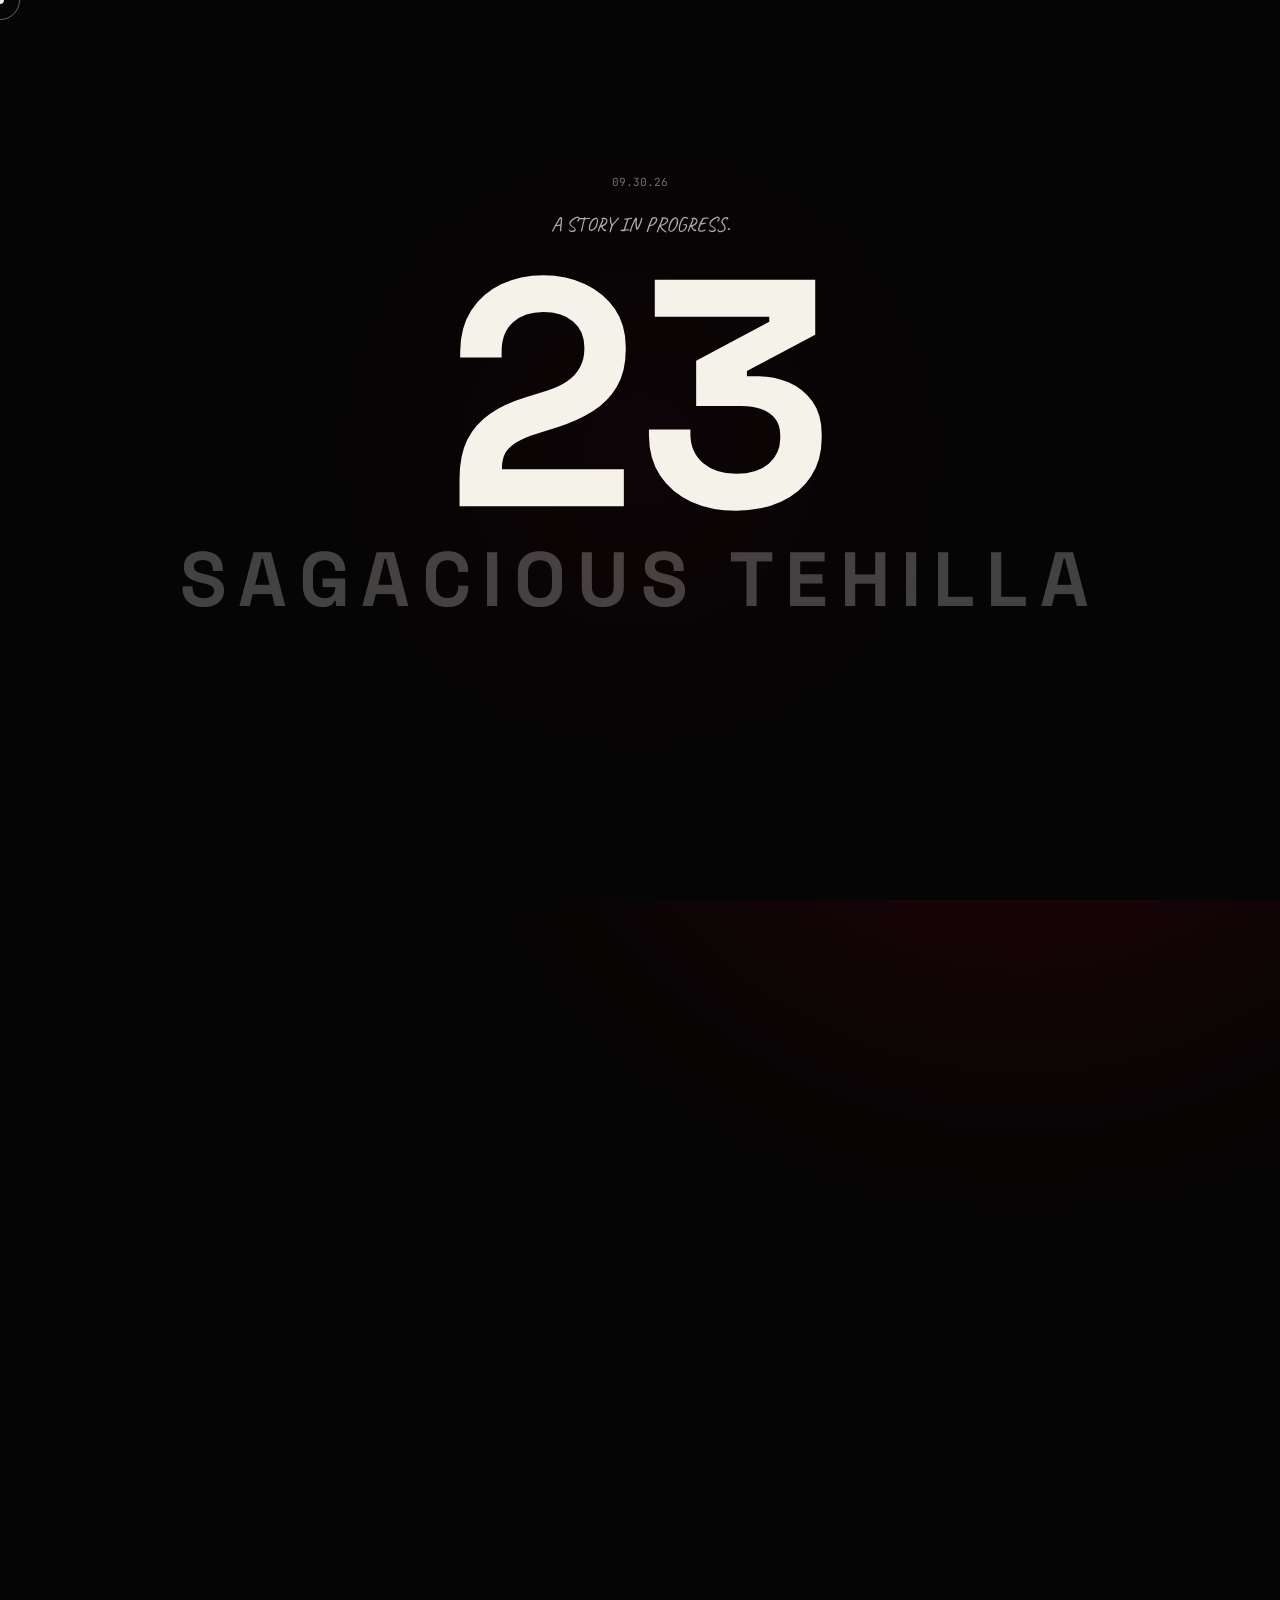
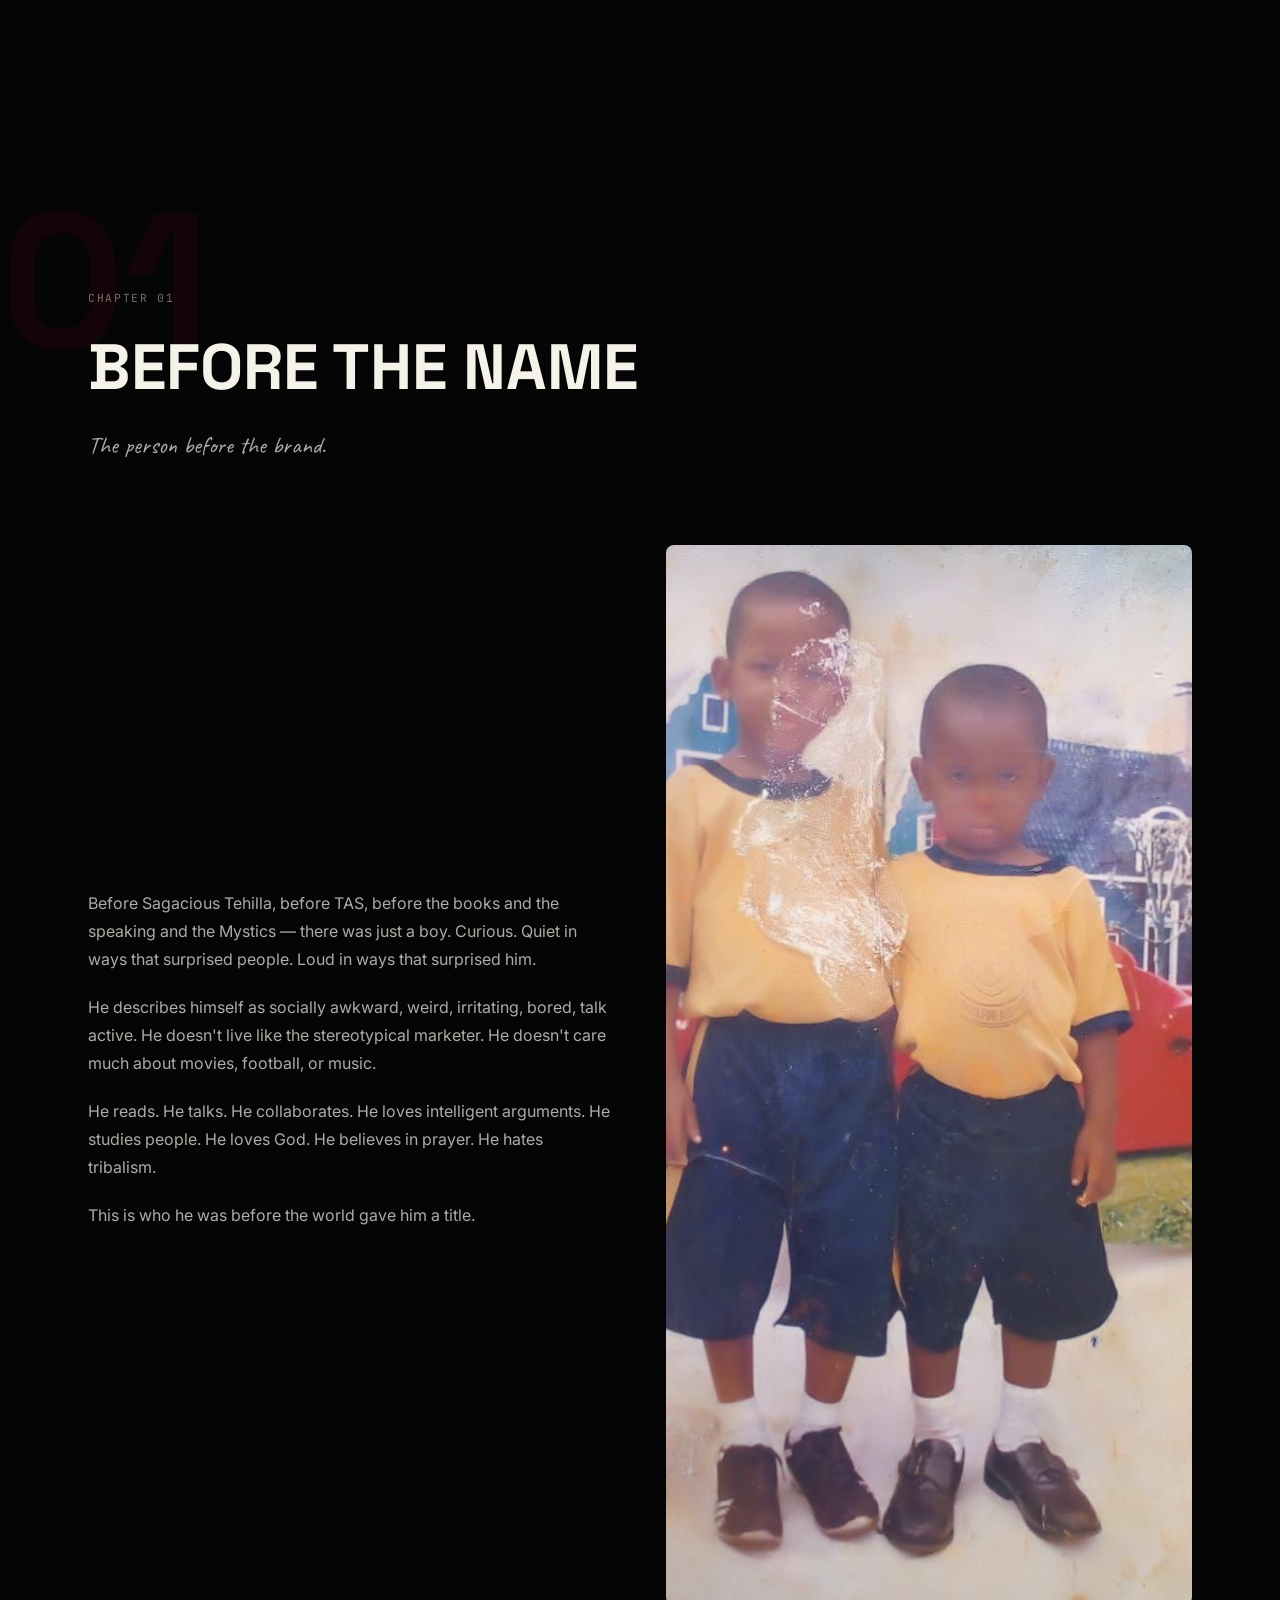
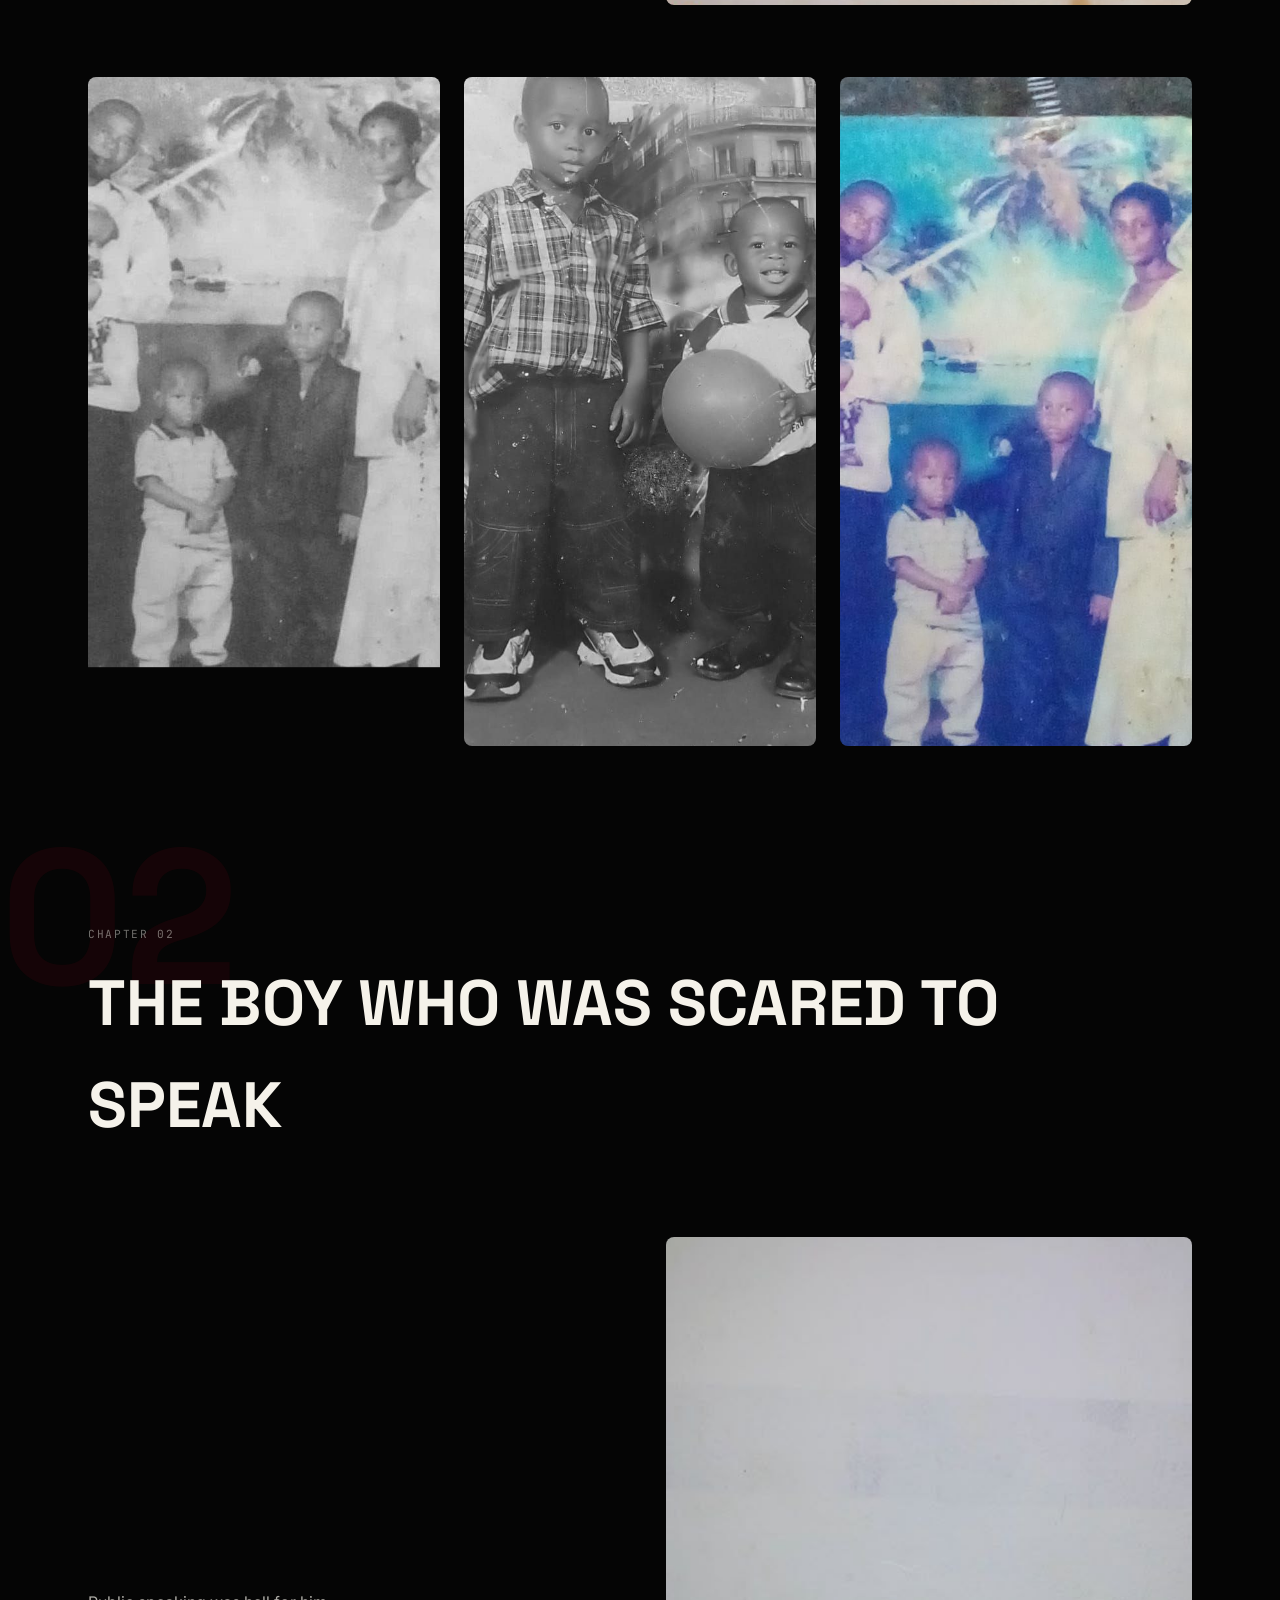
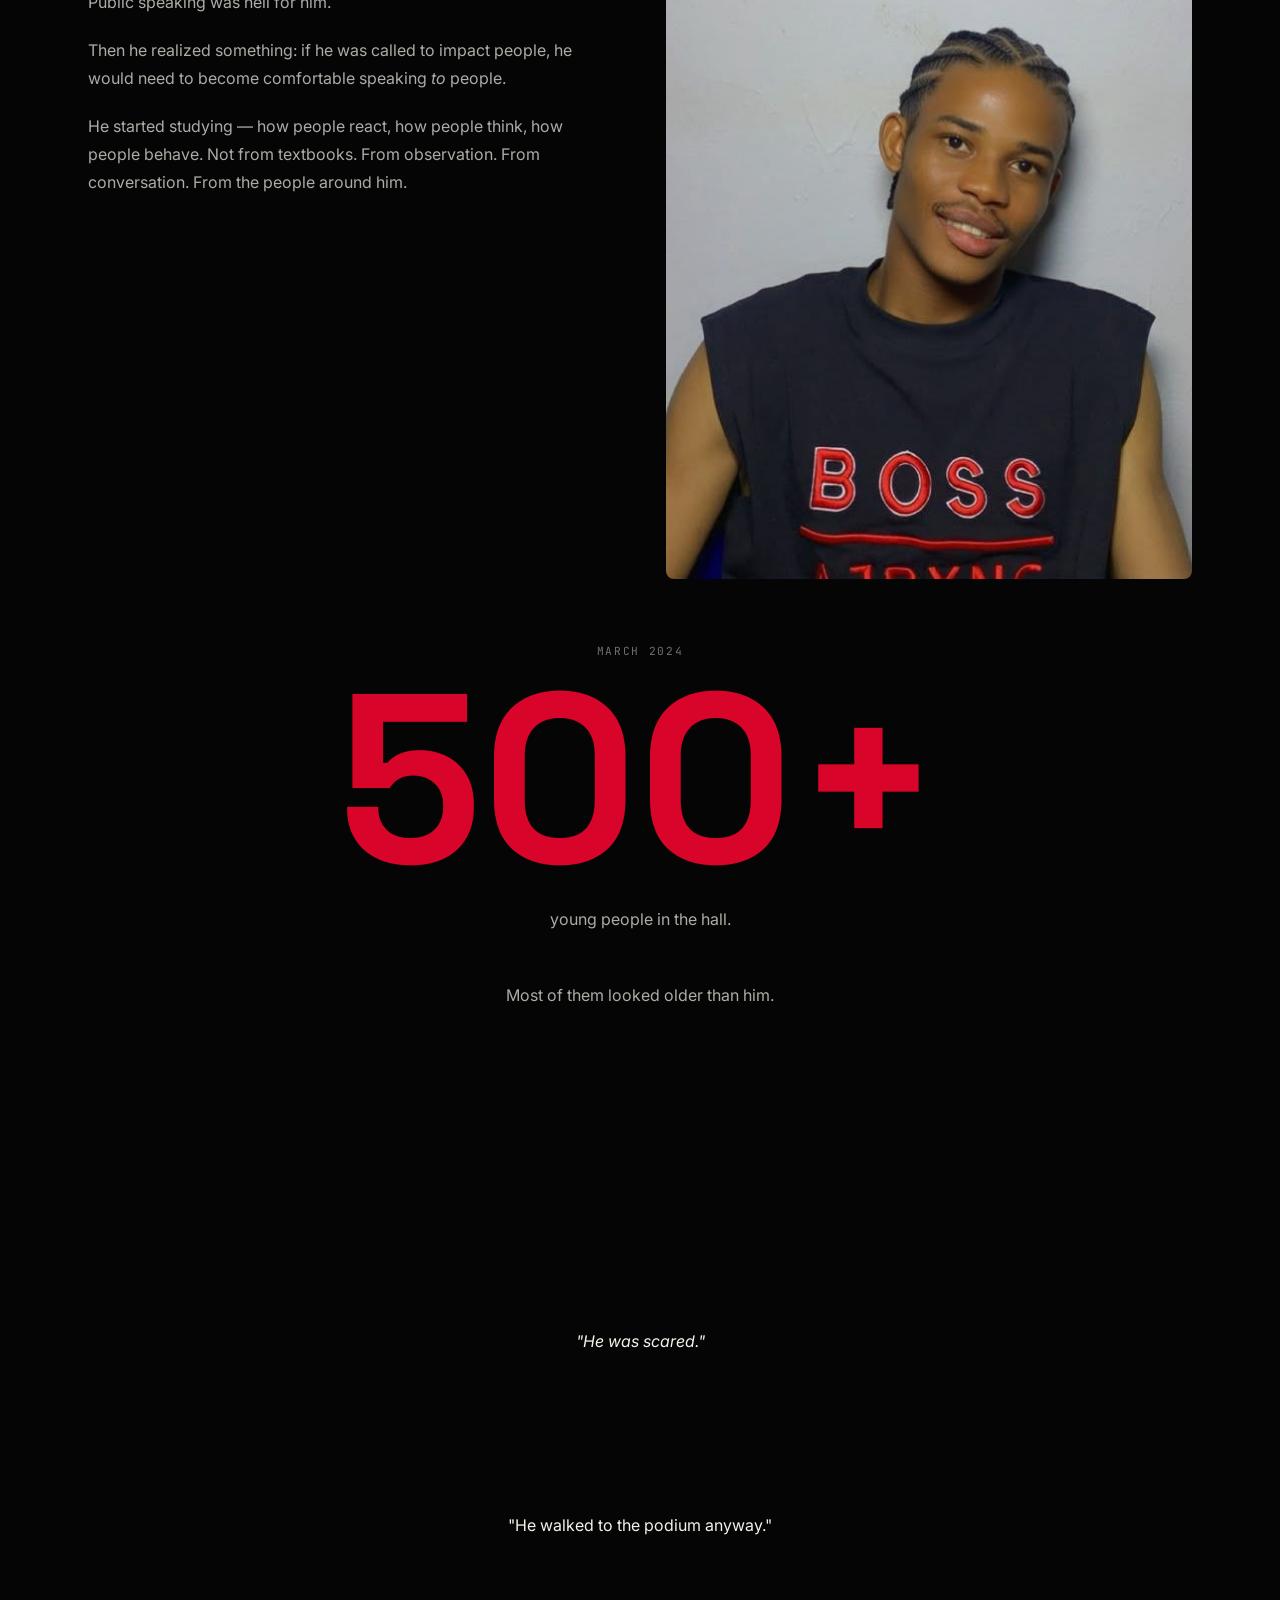
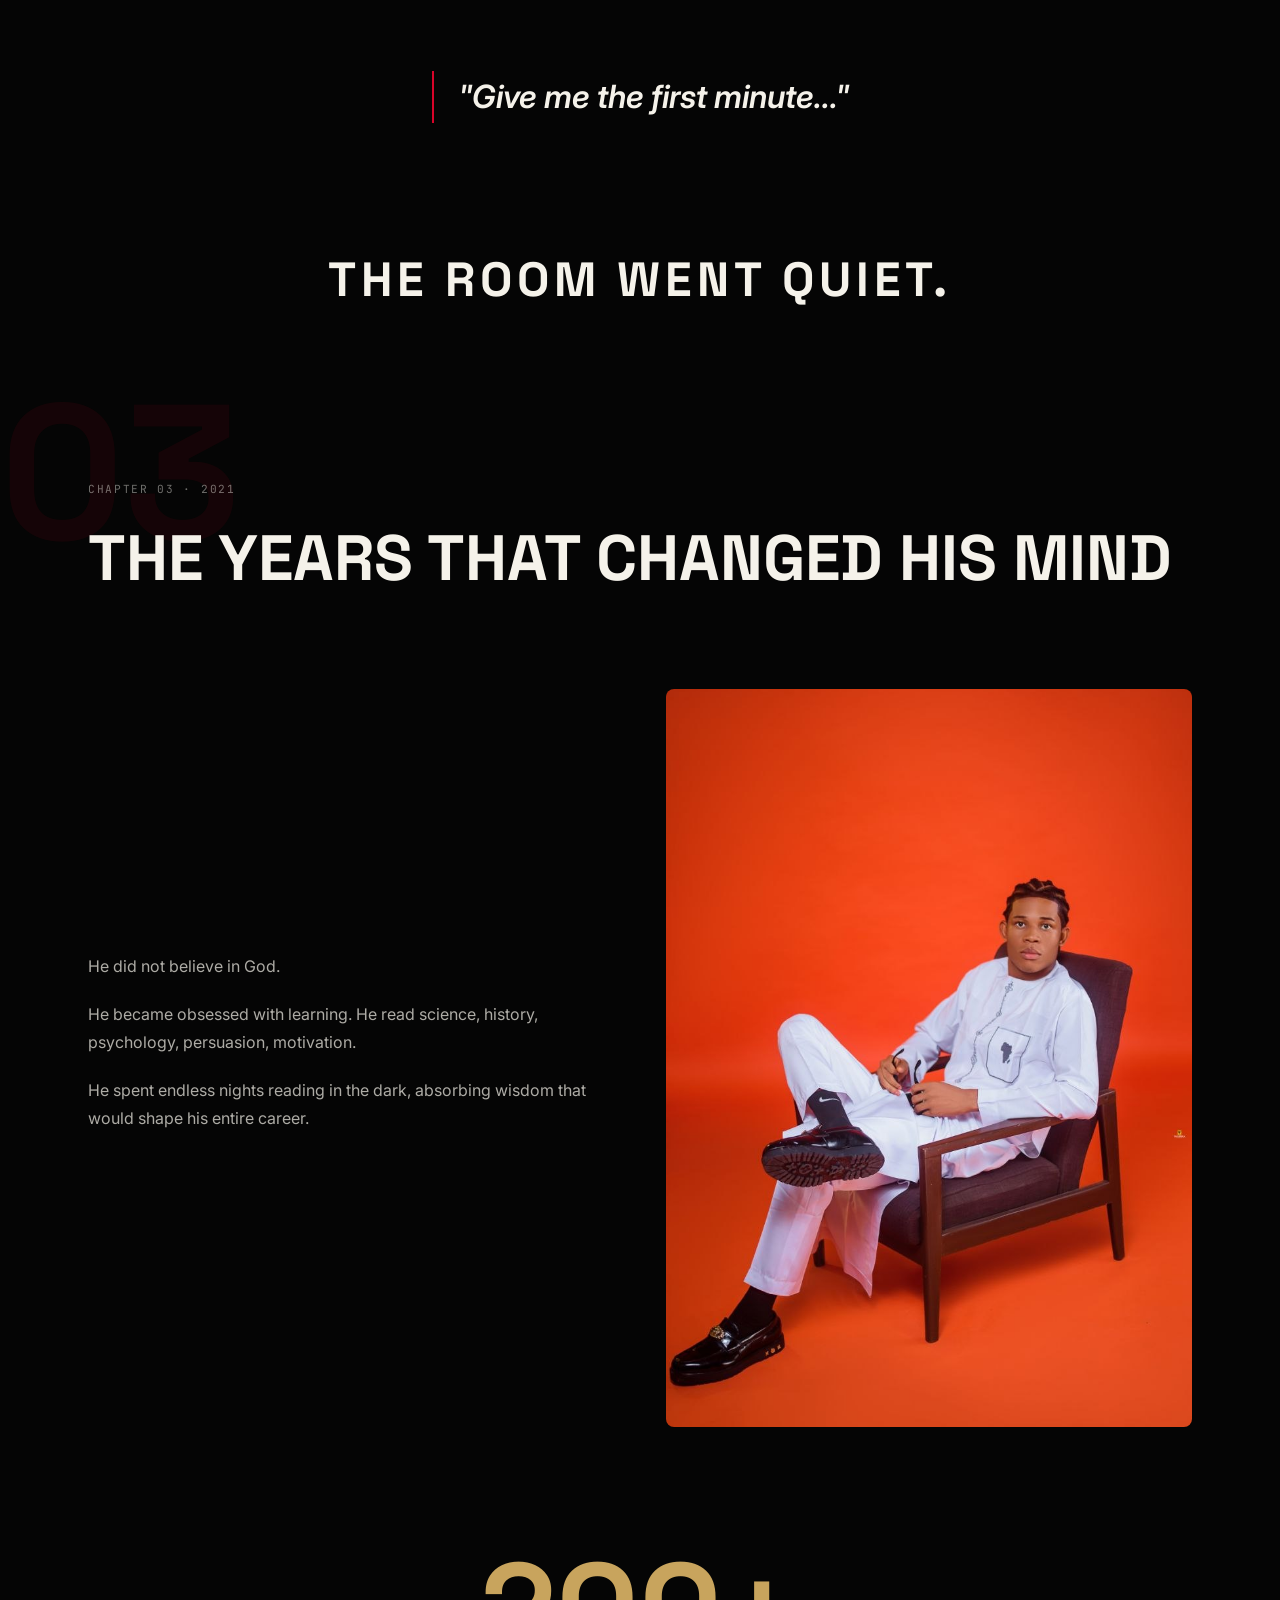
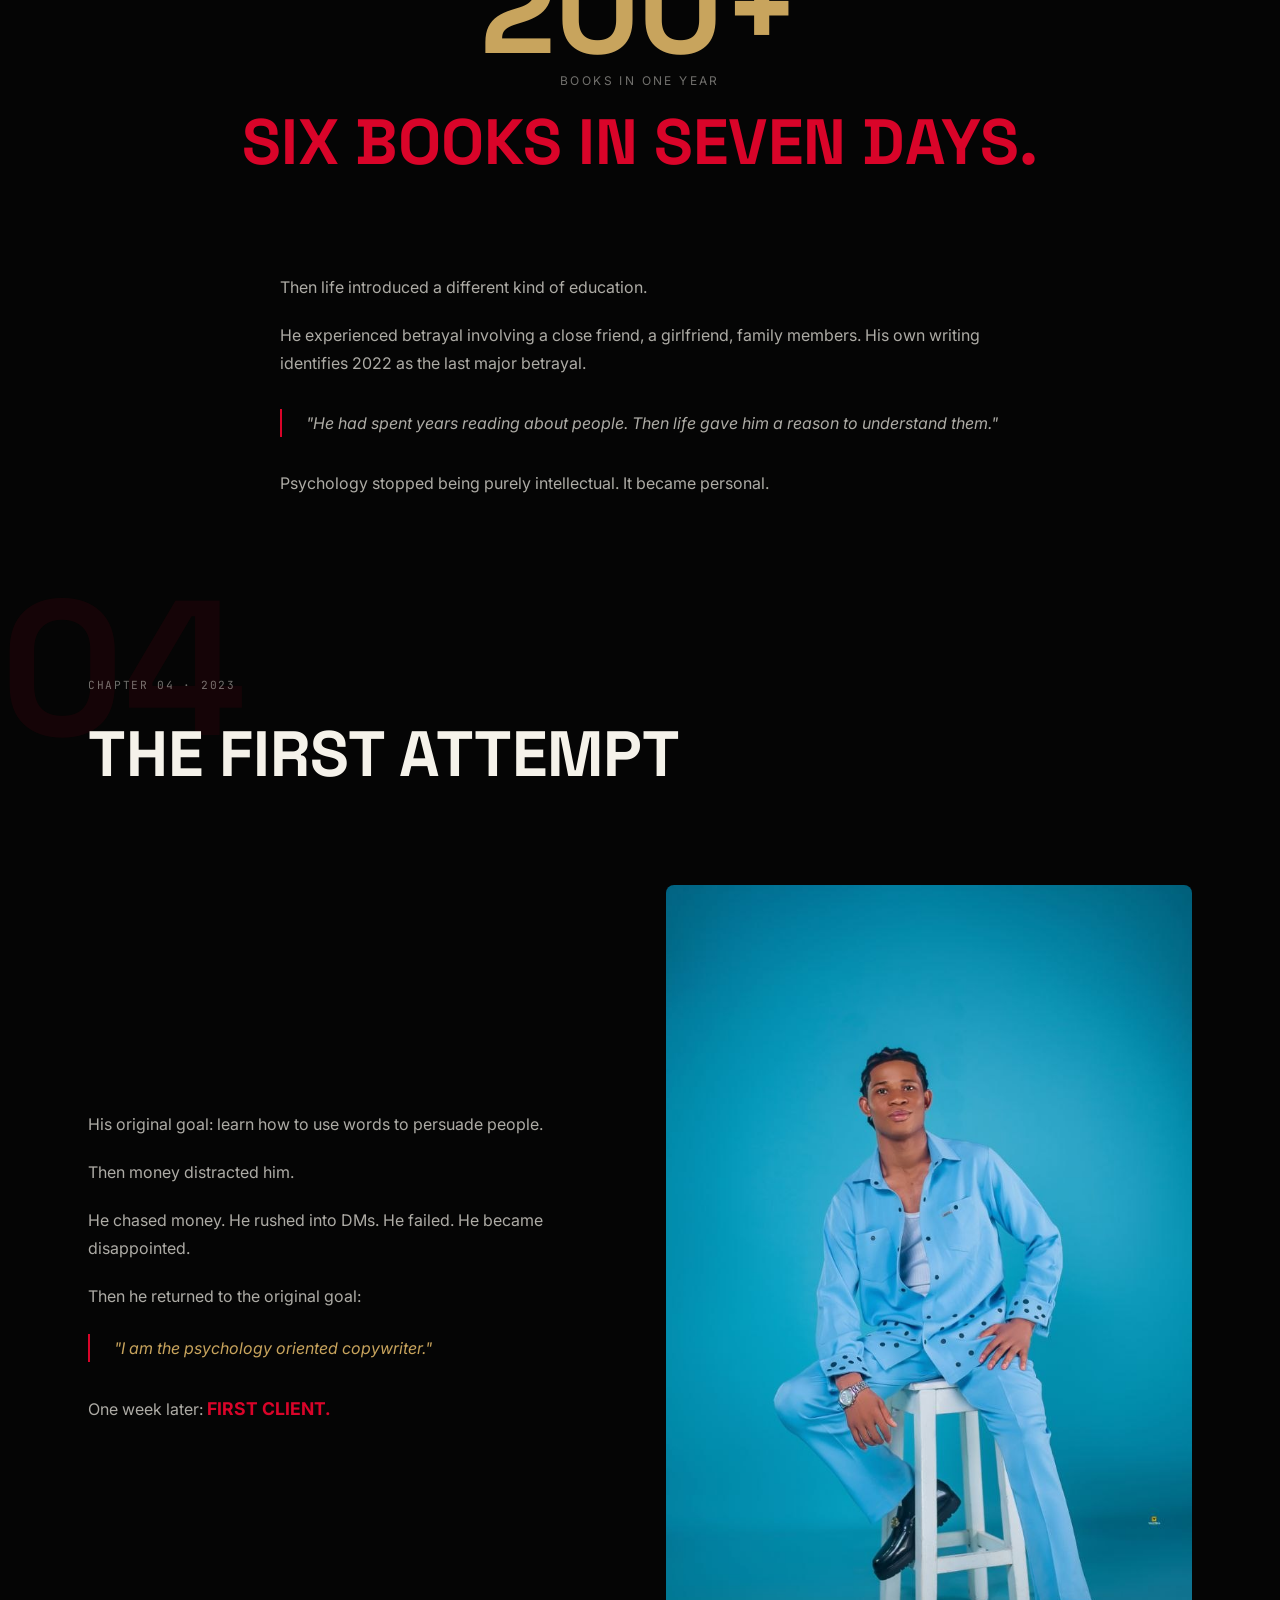
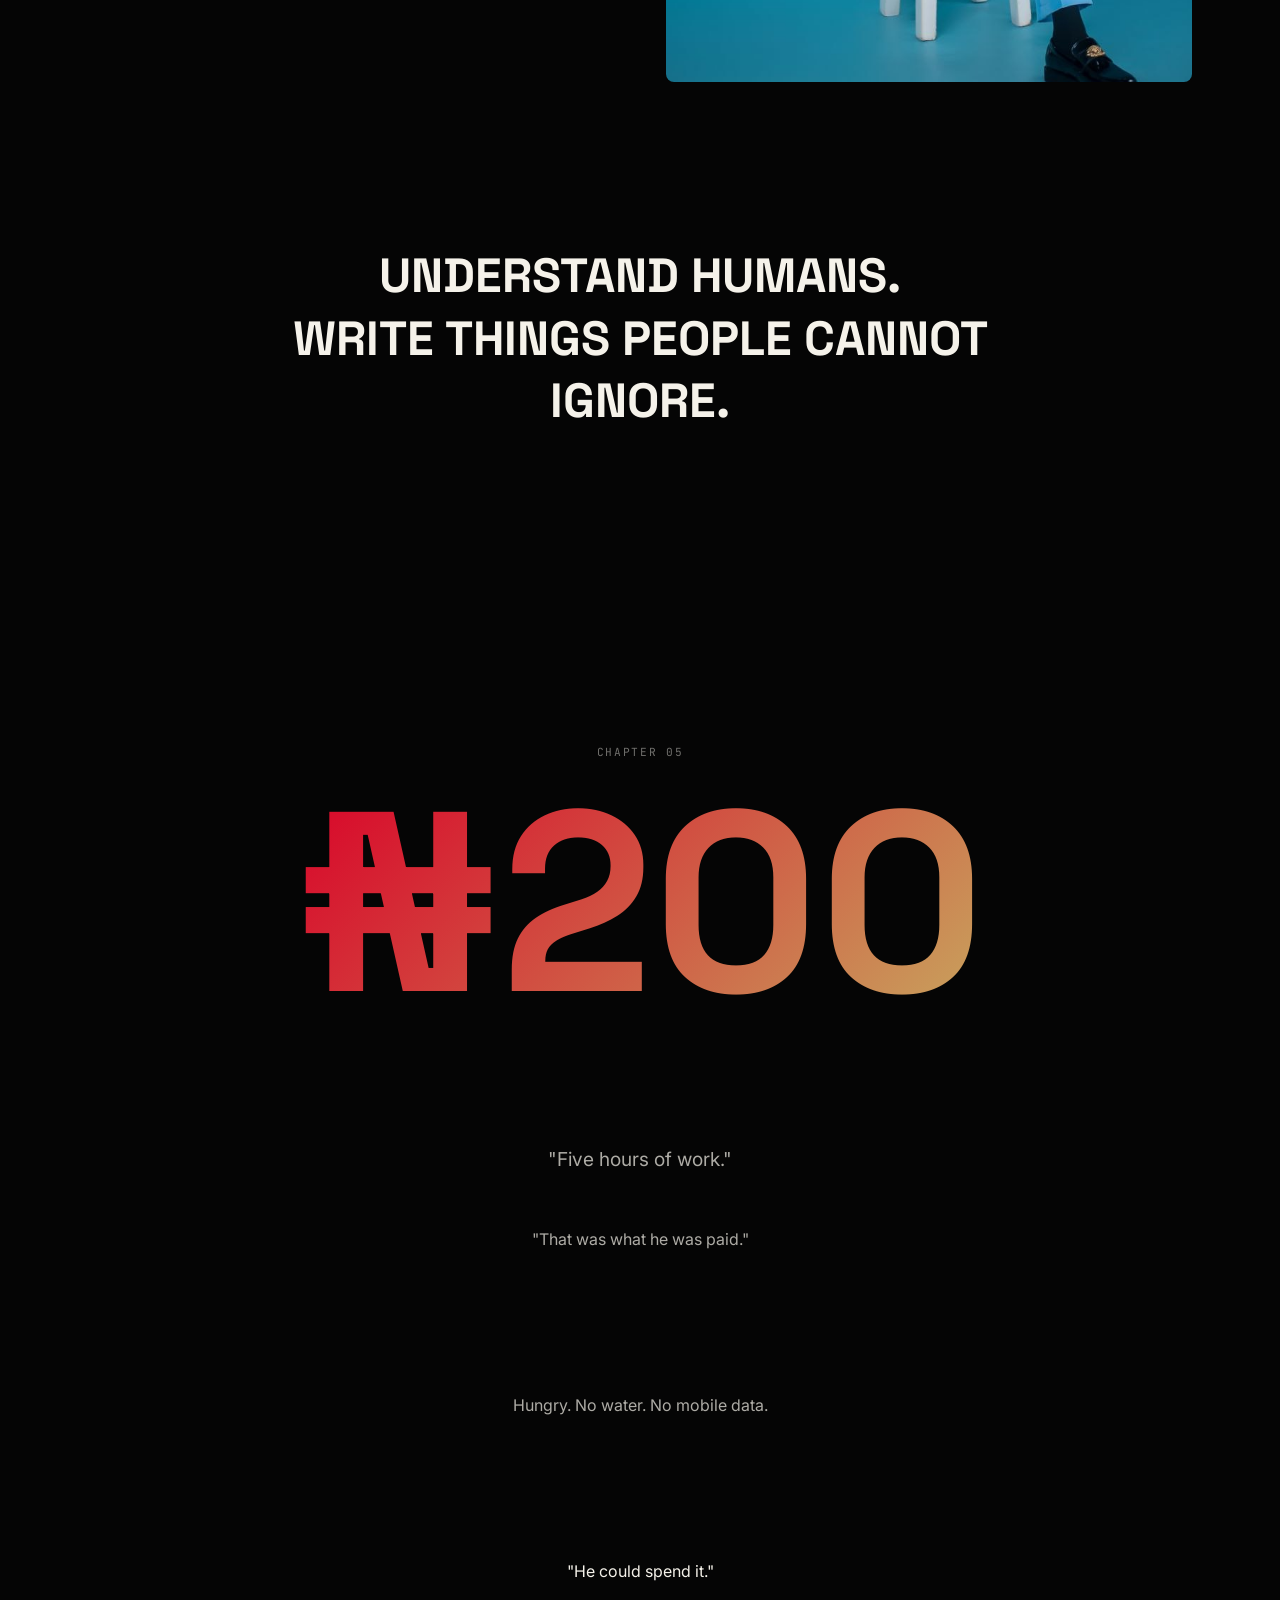
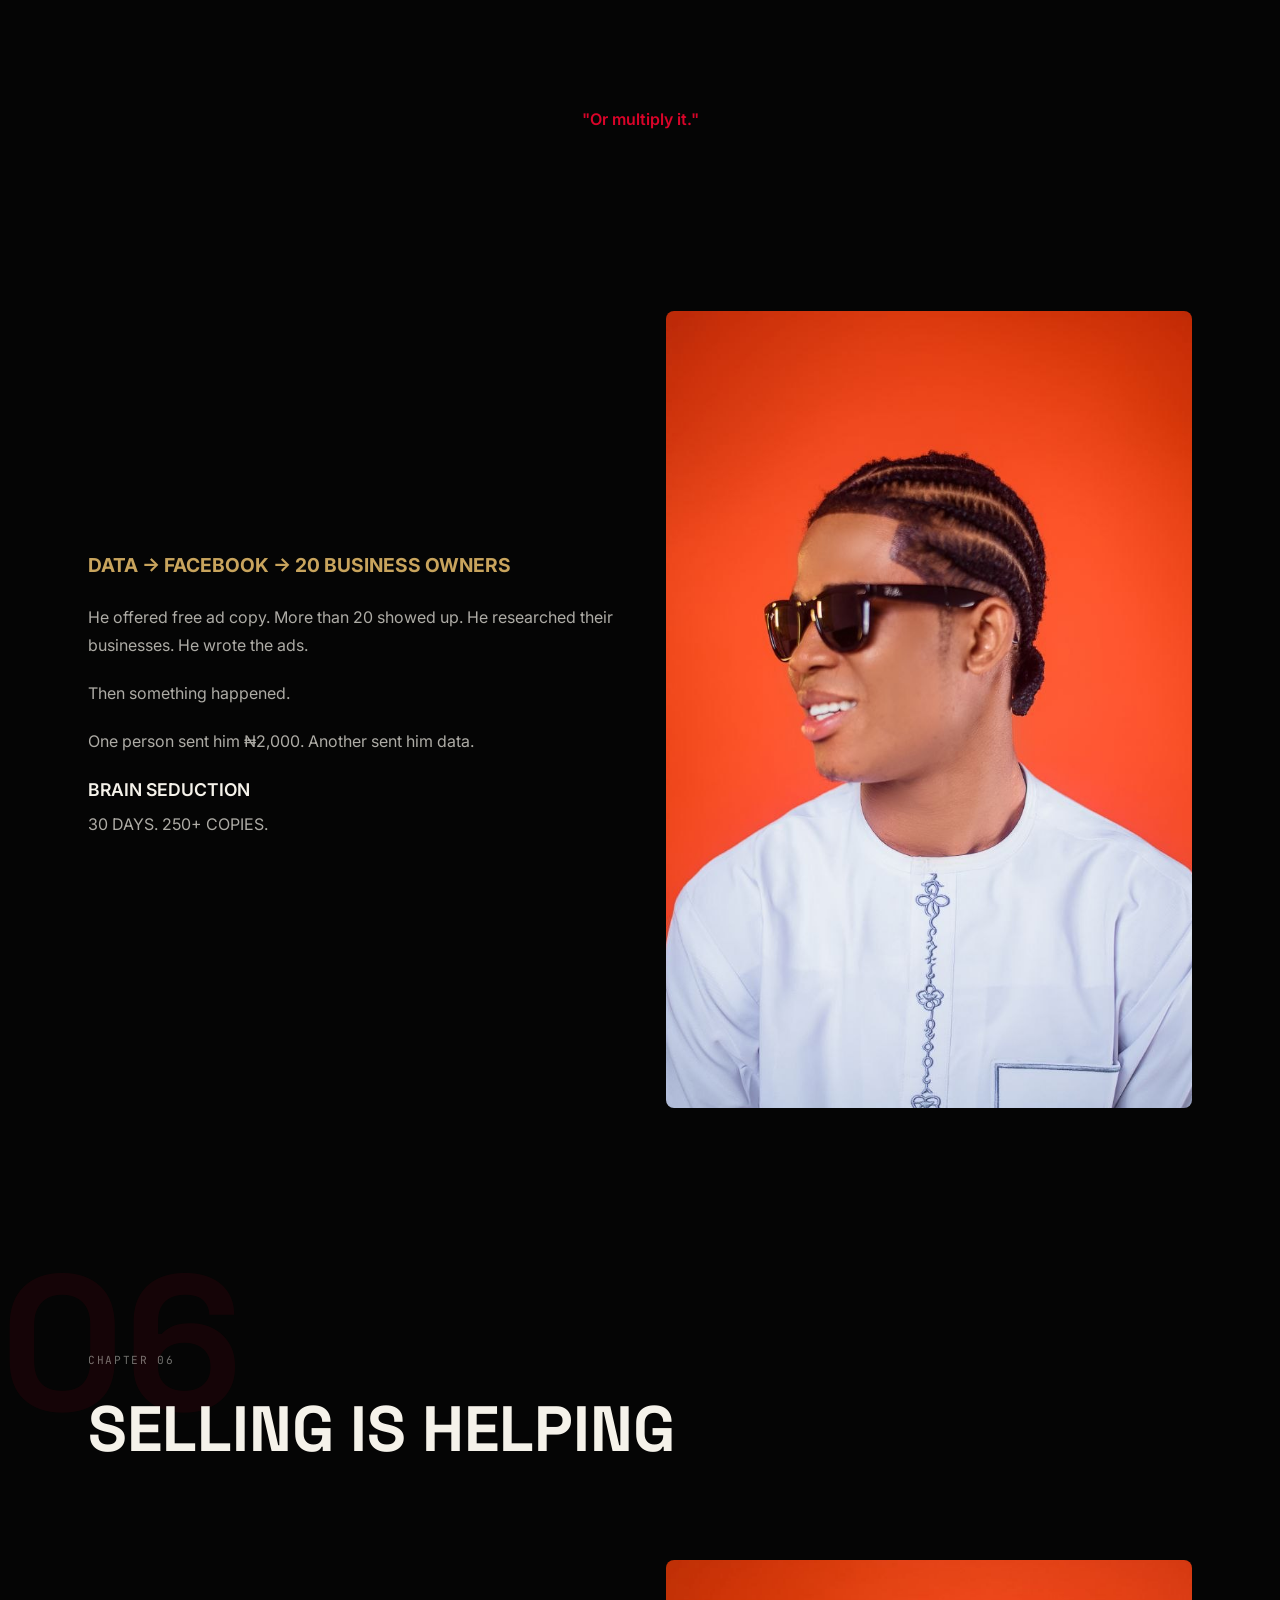
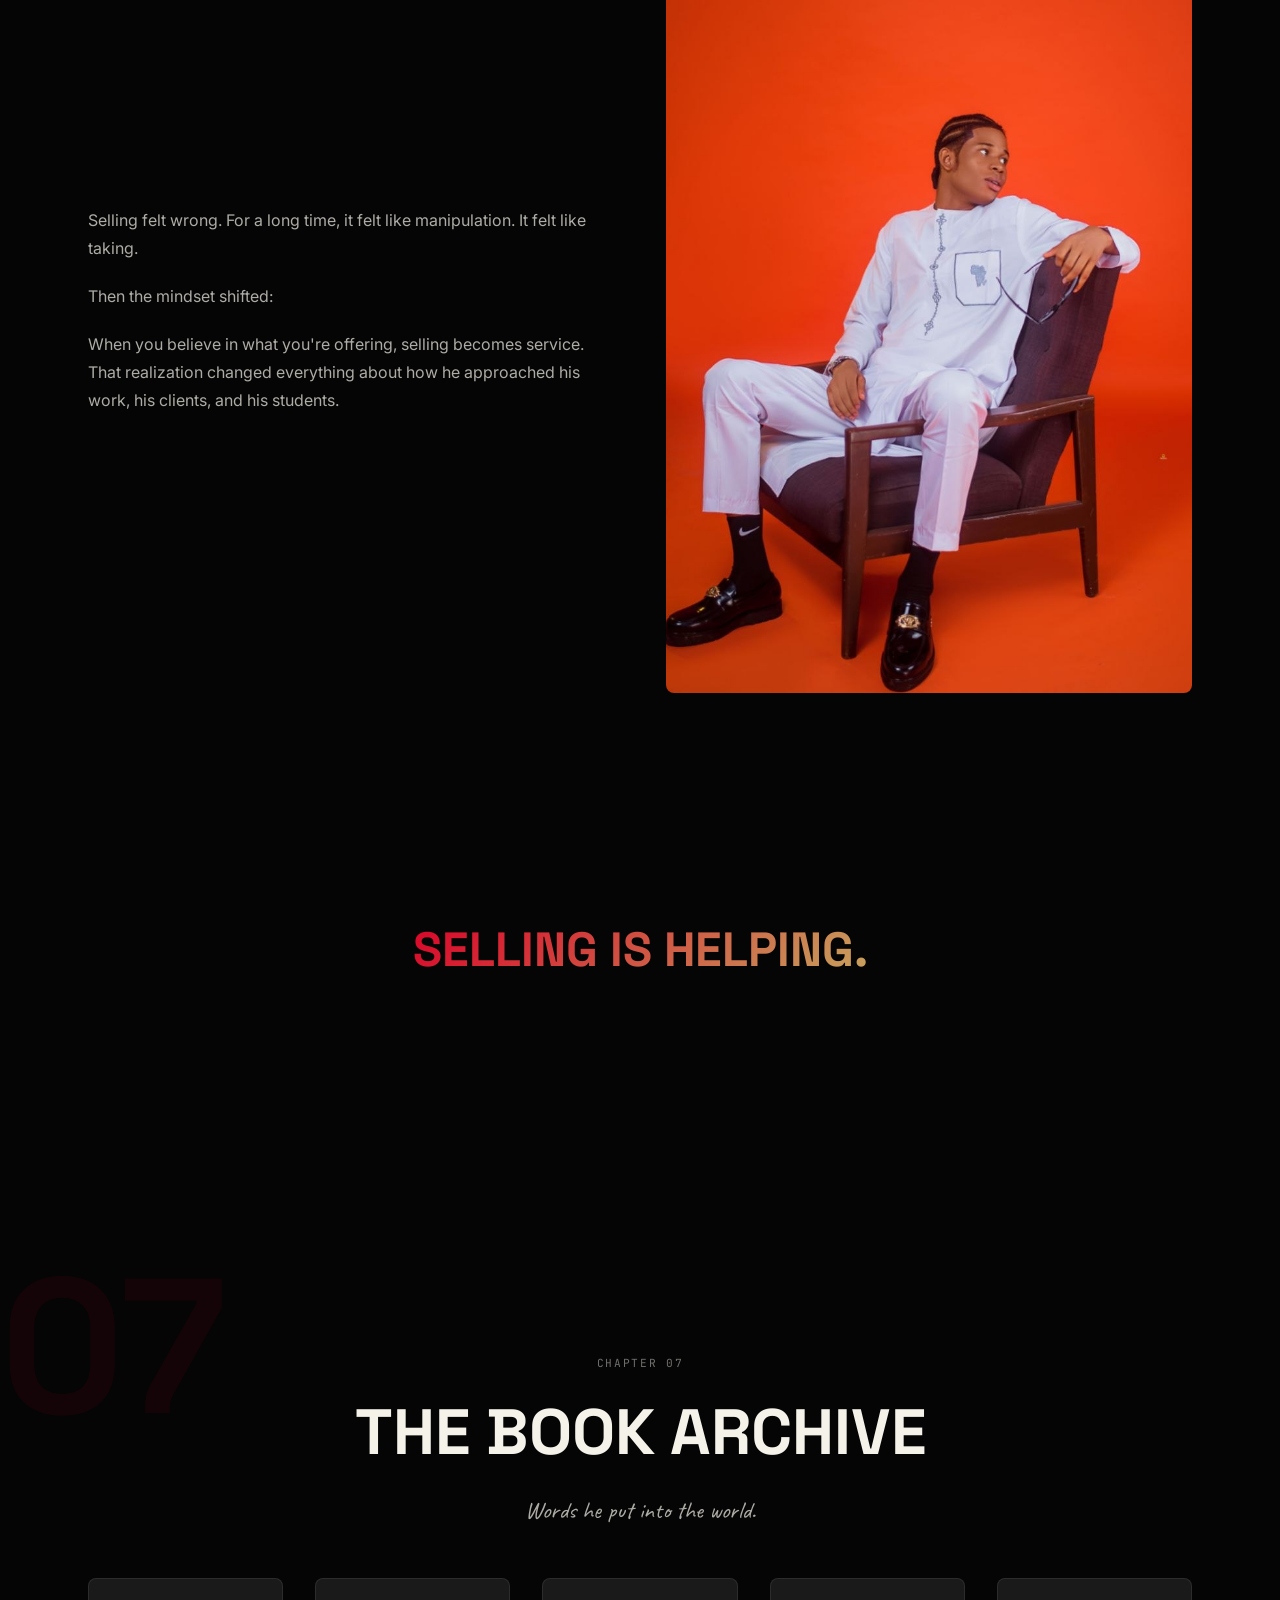
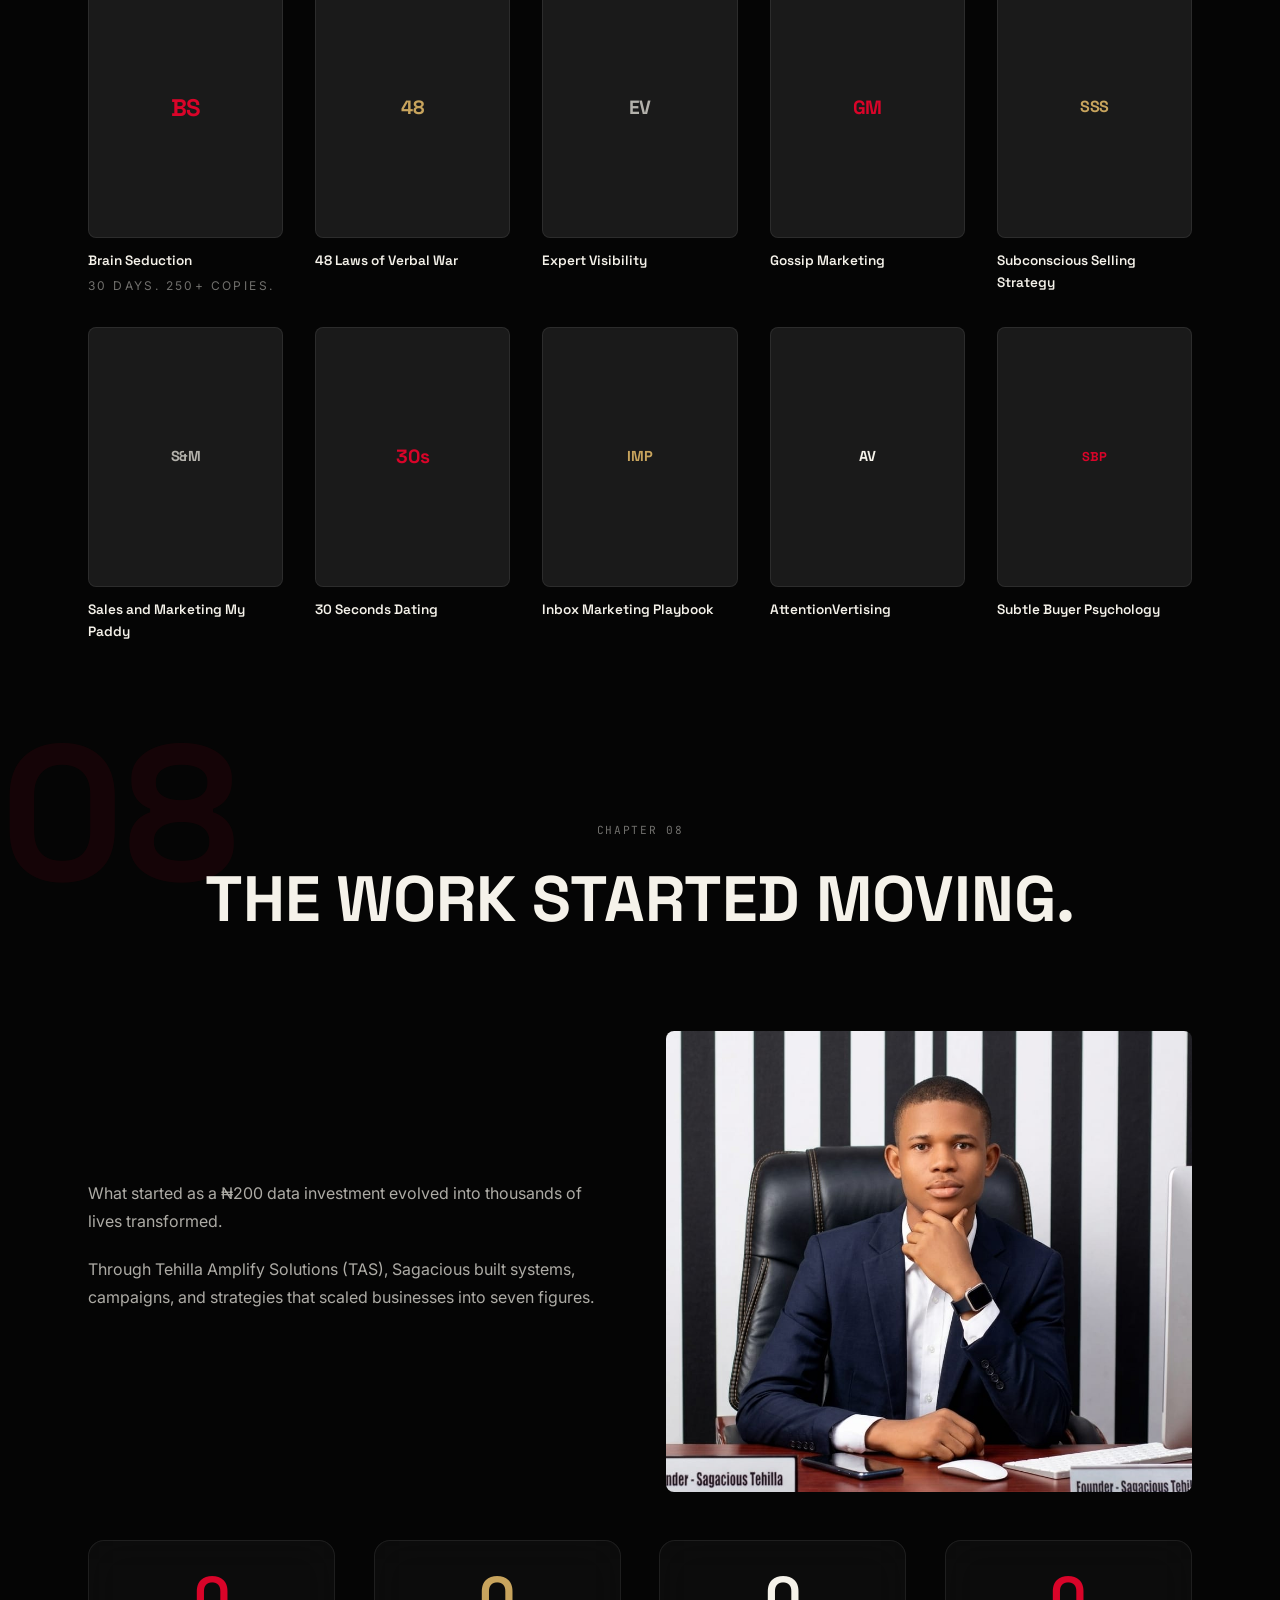
==== index.html @ a92f052e "Add files via upload" ====
<!DOCTYPE html>
<html lang="en">
<head>
  <meta charset="UTF-8">
  <meta name="viewport" content="width=device-width, initial-scale=1.0">
  <meta name="theme-color" content="#050505">
  <meta name="color-scheme" content="dark">

  <!-- SEO -->
  <title>Level 23 — Sagacious Tehilla</title>
  <meta name="description" content="A digital birthday experience celebrating Sagacious Tehilla. The story, the work, the people, the journey — Level 23.">
  <link rel="canonical" href="https://birthday.sagacioustehilla.com">

  <!-- Open Graph -->
  <meta property="og:type" content="website">
  <meta property="og:title" content="Level 23 — Sagacious Tehilla">
  <meta property="og:description" content="The story, the work, the people, the journey. Level 23 is live.">
  <meta property="og:url" content="https://birthday.sagacioustehilla.com">
  <meta property="og:image" content="assets/images/og-card.png">
  <meta property="og:site_name" content="SAGACIOUS / 23">

  <!-- Twitter -->
  <meta name="twitter:card" content="summary_large_image">
  <meta name="twitter:title" content="Level 23 — Sagacious Tehilla">
  <meta name="twitter:description" content="The story, the work, the people, the journey. Level 23 is live.">
  <meta name="twitter:image" content="assets/images/og-card.png">

  <!-- Fonts -->
  <link rel="preconnect" href="https://fonts.googleapis.com">
  <link rel="preconnect" href="https://fonts.gstatic.com" crossorigin>
  <link href="https://fonts.googleapis.com/css2?family=Caveat:wght@400;600&family=Inter:wght@300;400;500;600;700&family=Space+Grotesk:wght@400;500;600;700;800&family=JetBrains+Mono:wght@400;500&display=swap" rel="stylesheet">

  <!-- Styles -->
  <link rel="stylesheet" href="css/style.css">
  <link rel="stylesheet" href="css/responsive.css">
</head>
<body>

  <!-- ========== BACKGROUND AUDIO (BD23 SAGA) ========== -->
  <audio id="bd23-audio" src="BD23SAGA.mp3" loop preload="auto"></audio>

  <!-- ========== LOADER ========== -->
  <div id="loader" class="loader" aria-hidden="true">
    <span class="loader__text">S T · 23</span>
    <div class="loader__bar"><div id="loader-fill" class="loader__fill"></div></div>
  </div>

  <!-- ========== CINEMATIC OPENING ========== -->
  <div id="opening" class="opening" role="dialog" aria-label="Welcome screen">
    <div class="opening__glow" id="opening-glow"></div>
    <p class="opening__date" id="op-date">09.30.26</p>
    <p class="opening__subtitle" id="op-subtitle">A STORY IN PROGRESS.</p>
    <div class="opening__number" id="op-number">23</div>
    <h1 class="opening__name" id="op-name">SAGACIOUS TEHILLA</h1>
    <p class="opening__level" id="op-level">LEVEL 23 UNLOCKED</p>
    <button class="opening__cta" id="enter-btn" aria-label="Enter the experience">ENTER EXPERIENCE →</button>
    <p class="opening__hint text-mono" id="op-hint" style="margin-top:1.5rem;opacity:0;">🔊 BD23 Saga Playing · Sound On</p>
  </div>

  <!-- ========== AMBIENT BACKGROUND ========== -->
  <div class="ambient-bg" aria-hidden="true">
    <div class="ambient-bg__orb ambient-bg__orb--crimson"></div>
    <div class="ambient-bg__orb ambient-bg__orb--red"></div>
    <div class="ambient-bg__orb ambient-bg__orb--gold"></div>
  </div>

  <!-- ========== CUSTOM CURSOR (desktop) ========== -->
  <div class="cursor" id="custom-cursor" aria-hidden="true">
    <div class="cursor__dot"></div>
    <div class="cursor__ring"></div>
    <span class="cursor__label" id="cursor-label"></span>
  </div>

  <!-- ========== SCROLL PROGRESS ========== -->
  <div class="scroll-progress" aria-hidden="true">
    <div class="scroll-progress__fill" id="scroll-progress-fill"></div>
  </div>

  <!-- ========== NAVIGATION ========== -->
  <nav class="nav nav--hidden" id="main-nav" aria-label="Main navigation">
    <a href="#hero" class="nav__logo">SAGE<span> / </span>23</a>
    <ul class="nav__links">
      <li><a href="#story-intro" class="nav__link nav-link" data-section="story">STORY</a></li>
      <li><a href="#books" class="nav__link nav-link" data-section="books">BOOKS</a></li>
      <li><a href="#people" class="nav__link nav-link" data-section="people">PEOPLE</a></li>
      <li><a href="#gallery" class="nav__link nav-link" data-section="gallery">GALLERY</a></li>
      <li><a href="#quiz" class="nav__link nav-link" data-section="quiz">QUIZ</a></li>
      <li><a href="#wishes" class="nav__link nav-link" data-section="wishes">WISHES</a></li>
      <li><a href="#gifts" class="nav__link nav-link" data-section="gifts">GIFT</a></li>
    </ul>
    <button class="nav__toggle" id="nav-toggle" aria-label="Open menu" aria-expanded="false">
      <svg width="20" height="20" viewBox="0 0 24 24" fill="none" stroke="currentColor" stroke-width="2"><line x1="3" y1="6" x2="21" y2="6"/><line x1="3" y1="12" x2="21" y2="12"/><line x1="3" y1="18" x2="21" y2="18"/></svg>
    </button>
  </nav>

  <!-- ========== MOBILE MENU ========== -->
  <div class="mobile-menu" id="mobile-menu" aria-hidden="true">
    <button class="mobile-menu__close" id="mobile-menu-close" aria-label="Close menu">✕</button>
    <a href="#hero" class="mobile-menu__link nav-link">HOME</a>
    <a href="#story-intro" class="mobile-menu__link nav-link">STORY</a>
    <a href="#books" class="mobile-menu__link nav-link">BOOKS</a>
    <a href="#people" class="mobile-menu__link nav-link">PEOPLE</a>
    <a href="#gallery" class="mobile-menu__link nav-link">GALLERY</a>
    <a href="#quiz" class="mobile-menu__link nav-link">QUIZ</a>
    <a href="#wishes" class="mobile-menu__link nav-link">WISHES</a>
    <a href="#gifts" class="mobile-menu__link nav-link">GIFT</a>
  </div>

  <!-- ========== CHAPTER PROGRESS (desktop) ========== -->
  <div class="chapter-progress" id="chapter-progress" aria-label="Story progress">
    <div class="chapter-progress__dot active" data-chapter="1" data-label="Before the Name"></div>
    <div class="chapter-progress__line"></div>
    <div class="chapter-progress__dot" data-chapter="2" data-label="Scared to Speak"></div>
    <div class="chapter-progress__line"></div>
    <div class="chapter-progress__dot" data-chapter="3" data-label="200 Books"></div>
    <div class="chapter-progress__line"></div>
    <div class="chapter-progress__dot" data-chapter="4" data-label="First Client"></div>
    <div class="chapter-progress__line"></div>
    <div class="chapter-progress__dot" data-chapter="5" data-label="₦200"></div>
    <div class="chapter-progress__line"></div>
    <div class="chapter-progress__dot" data-chapter="6" data-label="Selling is Helping"></div>
    <div class="chapter-progress__line"></div>
    <div class="chapter-progress__dot" data-chapter="7" data-label="The Books"></div>
    <div class="chapter-progress__line"></div>
    <div class="chapter-progress__dot" data-chapter="8" data-label="The Movement"></div>
    <div class="chapter-progress__line"></div>
    <div class="chapter-progress__dot" data-chapter="9" data-label="The Mystics"></div>
    <div class="chapter-progress__line"></div>
    <div class="chapter-progress__dot" data-chapter="10" data-label="The People"></div>
    <div class="chapter-progress__line"></div>
    <div class="chapter-progress__dot" data-chapter="11" data-label="The Man"></div>
    <div class="chapter-progress__line"></div>
    <div class="chapter-progress__dot" data-chapter="12" data-label="The Builder"></div>
  </div>

  <main>
    <!-- ========== HERO ========== -->
    <section id="hero" class="hero section--full">
      <div class="hero__content container">
        <div class="hero__text">
          <p class="hero__label text-mono">SEPTEMBER 30, 2026 · LEVEL 23</p>
          <h2 class="hero__title text-display">A STORY ABOUT<br><span class="hero__name">BECOMING.</span></h2>
          <p class="hero__tagline text-hand">"The boy who studied people eventually became someone people studied."</p>
          <p class="hero__meta text-caption">Marketing Strategist · Businessman · Mentor · Builder</p>
          <a href="#story-intro" class="hero__cta btn btn--secondary" data-cursor="EXPLORE">BEGIN THE JOURNEY</a>
        </div>
        <div class="hero__portrait" data-cursor="VIEW">
          <img src="assets/images/gallery/sage-blue-portrait.jpg" alt="Sagacious Tehilla" loading="eager">
          <div class="hero__age">23</div>
        </div>
      </div>
    </section>

    <!-- ========== STORY INTRO ========== -->
    <section id="story-intro" class="story-intro section--full">
      <div class="story-intro__line">EVERYONE KNOWS</div>
      <div class="story-intro__line">A VERSION OF SAGACIOUS.</div>
      <p class="story-intro__sub">But nobody sees the entire story the same way.</p>
      <p class="story-intro__sub" style="margin-top:0.5rem;">Let's go back.</p>
      <button class="story-intro__cta btn btn--primary" id="start-story-btn" style="margin-top:2rem;">START THE STORY</button>
    </section>

    <!-- ========== CHAPTER 01: BEFORE THE NAME ========== -->
    <section id="ch-1" class="chapter" data-chapter="1">
      <div class="container">
        <span class="chapter__number" aria-hidden="true">01</span>
        <div class="chapter__header">
          <p class="chapter__year text-mono">CHAPTER 01</p>
          <h2 class="chapter__title text-section-title">BEFORE THE NAME</h2>
          <p class="chapter__subtitle text-hand">The person before the brand.</p>
        </div>
        <div style="display:grid;grid-template-columns:1fr 1fr;gap:clamp(2rem,4vw,4rem);align-items:center;" class="chapter-grid">
          <div class="chapter__content text-body">
            <p>Before Sagacious Tehilla, before TAS, before the books and the speaking and the Mystics — there was just a boy. Curious. Quiet in ways that surprised people. Loud in ways that surprised him.</p>
            <p style="margin-top:1.25rem;">He describes himself as socially awkward, weird, irritating, bored, talk active. He doesn't live like the stereotypical marketer. He doesn't care much about movies, football, or music.</p>
            <p style="margin-top:1.25rem;">He reads. He talks. He collaborates. He loves intelligent arguments. He studies people. He loves God. He believes in prayer. He hates tribalism.</p>
            <p style="margin-top:1.25rem;">This is who he was before the world gave him a title.</p>
          </div>
          <div class="chapter__images">
            <div class="chapter__image" data-cursor="VIEW">
              <img src="assets/images/childhood/school-uniform.jpg" alt="Young Sagacious — School days" loading="lazy">
            </div>
          </div>
        </div>
        <div style="display:flex;gap:1.5rem;margin-top:2.5rem;flex-wrap:wrap;">
          <div class="chapter__image" style="flex:1;min-width:200px;" data-cursor="VIEW">
            <img src="assets/images/childhood/family-bw.jpg" alt="Early days" loading="lazy">
          </div>
          <div class="chapter__image" style="flex:1;min-width:200px;" data-cursor="VIEW">
            <img src="assets/images/childhood/young-with-ball.jpg" alt="Childhood memories" loading="lazy">
          </div>
          <div class="chapter__image" style="flex:1;min-width:200px;" data-cursor="VIEW">
            <img src="assets/images/childhood/family-color.jpg" alt="Family" loading="lazy">
          </div>
        </div>
      </div>
    </section>

    <!-- ========== CHAPTER 02: THE BOY WHO WAS SCARED TO SPEAK ========== -->
    <section id="ch-2" class="chapter" data-chapter="2">
      <div class="container">
        <span class="chapter__number" aria-hidden="true">02</span>
        <div class="chapter__header">
          <p class="chapter__year text-mono">CHAPTER 02</p>
          <h2 class="chapter__title text-section-title">THE BOY WHO WAS SCARED TO SPEAK</h2>
        </div>
        <div style="display:grid;grid-template-columns:1fr 1fr;gap:clamp(2rem,4vw,4rem);align-items:center;" class="chapter-grid">
          <div class="chapter__content text-body">
            <p>Public speaking was hell for him.</p>
            <p style="margin-top:1.25rem;">Then he realized something: if he was called to impact people, he would need to become comfortable speaking <em>to</em> people.</p>
            <p style="margin-top:1.25rem;">He started studying — how people react, how people think, how people behave. Not from textbooks. From observation. From conversation. From the people around him.</p>
          </div>
          <div class="chapter__images">
            <div class="chapter__image" data-cursor="VIEW">
              <img src="assets/images/sagacious-casual.jpg" alt="Sagacious speaking & observing" loading="lazy">
            </div>
          </div>
        </div>
      </div>

      <!-- Cinematic: Hall of 500 -->
      <div class="cinematic" style="margin-top:4rem;">
        <p class="text-mono text-muted" style="margin-bottom:1rem;">MARCH 2024</p>
        <div class="cinematic__big text-red">500+</div>
        <p class="cinematic__text">young people in the hall.</p>
        <p class="cinematic__text">Most of them looked older than him.</p>
        <div class="cinematic__pause"></div>
        <p class="cinematic__text" style="font-style:italic;color:var(--cream);">"He was scared."</p>
        <div class="cinematic__pause" style="height:12vh;"></div>
        <p class="cinematic__text" style="color:var(--cream);">"He walked to the podium anyway."</p>
        <div class="cinematic__pause" style="height:12vh;"></div>
        <blockquote class="chapter__quote" style="max-width:550px;margin:0 auto;border-left-color:var(--red);">
          <p style="font-size:clamp(1.3rem,3vw,2rem);color:var(--cream);font-weight:600;">"Give me the first minute..."</p>
        </blockquote>
        <div class="cinematic__pause" style="height:15vh;"></div>
        <p class="text-display" style="font-size:clamp(1.5rem,4vw,3rem);color:var(--cream);letter-spacing:0.1em;">THE ROOM WENT QUIET.</p>
      </div>
    </section>

    <!-- ========== CHAPTER 03: THE YEARS THAT CHANGED HIS MIND ========== -->
    <section id="ch-3" class="chapter" data-chapter="3">
      <div class="container">
        <span class="chapter__number" aria-hidden="true">03</span>
        <div class="chapter__header">
          <p class="chapter__year text-mono">CHAPTER 03 · 2021</p>
          <h2 class="chapter__title text-section-title">THE YEARS THAT CHANGED HIS MIND</h2>
        </div>
        <div style="display:grid;grid-template-columns:1fr 1fr;gap:clamp(2rem,4vw,4rem);align-items:center;" class="chapter-grid">
          <div class="chapter__content text-body">
            <p>He did not believe in God.</p>
            <p style="margin-top:1.25rem;">He became obsessed with learning. He read science, history, psychology, persuasion, motivation.</p>
            <p style="margin-top:1.25rem;">He spent endless nights reading in the dark, absorbing wisdom that would shape his entire career.</p>
          </div>
          <div class="chapter__images">
            <div class="chapter__image" data-cursor="VIEW">
              <img src="assets/images/gallery/sage-portrait-4.jpg" alt="Sagacious Tehilla — Deep study" loading="lazy">
            </div>
          </div>
        </div>

        <div class="cinematic" style="margin-top:4rem;min-height:auto;padding:4rem 0;">
          <div class="cinematic__big text-gold" style="font-size:clamp(4rem,10vw,8rem);">200+</div>
          <p class="text-caption" style="margin-top:0.5rem;">BOOKS IN ONE YEAR</p>
          <div class="cinematic__big text-red" style="font-size:clamp(2rem,6vw,4rem);margin-top:1.5rem;">SIX BOOKS IN SEVEN DAYS.</div>
        </div>

        <div class="chapter__content text-body" style="margin-top:2.5rem;max-width:720px;margin-left:auto;margin-right:auto;">
          <p>Then life introduced a different kind of education.</p>
          <p style="margin-top:1.25rem;">He experienced betrayal involving a close friend, a girlfriend, family members. His own writing identifies 2022 as the last major betrayal.</p>
          <blockquote class="chapter__quote" style="margin:2rem 0;">
            <p>"He had spent years reading about people. Then life gave him a reason to understand them."</p>
          </blockquote>
          <p>Psychology stopped being purely intellectual. It became personal.</p>
        </div>
      </div>
    </section>

    <!-- ========== CHAPTER 04: THE FIRST ATTEMPT ========== -->
    <section id="ch-4" class="chapter" data-chapter="4">
      <div class="container">
        <span class="chapter__number" aria-hidden="true">04</span>
        <div class="chapter__header">
          <p class="chapter__year text-mono">CHAPTER 04 · 2023</p>
          <h2 class="chapter__title text-section-title">THE FIRST ATTEMPT</h2>
        </div>
        <div style="display:grid;grid-template-columns:1fr 1fr;gap:clamp(2rem,4vw,4rem);align-items:center;" class="chapter-grid">
          <div class="chapter__content text-body">
            <p>His original goal: learn how to use words to persuade people.</p>
            <p style="margin-top:1.25rem;">Then money distracted him.</p>
            <p style="margin-top:1.25rem;">He chased money. He rushed into DMs. He failed. He became disappointed.</p>
            <p style="margin-top:1.25rem;">Then he returned to the original goal:</p>
            <blockquote class="chapter__quote" style="margin-top:1.5rem;">
              <p style="color:var(--gold);">"I am the psychology oriented copywriter."</p>
            </blockquote>
            <p style="margin-top:1.25rem;">One week later: <strong style="color:var(--red);font-size:1.1rem;">FIRST CLIENT.</strong></p>
          </div>
          <div class="chapter__images">
            <div class="chapter__image" data-cursor="VIEW">
              <img src="assets/images/gallery/sage-portrait-5.jpg" alt="Sagacious Tehilla — The Copywriter" loading="lazy">
            </div>
          </div>
        </div>
        <div class="quote-moment" style="padding:3rem 0;margin-top:2rem;">
          <p class="quote-moment__text" style="color:var(--cream);">UNDERSTAND HUMANS.<br>WRITE THINGS PEOPLE CANNOT IGNORE.</p>
        </div>
      </div>
    </section>

    <!-- ========== CHAPTER 05: ₦200 ========== -->
    <section id="ch-5" class="chapter" data-chapter="5">
      <div class="cinematic section--full">
        <p class="text-mono text-muted" style="margin-bottom:2rem;">CHAPTER 05</p>
        <div class="cinematic__big" style="font-size:clamp(6rem,22vw,16rem);background:linear-gradient(135deg,var(--red),var(--gold));-webkit-background-clip:text;-webkit-text-fill-color:transparent;">₦200</div>
        <div class="cinematic__pause" style="height:12vh;"></div>
        <p class="cinematic__text" style="font-size:1.2rem;">"Five hours of work."</p>
        <p class="cinematic__text">"That was what he was paid."</p>
        <div class="cinematic__pause" style="height:10vh;"></div>
        <p class="cinematic__text">Hungry. No water. No mobile data.</p>
        <div class="cinematic__pause" style="height:10vh;"></div>
        <p class="cinematic__text" style="color:var(--cream);">"He could spend it."</p>
        <div class="cinematic__pause" style="height:8vh;"></div>
        <p class="cinematic__text" style="color:var(--red);font-weight:600;">"Or multiply it."</p>
        <div class="cinematic__pause" style="height:10vh;"></div>
      </div>
      <div class="container" style="padding-top:2rem;padding-bottom:4rem;">
        <div style="display:grid;grid-template-columns:1fr 1fr;gap:clamp(2rem,4vw,4rem);align-items:center;" class="chapter-grid">
          <div class="chapter__content text-body">
            <p><span class="text-gold" style="font-weight:700;font-size:1.2rem;">DATA → FACEBOOK → 20 BUSINESS OWNERS</span></p>
            <p style="margin-top:1.25rem;">He offered free ad copy. More than 20 showed up. He researched their businesses. He wrote the ads.</p>
            <p style="margin-top:1.25rem;">Then something happened.</p>
            <p style="margin-top:1.25rem;">One person sent him ₦2,000. Another sent him data.</p>
            <p style="margin-top:1.25rem;font-weight:600;color:var(--cream);font-size:1.1rem;">BRAIN SEDUCTION</p>
            <p style="margin-top:0.25rem;">30 DAYS. 250+ COPIES.</p>
          </div>
          <div class="chapter__images">
            <div class="chapter__image" data-cursor="VIEW">
              <img src="assets/images/gallery/sage-portrait-6.jpg" alt="Sagacious Tehilla — Breakthrough" loading="lazy">
            </div>
          </div>
        </div>
      </div>
    </section>

    <!-- ========== CHAPTER 06: SELLING IS HELPING ========== -->
    <section id="ch-6" class="chapter" data-chapter="6">
      <div class="container">
        <span class="chapter__number" aria-hidden="true">06</span>
        <div class="chapter__header">
          <p class="chapter__year text-mono">CHAPTER 06</p>
          <h2 class="chapter__title text-section-title">SELLING IS HELPING</h2>
        </div>
        <div style="display:grid;grid-template-columns:1fr 1fr;gap:clamp(2rem,4vw,4rem);align-items:center;" class="chapter-grid">
          <div class="chapter__content text-body">
            <p>Selling felt wrong. For a long time, it felt like manipulation. It felt like taking.</p>
            <p style="margin-top:1.25rem;">Then the mindset shifted:</p>
            <p style="margin-top:1.25rem;">When you believe in what you're offering, selling becomes service. That realization changed everything about how he approached his work, his clients, and his students.</p>
          </div>
          <div class="chapter__images">
            <div class="chapter__image" data-cursor="VIEW">
              <img src="assets/images/gallery/sage-portrait-7.jpg" alt="Sagacious Tehilla — Selling is Helping" loading="lazy">
            </div>
          </div>
        </div>
        <div class="quote-moment" style="padding:4rem 0;margin-top:2rem;">
          <p class="quote-moment__text" style="background:linear-gradient(135deg,var(--red),var(--gold));-webkit-background-clip:text;-webkit-text-fill-color:transparent;">SELLING IS HELPING.</p>
        </div>
      </div>
    </section>

    <!-- ========== CHAPTER 07: THE BOOK ARCHIVE ========== -->
    <section id="books" class="chapter section" data-chapter="7">
      <div class="container">
        <span class="chapter__number" aria-hidden="true">07</span>
        <div class="chapter__header" style="text-align:center;">
          <p class="chapter__year text-mono">CHAPTER 07</p>
          <h2 class="chapter__title text-section-title">THE BOOK ARCHIVE</h2>
          <p class="chapter__subtitle text-hand">Words he put into the world.</p>
        </div>
        <div class="books__grid" id="books-grid">
          <div class="book-card" data-cursor="VIEW">
            <div class="book-card__cover"><span class="text-display" style="font-size:1.5rem;color:var(--red);">BS</span></div>
            <p class="book-card__title">Brain Seduction</p>
            <p class="text-caption" style="margin-top:0.25rem;">30 days. 250+ copies.</p>
          </div>
          <div class="book-card" data-cursor="VIEW">
            <div class="book-card__cover"><span class="text-display" style="font-size:1.2rem;color:var(--gold);">48</span></div>
            <p class="book-card__title">48 Laws of Verbal War</p>
          </div>
          <div class="book-card" data-cursor="VIEW">
            <div class="book-card__cover"><span class="text-display" style="font-size:1.2rem;color:var(--cream-dim);">EV</span></div>
            <p class="book-card__title">Expert Visibility</p>
          </div>
          <div class="book-card" data-cursor="VIEW">
            <div class="book-card__cover"><span class="text-display" style="font-size:1.2rem;color:var(--red);">GM</span></div>
            <p class="book-card__title">Gossip Marketing</p>
          </div>
          <div class="book-card" data-cursor="VIEW">
            <div class="book-card__cover"><span class="text-display" style="font-size:1rem;color:var(--gold);">SSS</span></div>
            <p class="book-card__title">Subconscious Selling Strategy</p>
          </div>
          <div class="book-card" data-cursor="VIEW">
            <div class="book-card__cover"><span class="text-display" style="font-size:0.9rem;color:var(--cream-dim);">S&amp;M</span></div>
            <p class="book-card__title">Sales and Marketing My Paddy</p>
          </div>
          <div class="book-card" data-cursor="VIEW">
            <div class="book-card__cover"><span class="text-display" style="font-size:1.2rem;color:var(--red);">30s</span></div>
            <p class="book-card__title">30 Seconds Dating</p>
          </div>
          <div class="book-card" data-cursor="VIEW">
            <div class="book-card__cover"><span class="text-display" style="font-size:0.9rem;color:var(--gold);">IMP</span></div>
            <p class="book-card__title">Inbox Marketing Playbook</p>
          </div>
          <div class="book-card" data-cursor="VIEW">
            <div class="book-card__cover"><span class="text-display" style="font-size:0.9rem;color:var(--cream);">AV</span></div>
            <p class="book-card__title">AttentionVertising</p>
          </div>
          <div class="book-card" data-cursor="VIEW">
            <div class="book-card__cover"><span class="text-display" style="font-size:0.8rem;color:var(--red);">SBP</span></div>
            <p class="book-card__title">Subtle Buyer Psychology</p>
          </div>
        </div>
      </div>
    </section>

    <!-- ========== CHAPTER 08: FROM ONE PERSON TO A MOVEMENT ========== -->
    <section id="ch-8" class="chapter" data-chapter="8">
      <div class="container" style="text-align:center;">
        <span class="chapter__number" aria-hidden="true">08</span>
        <div class="chapter__header" style="text-align:center;">
          <p class="chapter__year text-mono">CHAPTER 08</p>
          <h2 class="chapter__title text-section-title">THE WORK STARTED MOVING.</h2>
        </div>
        <div style="display:grid;grid-template-columns:1fr 1fr;gap:clamp(2rem,4vw,4rem);align-items:center;margin-bottom:3rem;" class="chapter-grid">
          <div class="chapter__content text-body" style="text-align:left;">
            <p>What started as a ₦200 data investment evolved into thousands of lives transformed.</p>
            <p style="margin-top:1.25rem;">Through Tehilla Amplify Solutions (TAS), Sagacious built systems, campaigns, and strategies that scaled businesses into seven figures.</p>
          </div>
          <div class="chapter__images">
            <div class="chapter__image" data-cursor="VIEW">
              <img src="assets/images/sagacious-office.jpeg" alt="Sagacious Tehilla — Office" loading="lazy">
            </div>
          </div>
        </div>
        <div style="display:flex;flex-wrap:wrap;justify-content:center;gap:clamp(1.5rem,3vw,3rem);margin:2.5rem 0;">
          <div class="glass" style="padding:2rem;min-width:180px;flex:1;max-width:250px;">
            <div class="cinematic__big text-red" style="font-size:clamp(2rem,5vw,3.5rem);" data-count="500">0</div>
            <p class="text-caption" style="margin-top:0.5rem;">COPIES SOLD (FIRST BOOK)</p>
          </div>
          <div class="glass" style="padding:2rem;min-width:180px;flex:1;max-width:250px;">
            <div class="cinematic__big text-gold" style="font-size:clamp(2rem,5vw,3.5rem);" data-count="6000">0</div>
            <p class="text-caption" style="margin-top:0.5rem;">DIGITAL PRODUCTS SOLD IN 12 MONTHS</p>
          </div>
          <div class="glass" style="padding:2rem;min-width:180px;flex:1;max-width:250px;">
            <div class="cinematic__big" style="font-size:clamp(2rem,5vw,3.5rem);color:var(--cream);" data-count="1000">0</div>
            <p class="text-caption" style="margin-top:0.5rem;">PEOPLE INFLUENCED</p>
          </div>
          <div class="glass" style="padding:2rem;min-width:180px;flex:1;max-width:250px;">
            <div class="cinematic__big text-red" style="font-size:clamp(2rem,5vw,3.5rem);" data-count="1000">0</div>
            <p class="text-caption" style="margin-top:0.5rem;">TESTIMONIES</p>
          </div>
        </div>
      </div>
    </section>

    <!-- ========== CHAPTER 09: THE MYSTICS ========== -->
    <section id="ch-9" class="chapter" data-chapter="9">
      <div class="container" style="text-align:center;">
        <span class="chapter__number" aria-hidden="true">09</span>
        <div class="chapter__header" style="text-align:center;">
          <p class="chapter__year text-mono">CHAPTER 09</p>
          <h2 class="chapter__title text-section-title">THE MYSTICS</h2>
          <p class="chapter__subtitle text-hand">Mystery Mastery Community</p>
        </div>
        <div style="display:grid;grid-template-columns:1fr 1fr;gap:clamp(2rem,4vw,4rem);align-items:center;" class="chapter-grid">
          <div class="chapter__content text-body" style="text-align:left;">
            <p>MMC — the Mystery Mastery Community. The members call themselves <strong class="text-red" data-easter="eriga" style="cursor:pointer;">Mystics</strong>. The community expression: <strong class="text-gold" data-easter="eriga">Eriga</strong>.</p>
            <p style="margin-top:1.25rem;">It started as a space for learning. It became a movement of young people committed to growth, business, and becoming better versions of themselves.</p>
          </div>
          <div class="chapter__images">
            <div class="chapter__image" data-cursor="VIEW">
              <img src="assets/images/gallery/sage-portrait-8.jpg" alt="Sagacious Tehilla — MMC Leader" loading="lazy">
            </div>
          </div>
        </div>
        <!-- Impact Network Canvas -->
        <div class="network" id="impact-network" style="min-height:350px;margin-top:3rem;">
          <canvas id="network-canvas" class="network__canvas"></canvas>
        </div>
      </div>
    </section>

    <!-- ========== CHAPTER 10: THE PEOPLE ========== -->
    <section id="people" class="chapter section" data-chapter="10">
      <div class="container">
        <span class="chapter__number" aria-hidden="true">10</span>
        <div class="chapter__header" style="text-align:center;">
          <p class="chapter__year text-mono">CHAPTER 10</p>
          <h2 class="chapter__title text-section-title">THE PEOPLE ARE PART OF THE STORY.</h2>
        </div>
        <div style="display:grid;grid-template-columns:1fr 1fr;gap:clamp(2rem,4vw,4rem);align-items:center;margin-bottom:3rem;" class="chapter-grid">
          <div class="chapter__content text-body">
            <p class="text-hand text-muted" style="font-size:1.4rem;">One person can build a business. But the people they impact are part of the real story.</p>
          </div>
          <div class="chapter__images">
            <div class="chapter__image" data-cursor="VIEW">
              <img src="assets/images/sagacious-agbada-1.jpg" alt="Sagacious — Leadership" loading="lazy">
            </div>
          </div>
        </div>

        <!-- Philosophy Quotes Grid -->
        <div style="display:flex;flex-direction:column;gap:2rem;margin:2rem 0;">
          <div class="quote-moment glass" style="padding:2rem;">
            <p class="quote-moment__text" style="font-size:clamp(1.1rem,2.2vw,1.6rem);">"If you do not have a hungry audience, I can make your current audience hungry."</p>
            <p class="quote-moment__attr">— Sagacious Tehilla</p>
          </div>
          <div class="quote-moment glass" style="padding:2rem;">
            <p class="quote-moment__text" style="font-size:clamp(1.1rem,2.2vw,1.6rem);">"You are not in the product business, you are in the perception business."</p>
            <p class="quote-moment__attr">— Sagacious Tehilla</p>
          </div>
          <div class="quote-moment glass" style="padding:2rem;">
            <p class="quote-moment__text" style="font-size:clamp(1.1rem,2.2vw,1.6rem);">"Everyone started with no testimony."</p>
            <p class="quote-moment__attr">— Sagacious Tehilla</p>
          </div>
          <div class="quote-moment glass" style="padding:2rem;">
            <p class="quote-moment__text" style="font-size:clamp(1.1rem,2.2vw,1.6rem);">"Show up before you are ready. Preparation is good, but action is better."</p>
            <p class="quote-moment__attr">— Sagacious Tehilla</p>
          </div>
        </div>
      </div>
    </section>

    <!-- ========== CHAPTER 11: THE MAN BEHIND THE MARKETING ========== -->
    <section id="ch-11" class="chapter" data-chapter="11">
      <div class="container">
        <span class="chapter__number" aria-hidden="true">11</span>
        <div class="chapter__header" style="text-align:center;">
          <p class="chapter__year text-mono">CHAPTER 11</p>
          <h2 class="chapter__title text-section-title">THE MAN BEHIND THE MARKETING</h2>
          <p class="chapter__subtitle text-hand">Because he's more than strategy.</p>
        </div>
        <div style="display:grid;grid-template-columns:1fr 1fr;gap:clamp(2rem,4vw,4rem);align-items:center;margin-bottom:3rem;" class="chapter-grid">
          <div class="chapter__content text-body">
            <p>Beyond the funnels, the copy, the clients, and the masterclasses is a guy who genuinely loves human quirks, good food, and honest conversations.</p>
          </div>
          <div class="chapter__images">
            <div class="chapter__image" data-cursor="VIEW">
              <img src="assets/images/gallery/sage-portrait-9.jpg" alt="Sagacious Tehilla — Personal side" loading="lazy">
            </div>
          </div>
        </div>

        <div class="personality-grid">
          <div class="personality-item glass">
            <div class="personality-item__icon">🗣️</div>
            <p class="personality-item__text"><strong>TALK ACTIVE.</strong><br>Not talkative. Talk <em>active</em>.</p>
          </div>
          <div class="personality-item glass">
            <div class="personality-item__icon">⚔️</div>
            <p class="personality-item__text"><strong>LOVES A GOOD ARGUMENT.</strong><br>Especially an intelligent one.</p>
          </div>
          <div class="personality-item glass">
            <div class="personality-item__icon">⚽</div>
            <p class="personality-item__text"><strong>DOESN'T CARE ABOUT FOOTBALL.</strong></p>
          </div>
          <div class="personality-item glass">
            <div class="personality-item__icon">🎬</div>
            <p class="personality-item__text"><strong>DOESN'T WATCH MOVIES.</strong></p>
          </div>
          <div class="personality-item glass">
            <div class="personality-item__icon">📚</div>
            <p class="personality-item__text"><strong>LOVES READING.</strong><br>200+ books in one year.</p>
          </div>
          <div class="personality-item glass">
            <div class="personality-item__icon">🙏</div>
            <p class="personality-item__text"><strong>LOVES GOD.</strong><br>Faith is part of his identity.</p>
          </div>
          <div class="personality-item glass">
            <div class="personality-item__icon">🌍</div>
            <p class="personality-item__text"><strong>HATES TRIBALISM.</strong></p>
          </div>
          <div class="personality-item glass">
            <div class="personality-item__icon">🍲</div>
            <p class="personality-item__text"><strong>LOVES AKPO AND OKORO SOUP.</strong></p>
          </div>
          <div class="personality-item glass">
            <div class="personality-item__icon">🥜</div>
            <p class="personality-item__text"><strong>LOVES GROUNDNUTS.</strong><br>Granuts are a non-negotiable staple. 🥜</p>
          </div>
          <div class="personality-item glass">
            <div class="personality-item__icon">✏️</div>
            <p class="personality-item__text"><strong>TYPO ADDICT.</strong><br>He will type fats instead of fast. Every. Time.</p>
          </div>
          <div class="personality-item glass">
            <div class="personality-item__icon">🚫</div>
            <p class="personality-item__text"><strong>WILL BLOCK YOU.</strong><br>Without hesitation. 😂</p>
          </div>
        </div>
      </div>
    </section>

    <!-- ========== CHAPTER 12: THE BUILDER (TAS) ========== -->
    <section id="ch-12" class="chapter section" data-chapter="12">
      <div class="container" style="text-align:center;">
        <span class="chapter__number" aria-hidden="true">12</span>
        <div class="chapter__header" style="text-align:center;">
          <p class="chapter__year text-mono">CHAPTER 12</p>
          <h2 class="chapter__title text-section-title">THE WORK CONTINUES.</h2>
        </div>
        <div class="tas" style="margin-top:2.5rem;">
          <div class="tas__logo">
            <img src="assets/images/tas-logo-square.jpeg" alt="Tehilla Amplify Solutions" loading="lazy">
          </div>
          <h3 class="tas__name text-display">TEHILLA AMPLIFY SOLUTIONS</h3>
          <p class="tas__tagline">Strategy. Marketing. Growth.</p>
          <div class="social-links" style="margin-top:2rem;">
            <a href="https://www.instagram.com/tehillaamplifysolutions" target="_blank" rel="noopener noreferrer" class="social-link" aria-label="Instagram" data-cursor="OPEN">📸</a>
            <a href="https://www.facebook.com/share/1HNxK9GtK4/" target="_blank" rel="noopener noreferrer" class="social-link" aria-label="Facebook" data-cursor="OPEN">📘</a>
            <a href="https://www.tiktok.com/@tehillaamplify" target="_blank" rel="noopener noreferrer" class="social-link" aria-label="TikTok" data-cursor="OPEN">🎵</a>
            <a href="https://www.linkedin.com/in/tasy-tehilla-amplify-solutions-724598404" target="_blank" rel="noopener noreferrer" class="social-link" aria-label="LinkedIn" data-cursor="OPEN">💼</a>
            <a href="https://x.com/TehillaAmplify" target="_blank" rel="noopener noreferrer" class="social-link" aria-label="X" data-cursor="OPEN">✖</a>
          </div>
        </div>
      </div>
    </section>

    <!-- ========== GALLERY ========== -->
    <section id="gallery" class="section">
      <div class="container">
        <div style="text-align:center;margin-bottom:3rem;">
          <p class="text-mono text-muted">CAPTURED MOMENTS</p>
          <h2 class="text-section-title">MEMORIES &amp; PORTRAITS</h2>
        </div>
      </div>
      <!-- Horizontal Film Strip -->
      <div class="gallery__strip" id="gallery-strip">
        <div class="gallery__item" data-cursor="VIEW"><img src="assets/images/gallery/sage-blue-portrait.jpg" alt="Sagacious Tehilla — Blue Suit Portrait" loading="lazy"></div>
        <div class="gallery__item" data-cursor="VIEW"><img src="assets/images/gallery/sage-portrait-4.jpg" alt="Sagacious Tehilla — Red Studio 1" loading="lazy"></div>
        <div class="gallery__item" data-cursor="VIEW"><img src="assets/images/gallery/sage-portrait-5.jpg" alt="Sagacious Tehilla — Red Studio 2" loading="lazy"></div>
        <div class="gallery__item" data-cursor="VIEW"><img src="assets/images/gallery/sage-portrait-6.jpg" alt="Sagacious Tehilla — Red Studio 3" loading="lazy"></div>
        <div class="gallery__item" data-cursor="VIEW"><img src="assets/images/gallery/sage-portrait-7.jpg" alt="Sagacious Tehilla — Red Studio 4" loading="lazy"></div>
        <div class="gallery__item" data-cursor="VIEW"><img src="assets/images/gallery/sage-portrait-8.jpg" alt="Sagacious Tehilla — Red Studio 5" loading="lazy"></div>
        <div class="gallery__item" data-cursor="VIEW"><img src="assets/images/gallery/sage-portrait-9.jpg" alt="Sagacious Tehilla — Red Studio 6" loading="lazy"></div>
        <div class="gallery__item" data-cursor="VIEW"><img src="assets/images/gallery/sage-portrait-10.jpg" alt="Sagacious Tehilla — Red Studio 7" loading="lazy"></div>
        <div class="gallery__item" data-cursor="VIEW"><img src="assets/images/gallery/sage-portrait-11.jpg" alt="Sagacious Tehilla — Red Studio 8" loading="lazy"></div>
        <div class="gallery__item" data-cursor="VIEW"><img src="assets/images/gallery/sage-studio-1.jpg" alt="Sagacious Studio" loading="lazy"></div>
        <div class="gallery__item" data-cursor="VIEW"><img src="assets/images/gallery/sage-studio-2.jpg" alt="Sagacious Studio" loading="lazy"></div>
        <div class="gallery__item" data-cursor="VIEW"><img src="assets/images/sagacious-hero.png" alt="Sagacious Tehilla Cutout" loading="lazy"></div>
        <div class="gallery__item" data-cursor="VIEW"><img src="assets/images/sagacious-agbada-1.jpg" alt="Sagacious — Traditional Agbada 1" loading="lazy"></div>
        <div class="gallery__item" data-cursor="VIEW"><img src="assets/images/sagacious-agbada-2.jpg" alt="Sagacious — Traditional Agbada 2" loading="lazy"></div>
        <div class="gallery__item" data-cursor="VIEW"><img src="assets/images/sagacious-casual.jpg" alt="Sagacious — Casual" loading="lazy"></div>
        <div class="gallery__item" data-cursor="VIEW"><img src="assets/images/sagacious-office.jpeg" alt="Sagacious — Office Portrait" loading="lazy"></div>
        <div class="gallery__item" data-cursor="VIEW"><img src="assets/images/sagacious-drawing-1.jpg" alt="Pen Portrait 1" loading="lazy"></div>
        <div class="gallery__item" data-cursor="VIEW"><img src="assets/images/sagacious-drawing-2.jpg" alt="Pen Portrait 2" loading="lazy"></div>
        <div class="gallery__item" data-cursor="VIEW"><img src="assets/images/childhood/school-uniform.jpg" alt="School Uniform" loading="lazy"></div>
        <div class="gallery__item" data-cursor="VIEW"><img src="assets/images/childhood/young-with-ball.jpg" alt="Childhood with ball" loading="lazy"></div>
        <div class="gallery__item" data-cursor="VIEW"><img src="assets/images/childhood/family-color.jpg" alt="Family photo" loading="lazy"></div>
      </div>

      <!-- Lightbox -->
      <div id="lightbox" class="lightbox" aria-hidden="true">
        <button id="lightbox-close" class="lightbox__close" aria-label="Close">✕</button>
        <button id="lightbox-prev" class="lightbox__nav lightbox__nav--prev" aria-label="Previous">‹</button>
        <img id="lightbox-img" src="" alt="Gallery image enlarged">
        <button id="lightbox-next" class="lightbox__nav lightbox__nav--next" aria-label="Next">›</button>
        <span id="lightbox-counter" class="lightbox__counter text-mono"></span>
      </div>
    </section>

    <!-- ========== QUIZ ========== -->
    <section id="quiz" class="section">
      <div class="container" style="text-align:center;">
        <p class="text-mono text-muted">GAME TIME</p>
        <h2 class="text-section-title" style="margin-bottom:3rem;">HOW WELL DO YOU KNOW SAGACIOUS?</h2>

        <div id="quiz-container" class="quiz glass">
          <!-- Start Screen -->
          <div id="quiz-start">
            <p class="text-body text-muted" style="margin-bottom:2rem;">Think you know Sagacious? Let's find out.</p>
            <button id="quiz-start-btn" class="btn btn--primary">START QUIZ</button>
          </div>

          <!-- Question Screen -->
          <div id="quiz-question-screen" class="hidden">
            <div class="quiz__progress">
              <span id="quiz-progress-text" class="quiz__progress-text">01 / 05</span>
              <div class="quiz__progress-bar">
                <div id="quiz-progress-fill" class="quiz__progress-fill"></div>
              </div>
            </div>
            <h3 id="quiz-question" class="quiz__question"></h3>
            <div id="quiz-options" class="quiz__options"></div>
          </div>

          <!-- Result Screen -->
          <div id="quiz-result" class="quiz__result hidden">
            <div id="quiz-score" class="quiz__score">0/5</div>
            <p id="quiz-message" class="quiz__message"></p>
            <button id="quiz-retry-btn" class="btn btn--secondary" style="margin-top:2rem;">TRY AGAIN</button>
          </div>
        </div>
      </div>
    </section>

    <!-- ========== WISHES ========== -->
    <section id="wishes" class="section">
      <div class="container">
        <div style="text-align:center;margin-bottom:3rem;">
          <p class="text-mono text-muted">BIRTHDAY WISHES</p>
          <h2 class="text-section-title">WORDS FROM THE PEOPLE</h2>
          <p class="text-body text-muted" style="max-width:500px;margin:1rem auto 0;">One person can build a business. But the people they impact are part of the real story.</p>
        </div>

        <!-- Featured Messages -->
        <div id="featured-messages"></div>

        <!-- Filter Bar -->
        <div id="message-filters" class="filter-bar" style="display:flex;flex-wrap:wrap;justify-content:center;gap:0.5rem;margin:2rem 0;">
          <button class="btn btn--small btn--secondary filter-btn filter-btn--active" data-filter="all">ALL</button>
          <button class="btn btn--small btn--ghost filter-btn" data-filter="Student">STUDENTS</button>
          <button class="btn btn--small btn--ghost filter-btn" data-filter="Mentee">MENTEES</button>
          <button class="btn btn--small btn--ghost filter-btn" data-filter="Friend">FRIENDS</button>
          <button class="btn btn--small btn--ghost filter-btn" data-filter="Team member">TEAM</button>
          <button class="btn btn--small btn--ghost filter-btn" data-filter="Client">CLIENTS</button>
          <button class="btn btn--small btn--ghost filter-btn" data-filter="Community member">COMMUNITY</button>
          <button class="btn btn--small btn--ghost filter-btn" data-filter="Family">FAMILY</button>
        </div>

        <!-- Message Wall -->
        <div id="message-wall" class="message-wall"></div>
        <div style="text-align:center;margin-top:2rem;">
          <button id="load-more-btn" class="btn btn--ghost hidden">LOAD MORE</button>
        </div>
      </div>
    </section>

    <!-- ========== ADD YOUR CHAPTER (Message Form) ========== -->
    <section id="message-form-section" class="section">
      <div class="container container--narrow" style="text-align:center;">
        <h2 class="text-section-title">YOUR WORDS BELONG HERE.</h2>
        <p class="text-body text-muted" style="max-width:500px;margin:1rem auto 2rem;">You know a different version of Sagacious. Tell him yours.</p>

        <form id="message-submit-form" class="glass" style="padding:clamp(1.5rem,4vw,2.5rem);text-align:left;">
          <div class="form-group">
            <label for="msg-name" class="form-label">Name *</label>
            <input type="text" id="msg-name" class="form-input" required placeholder="Your name" autocomplete="name">
          </div>
          <div class="form-group">
            <label for="msg-relationship" class="form-label">How do you know Sagacious? *</label>
            <select id="msg-relationship" class="form-select" required>
              <option value="" disabled selected>Select relationship</option>
              <option value="Student">Student</option>
              <option value="Mentee">Mentee</option>
              <option value="Friend">Friend</option>
              <option value="Team member">Team member</option>
              <option value="Client">Client</option>
              <option value="Community member">Community member</option>
              <option value="Business partner">Business partner</option>
              <option value="Family">Family</option>
              <option value="Colleague">Colleague</option>
              <option value="Other">Other</option>
            </select>
          </div>
          <div class="form-group">
            <label for="msg-title" class="form-label">Title (Optional)</label>
            <input type="text" id="msg-title" class="form-input" placeholder='e.g. "From one of your Mystics"'>
          </div>
          <div class="form-group">
            <label for="msg-message" class="form-label">Your Message *</label>
            <textarea id="msg-message" class="form-textarea" required placeholder="Your birthday message to Sagacious..."></textarea>
          </div>
          <div class="form-group">
            <label for="msg-photo" class="form-label">📷 Add a photo (optional)</label>
            <input type="file" id="msg-photo" class="form-input" accept="image/jpeg,image/png,image/webp">
            <span class="form-hint">JPG, PNG or WEBP. Max 5MB.</span>
          </div>
          <button type="submit" id="msg-submit-btn" class="btn btn--primary btn--large" style="width:100%;justify-content:center;">ADD YOUR CHAPTER</button>
        </form>

        <div id="msg-success" class="success-state hidden">
          <div class="success-state__icon">✨</div>
          <h3 class="success-state__heading">CHAPTER RECEIVED.</h3>
          <p class="success-state__text">Your words have been added to the story.</p>
          <p class="text-caption" style="margin-top:0.75rem;">It will appear after approval.</p>
          <button class="btn btn--secondary" style="margin-top:1.5rem;" onclick="document.getElementById('msg-success').classList.add('hidden');document.getElementById('message-submit-form').classList.remove('hidden');document.getElementById('message-submit-form').reset();">SEND ANOTHER</button>
        </div>

        <div id="msg-error" class="error-state hidden">
          <p>Something went wrong. Please try again.</p>
          <button class="btn btn--secondary" style="margin-top:1rem;" onclick="document.getElementById('msg-error').classList.add('hidden');document.getElementById('message-submit-form').classList.remove('hidden');">TRY AGAIN</button>
        </div>
      </div>
    </section>

    <!-- ========== GIFT ROOM ========== -->
    <section id="gifts" class="section">
      <div class="container" style="text-align:center;">
        <p class="text-mono text-muted">CELEBRATE</p>
        <h2 class="text-section-title">THE GIFT ROOM</h2>
        <p class="text-body text-muted" style="max-width:500px;margin:1rem auto 3rem;">Which gift would you like to present to Sagacious?</p>

        <div class="gifts__grid">
          <div class="gift-card gift-card--cash glass" id="gift-cash-card" data-cursor="OPEN">
            <div class="gift-card__icon">💰</div>
            <h3 class="gift-card__title">SEND A CASH GIFT</h3>
            <p class="gift-card__text">"He said he doesn't need a long wishlist. Just send cash." 😂</p>
            <button class="btn btn--primary btn--small" style="margin-top:1.5rem;" id="gift-cash-btn">SEND CASH GIFT →</button>
          </div>
          <div class="gift-card gift-card--physical glass" id="gift-physical-card" data-cursor="OPEN">
            <div class="gift-card__icon">🎁</div>
            <h3 class="gift-card__title">SEND PHYSICAL GIFT</h3>
            <p class="gift-card__text">Have something special or personal you'd like to deliver to him?</p>
            <button class="btn btn--secondary btn--small" style="margin-top:1.5rem;" id="gift-physical-btn">LOG PHYSICAL GIFT →</button>
          </div>
        </div>
      </div>

      <!-- Cash Gift Modal -->
      <div id="gift-cash-modal" class="modal" aria-hidden="true">
        <div class="modal__backdrop"></div>
        <div class="modal__content glass">
          <button class="modal__close" aria-label="Close">✕</button>
          <h3 class="modal__header">Send a Cash Gift</h3>
          <p class="modal__subheader">Every gift, no matter the size, is deeply appreciated. 🙏</p>
          <div style="background:rgba(255,255,255,0.03);border:1px solid var(--glass-border);border-radius:var(--radius-md);padding:1.5rem;margin-bottom:1.5rem;">
            <p class="text-caption" style="margin-bottom:1rem;">OPAY ACCOUNT DETAILS</p>
            <div style="display:flex;justify-content:space-between;margin-bottom:0.75rem;">
              <span class="text-muted" style="font-size:0.85rem;">Bank</span>
              <span style="color:var(--gold);font-weight:600;">Opay</span>
            </div>
            <div style="display:flex;justify-content:space-between;margin-bottom:0.75rem;">
              <span class="text-muted" style="font-size:0.85rem;">Account Number</span>
              <span id="account-number" style="color:var(--gold);font-weight:600;font-size:1.2rem;letter-spacing:0.05em;">9042447293</span>
            </div>
            <div style="display:flex;justify-content:space-between;">
              <span class="text-muted" style="font-size:0.85rem;">Account Name</span>
              <span style="color:var(--cream);font-weight:500;">Chidiebube Nicholas Divine</span>
            </div>
          </div>
          <button class="btn btn--secondary" style="width:100%;" id="copy-account-btn">COPY ACCOUNT NUMBER</button>
        </div>
      </div>

      <!-- Physical Gift Modal -->
      <div id="gift-physical-modal" class="modal" aria-hidden="true">
        <div class="modal__backdrop"></div>
        <div class="modal__content glass">
          <button class="modal__close" aria-label="Close">✕</button>
          <h3 class="modal__header">Send a Physical Gift</h3>
          <p class="modal__subheader">Let us know what you'd like to give.</p>
          <form id="gift-form">
            <div class="form-group">
              <label for="gift-name" class="form-label">Name *</label>
              <input type="text" id="gift-name" class="form-input" required placeholder="Your name">
            </div>
            <div class="form-group">
              <label for="gift-contact" class="form-label">Contact *</label>
              <input type="text" id="gift-contact" class="form-input" required placeholder="Phone or email">
            </div>
            <div class="form-group">
              <label for="gift-description" class="form-label">Description *</label>
              <textarea id="gift-description" class="form-textarea" required placeholder="What would you like to give?"></textarea>
            </div>
            <div class="form-group">
              <label for="gift-note" class="form-label">Optional Note</label>
              <textarea id="gift-note" class="form-textarea" placeholder="Anything else..."></textarea>
            </div>
            <button type="submit" id="gift-submit-btn" class="btn btn--primary" style="width:100%;justify-content:center;">SUBMIT GIFT</button>
          </form>
          <div id="gift-success" class="success-state hidden">
            <div class="success-state__icon">🎉</div>
            <h3 class="success-state__heading">RECEIVED.</h3>
            <p class="success-state__text">Sagacious will have one more reason to smile.</p>
          </div>
          <div id="gift-error" class="error-state hidden">
            <p>Something went wrong. Please try again.</p>
          </div>
        </div>
      </div>
    </section>

    <!-- ========== FINALE ========== -->
    <section id="finale" class="finale section--full">
      <p class="finale__line text-body">23 YEARS IN.</p>
      <p class="finale__line text-body">STILL BUILDING.</p>
      <p class="finale__line text-body">STILL LEARNING.</p>
      <p class="finale__line text-body">STILL BECOMING.</p>
      <div class="finale__number" id="final-23" aria-label="23 — click multiple times for a surprise">23</div>
      <h2 class="finale__greeting text-display">HAPPY BIRTHDAY,<br><span class="finale__name">SAGACIOUS.</span></h2>

      <!-- Personal Message -->
      <div class="finale__message" id="final-message">
        <p>Happy Birthday, Sagacious!</p>
        <p>Honestly, I'm grateful our paths crossed and that I've had the chance to know you, work with you, have conversations with you and just build around different ideas with you.</p>
        <p>We've talked about business, opportunities, money, ideas, the future and plenty other things 😂 and I genuinely believe there's still a lot ahead of us.</p>
        <p>For this new chapter, my prayer is that God gives you more wisdom, clarity, strength and favour. That the things you're working on start making more sense and producing the results you want.</p>
        <p>May you meet the right people, get the right opportunities and find yourself in rooms you never thought you'd be in.</p>
        <p>And I pray that everything you're building eventually becomes much bigger than what you can currently see.</p>
        <p>Keep growing. Keep building. Keep becoming.</p>
        <p>Happy Birthday once again, Boss Sage. More life, more wisdom, more opportunities and, of course, more wins.</p>
        <p>We've got a lot ahead.</p>
      </div>

      <p class="text-display" style="font-size:clamp(1.5rem,3vw,2.5rem);margin-top:3rem;opacity:0;" id="finale-closer">THE STORY ISN'T OVER.</p>

      <div class="finale__cta" style="margin-top:2rem;">
        <button id="replay-btn" class="btn btn--secondary">REPLAY THE EXPERIENCE</button>
        <a href="#message-form-section" class="btn btn--primary">LEAVE YOUR MESSAGE</a>
      </div>
    </section>
  </main>

  <!-- ========== AUDIO CONTROL ========== -->
  <div class="audio-control" id="audio-control" role="button" aria-label="Toggle music" tabindex="0">
    <div class="audio-control__icon" id="audio-icon">
      <span class="audio-control__bar" style="height:4px;"></span>
      <span class="audio-control__bar" style="height:8px;"></span>
      <span class="audio-control__bar" style="height:6px;"></span>
      <span class="audio-control__bar" style="height:10px;"></span>
      <span class="audio-control__bar" style="height:5px;"></span>
    </div>
    <span class="audio-control__label" id="audio-label">BD23 SAGA ♪</span>
  </div>

  <!-- ========== CONFETTI CANVAS ========== -->
  <canvas id="confetti-canvas" style="position:fixed;inset:0;z-index:9500;pointer-events:none;"></canvas>

  <!-- ========== FOOTER ========== -->
  <footer class="section" style="padding:3rem 0;border-top:1px solid var(--glass-border);">
    <div class="container" style="text-align:center;">
      <p class="text-caption">Built with ❤️ for Sagacious Tehilla</p>
      <p class="text-caption" style="margin-top:0.5rem;">© 2026</p>
    </div>
  </footer>

  <!-- ========== SCRIPTS ========== -->
  <!-- GSAP + ScrollTrigger -->
  <script src="https://cdn.jsdelivr.net/npm/gsap@3.12.5/dist/gsap.min.js"></script>
  <script src="https://cdn.jsdelivr.net/npm/gsap@3.12.5/dist/ScrollTrigger.min.js"></script>
  <!-- Lenis Smooth Scroll -->
  <script src="https://unpkg.com/lenis@1.1.13/dist/lenis.min.js"></script>
  <!-- Supabase -->
  <script src="https://cdn.jsdelivr.net/npm/@supabase/supabase-js@2"></script>
  <!-- App Modules -->
  <script src="js/supabase-config.js"></script>
  <script src="js/confetti.js"></script>
  <script src="js/animations.js"></script>
  <script src="js/gallery.js"></script>
  <script src="js/audio.js"></script>
  <script src="js/quiz.js"></script>
  <script src="js/messages.js"></script>
  <script src="js/gifts.js"></script>
  <script src="js/story.js"></script>
  <script src="js/app.js"></script>
</body>
</html>
---- css/style.css ----
:root {
  /* Colors */
  --ink: #050505;
  --ink-light: #0a0a0a;
  --ink-medium: #111111;
  --deep-crimson: #7A0015;
  --red: #D90429;
  --hot-red: #FF334F;
  --red-glow: rgba(217, 4, 41, 0.15);
  --gold: #C8A45D;
  --gold-light: #E8D5A3;
  --cream: #F5F2EA;
  --cream-dim: rgba(245, 242, 234, 0.7);
  --cream-muted: rgba(245, 242, 234, 0.45);
  --gray-dark: #1a1a1a;
  --gray-medium: #333333;
  --gray-light: #666666;
  --glass-bg: rgba(255, 255, 255, 0.03);
  --glass-border: rgba(255, 255, 255, 0.08);
  --glass-highlight: rgba(255, 255, 255, 0.05);

  /* Typography */
  --font-display: 'Space Grotesk', sans-serif;
  --font-body: 'Inter', sans-serif;
  --font-hand: 'Caveat', cursive;
  --font-mono: 'JetBrains Mono', monospace;

  /* Spacing */
  --space-xs: clamp(0.5rem, 1vw, 0.75rem);
  --space-sm: clamp(0.75rem, 1.5vw, 1rem);
  --space-md: clamp(1rem, 2vw, 1.5rem);
  --space-lg: clamp(1.5rem, 3vw, 2.25rem);
  --space-xl: clamp(2.25rem, 4vw, 3.5rem);
  --space-2xl: clamp(3.5rem, 6vw, 5rem);
  --space-3xl: clamp(5rem, 8vw, 7.5rem);
  --space-4xl: clamp(7.5rem, 12vw, 10rem);

  /* Radius */
  --radius-sm: 4px;
  --radius-md: 8px;
  --radius-lg: 16px;
  --radius-xl: 24px;
  --radius-full: 9999px;

  /* Transitions */
  --ease-out-expo: cubic-bezier(0.16, 1, 0.3, 1);
  --ease-out-quint: cubic-bezier(0.22, 1, 0.36, 1);
  --ease-in-out: cubic-bezier(0.65, 0, 0.35, 1);
  --duration-fast: 200ms;
  --duration-normal: 400ms;
  --duration-slow: 800ms;
  --duration-slower: 1200ms;
}

/* Global Styles */
*, *::before, *::after {
  box-sizing: border-box;
  margin: 0;
  padding: 0;
}

html {
  scroll-behavior: auto;
  font-size: 16px;
}

body {
  background: var(--ink);
  color: var(--cream);
  font-family: var(--font-body);
  line-height: 1.6;
  overflow-x: hidden;
  -webkit-font-smoothing: antialiased;
}

body.no-scroll {
  overflow: hidden;
}

::selection {
  background: var(--red);
  color: var(--cream);
}

::-webkit-scrollbar {
  width: 6px;
}

::-webkit-scrollbar-track {
  background: var(--ink-light);
}

::-webkit-scrollbar-thumb {
  background: var(--red);
  border-radius: var(--radius-full);
}

/* Film Grain Overlay */
body::after {
  content: "";
  position: fixed;
  inset: 0;
  pointer-events: none;
  z-index: 9998;
  background-image: repeating-radial-gradient(circle at 50% 50%, rgba(255, 255, 255, 0.05), rgba(255, 255, 255, 0.05) 1px, transparent 1px, transparent 2px);
  background-size: 4px 4px;
  opacity: 0.03;
}

/* Ambient Background */
.ambient-bg {
  position: fixed;
  inset: 0;
  pointer-events: none;
  z-index: 0;
}

.ambient-bg::before,
.ambient-bg::after,
.ambient-bg .orb-gold {
  content: "";
  position: absolute;
  border-radius: 50%;
  filter: blur(140px);
}

.ambient-bg::before {
  top: -10%;
  left: -10%;
  width: 50vw;
  height: 50vw;
  background: var(--deep-crimson);
  opacity: 0.25;
}

.ambient-bg::after {
  bottom: -10%;
  right: -10%;
  width: 60vw;
  height: 60vw;
  background: var(--red);
  opacity: 0.15;
}

.ambient-bg .orb-gold {
  bottom: -20%;
  left: 30%;
  width: 50vw;
  height: 50vw;
  background: var(--gold);
  opacity: 0.15;
}

/* Typography Classes */
.text-display {
  font-family: var(--font-display);
  font-weight: 800;
  line-height: 0.9;
  letter-spacing: -0.02em;
}

.text-hero {
  font-size: clamp(3.5rem, 12vw, 10rem);
  font-family: var(--font-display);
  font-weight: 800;
  line-height: 0.9;
  letter-spacing: -0.02em;
}

.text-chapter-num {
  font-size: clamp(4rem, 15vw, 12rem);
  font-weight: 900;
  line-height: 0.85;
}

.text-section-title {
  font-size: clamp(2rem, 5vw, 4.5rem);
  font-weight: 700;
}

.text-body {
  font-size: clamp(1rem, 1.1vw, 1.15rem);
  line-height: 1.75;
  max-width: 680px;
}

.text-caption {
  font-size: 0.75rem;
  letter-spacing: 0.2em;
  text-transform: uppercase;
  color: var(--cream-muted);
}

.text-hand {
  font-family: var(--font-hand);
  font-size: 1.5rem;
}

.text-mono {
  font-family: var(--font-mono);
  font-size: 0.7rem;
  letter-spacing: 0.15em;
  text-transform: uppercase;
}

.text-gold {
  color: var(--gold);
}

.text-red {
  color: var(--red);
}

.text-muted {
  color: var(--cream-muted);
}

.text-center {
  text-align: center;
}

/* Layout */
.container {
  max-width: 1200px;
  margin: 0 auto;
  padding: 0 clamp(1.25rem, 4vw, 3rem);
}

.container--narrow {
  max-width: 720px;
}

.container--wide {
  max-width: 1400px;
}

.section {
  padding: clamp(5rem, 12vh, 10rem) 0;
  position: relative;
}

.section--full {
  min-height: 100vh;
  display: flex;
  align-items: center;
  justify-content: center;
}

.hidden {
  display: none !important;
}

.visually-hidden {
  position: absolute;
  width: 1px;
  height: 1px;
  padding: 0;
  margin: -1px;
  overflow: hidden;
  clip: rect(0, 0, 0, 0);
  white-space: nowrap;
  border: 0;
}

/* Loading Screen */
.loader {
  position: fixed;
  inset: 0;
  z-index: 10000;
  background: var(--ink);
  display: flex;
  flex-direction: column;
  align-items: center;
  justify-content: center;
  gap: 1rem;
}

.loader__text {
  font-family: var(--font-display);
  font-size: var(--space-sm);
  letter-spacing: 0.3em;
  color: var(--cream-muted);
}

.loader__bar {
  width: 200px;
  height: 2px;
  background: rgba(255, 255, 255, 0.1);
  border-radius: var(--radius-full);
  overflow: hidden;
}

.loader__fill {
  height: 100%;
  width: 0%;
  background: linear-gradient(90deg, var(--red), var(--gold));
  border-radius: var(--radius-full);
  transition: width 2s ease;
}

.loader--hidden {
  opacity: 0;
  pointer-events: none;
  transition: opacity 0.6s;
}

/* Cinematic Opening */
.opening {
  position: fixed;
  inset: 0;
  z-index: 9000;
  background: var(--ink);
  display: flex;
  flex-direction: column;
  align-items: center;
  justify-content: center;
  text-align: center;
}

.opening__date {
  font-family: var(--font-mono);
  font-size: 0.7rem;
  text-transform: uppercase;
  color: var(--cream-muted);
  opacity: 0;
  transform: translateY(20px);
}

.opening__subtitle {
  font-family: var(--font-hand);
  font-size: 1.3rem;
  color: var(--cream-dim);
  opacity: 0;
  margin: 1rem 0;
}

.opening__number {
  font-family: var(--font-display);
  font-size: clamp(8rem, 25vw, 20rem);
  font-weight: 900;
  line-height: 0.85;
  color: var(--cream);
  opacity: 0;
  transform: scale(0.9);
}

.opening__name {
  font-family: var(--font-display);
  font-size: clamp(2rem, 6vw, 5rem);
  letter-spacing: 0.15em;
  font-weight: 800;
  line-height: 0.9;
  opacity: 0;
}

.opening__level {
  font-family: var(--font-mono);
  font-size: 0.7rem;
  text-transform: uppercase;
  color: var(--red);
  letter-spacing: 0.3em;
  opacity: 0;
  margin-top: 1rem;
}

.opening__glow {
  position: absolute;
  width: 600px;
  height: 600px;
  border-radius: 50%;
  background: radial-gradient(circle, var(--red-glow) 0%, transparent 70%);
  filter: blur(80px);
  opacity: 0;
  transition: all 2s;
}

.opening__cta {
  border: 1px solid var(--cream-muted);
  padding: 1rem 3rem;
  font-family: var(--font-display);
  letter-spacing: 0.2em;
  background: transparent;
  color: var(--cream);
  cursor: pointer;
  transition: all 0.4s;
  opacity: 0;
  border-radius: var(--radius-full);
}

.opening__cta:hover {
  border-color: var(--red);
  color: var(--red);
  box-shadow: 0 0 40px var(--red-glow);
}

.opening--hidden {
  opacity: 0;
  pointer-events: none;
  transition: opacity 1s;
}

/* Navigation */
.nav {
  position: fixed;
  top: 1.5rem;
  left: 50%;
  transform: translateX(-50%);
  z-index: 800;
  background: var(--glass-bg);
  backdrop-filter: blur(20px);
  border: 1px solid var(--glass-border);
  border-radius: var(--radius-full);
  padding: 0.5rem 1.5rem;
  display: flex;
  align-items: center;
  gap: 1.5rem;
  transition: all 0.4s;
}

.nav--hidden {
  transform: translateX(-50%) translateY(-120%);
  opacity: 0;
}

.nav__logo {
  font-family: var(--font-display);
  font-size: 0.75rem;
  font-weight: 700;
  letter-spacing: 0.15em;
  color: var(--cream);
  text-decoration: none;
  white-space: nowrap;
}

.nav__logo span {
  color: var(--red);
}

.nav__links {
  display: flex;
  gap: 1rem;
  list-style: none;
}

.nav__link {
  font-size: 0.7rem;
  letter-spacing: 0.15em;
  text-transform: uppercase;
  color: var(--cream-muted);
  text-decoration: none;
  transition: color 0.3s;
  position: relative;
}

.nav__link::after {
  content: '';
  position: absolute;
  bottom: -4px;
  left: 0;
  width: 0;
  height: 2px;
  background: var(--red);
  transition: width 0.3s;
}

.nav__link.active,
.nav__link:hover {
  color: var(--cream);
}

.nav__link.active::after {
  width: 100%;
}

.nav__toggle {
  display: none;
  width: 40px;
  height: 40px;
  border-radius: 50%;
  border: 1px solid var(--glass-border);
  background: var(--glass-bg);
  color: var(--cream);
  align-items: center;
  justify-content: center;
  cursor: pointer;
}

/* Mobile Menu */
.mobile-menu {
  position: fixed;
  inset: 0;
  z-index: 790;
  background: rgba(5, 5, 5, 0.97);
  backdrop-filter: blur(30px);
  display: flex;
  flex-direction: column;
  justify-content: center;
  align-items: center;
  gap: 2rem;
  opacity: 0;
  pointer-events: none;
  transition: opacity 0.5s;
}

.mobile-menu--open {
  opacity: 1;
  pointer-events: auto;
}

.mobile-menu__link {
  font-family: var(--font-display);
  font-size: clamp(1.5rem, 5vw, 2.5rem);
  font-weight: 700;
  color: var(--cream-muted);
  text-decoration: none;
  letter-spacing: 0.1em;
  transition: all 0.3s;
  transform: translateY(20px);
  opacity: 0;
}

.mobile-menu--open .mobile-menu__link {
  transform: translateY(0);
  opacity: 1;
}

.mobile-menu__link:hover,
.mobile-menu__link.active {
  color: var(--cream);
}

.mobile-menu__close {
  position: absolute;
  top: 1.5rem;
  right: 1.5rem;
  width: 48px;
  height: 48px;
  border-radius: 50%;
  border: 1px solid var(--glass-border);
  background: var(--glass-bg);
  color: var(--cream);
  display: flex;
  align-items: center;
  justify-content: center;
  cursor: pointer;
}

/* Scroll Progress */
.scroll-progress {
  position: fixed;
  right: 0;
  top: 0;
  width: 3px;
  height: 100vh;
  z-index: 700;
  background: rgba(255, 255, 255, 0.05);
}

.scroll-progress__fill {
  width: 100%;
  height: 0%;
  background: linear-gradient(to bottom, var(--red), var(--gold));
  border-radius: var(--radius-full);
  transition: height 0.1s;
}

/* Custom Cursor */
@media (hover: hover) {
  .cursor {
    position: fixed;
    pointer-events: none;
    z-index: 9999;
    mix-blend-mode: difference;
    top: 0;
    left: 0;
  }
  
  .cursor__dot {
    width: 8px;
    height: 8px;
    background: var(--cream);
    border-radius: 50%;
    position: absolute;
    transform: translate(-50%, -50%);
    transition: transform 0.15s;
  }
  
  .cursor__ring {
    width: 40px;
    height: 40px;
    border: 1px solid var(--cream);
    border-radius: 50%;
    position: absolute;
    transform: translate(-50%, -50%);
    transition: all 0.2s ease-out;
    opacity: 0.4;
  }
  
  .cursor--hover .cursor__ring {
    width: 80px;
    height: 80px;
    border-color: var(--red);
    opacity: 0.6;
  }
  
  .cursor--hover .cursor__dot {
    transform: translate(-50%, -50%) scale(0.5);
  }
  
  .cursor__label {
    position: absolute;
    font-size: 0.6rem;
    letter-spacing: 0.15em;
    text-transform: uppercase;
    color: var(--cream);
    white-space: nowrap;
    opacity: 0;
    transition: opacity 0.2s;
    top: 15px;
    left: 15px;
  }
  
  .cursor--hover .cursor__label {
    opacity: 1;
  }
}

/* Hero Section */
.hero {
  min-height: 100vh;
  position: relative;
  display: flex;
  align-items: center;
  overflow: hidden;
}

.hero__content {
  display: grid;
  grid-template-columns: 1fr 1fr;
  gap: clamp(2rem, 4vw, 5rem);
  align-items: center;
  min-height: 80vh;
}

.hero__text {
  z-index: 2;
}

.hero__label {
  font-family: var(--font-mono);
  font-size: 0.7rem;
  letter-spacing: 0.15em;
  text-transform: uppercase;
  color: var(--cream-muted);
  margin-bottom: 1.5rem;
}

.hero__title {
  font-family: var(--font-display);
  font-size: clamp(3rem, 8vw, 7rem);
  font-weight: 800;
  line-height: 0.9;
  letter-spacing: -0.02em;
  color: var(--cream);
}

.hero__name {
  display: block;
  color: var(--red);
}

.hero__tagline {
  font-family: var(--font-hand);
  font-size: 1.3rem;
  color: var(--cream-dim);
  margin: 1.5rem 0;
}

.hero__meta {
  font-size: 0.75rem;
  letter-spacing: 0.2em;
  text-transform: uppercase;
  color: var(--cream-muted);
}

.hero__cta {
  display: inline-block;
  margin-top: 2rem;
  padding: 1rem 2.5rem;
  border: 1px solid var(--glass-border);
  font-family: var(--font-display);
  font-size: 0.75rem;
  letter-spacing: 0.2em;
  color: var(--cream);
  background: transparent;
  cursor: pointer;
  transition: all 0.4s;
  border-radius: var(--radius-full);
  text-transform: uppercase;
  text-decoration: none;
}

.hero__cta:hover {
  border-color: var(--red);
  box-shadow: 0 0 40px var(--red-glow);
}

.hero__portrait {
  position: relative;
  overflow: hidden;
  border-radius: var(--radius-lg);
}

.hero__portrait img {
  width: 100%;
  height: 100%;
  object-fit: cover;
  transform: scale(1.1);
  transition: transform 8s ease-out;
}

.hero__age {
  position: absolute;
  bottom: -1rem;
  right: -1rem;
  font-family: var(--font-display);
  font-size: clamp(5rem, 10vw, 8rem);
  font-weight: 900;
  color: transparent;
  -webkit-text-stroke: 2px var(--gold);
  opacity: 0.3;
}

/* Chapter System */
.chapter {
  position: relative;
  padding: clamp(4rem, 10vh, 8rem) 0;
}

.chapter__number {
  font-family: var(--font-display);
  font-size: clamp(4rem, 15vw, 12rem);
  font-weight: 900;
  line-height: 0.85;
  color: rgba(217, 4, 41, 0.08);
  position: absolute;
  top: 0;
  left: 0;
  pointer-events: none;
}

.chapter__header {
  margin-bottom: 3rem;
  position: relative;
  z-index: 1;
}

.chapter__year {
  font-family: var(--font-mono);
  font-size: 0.7rem;
  letter-spacing: 0.15em;
  text-transform: uppercase;
  color: var(--cream-muted);
  margin-bottom: 0.5rem;
}

.chapter__title {
  font-family: var(--font-display);
  font-size: clamp(2rem, 5vw, 4.5rem);
  font-weight: 700;
  color: var(--cream);
}

.chapter__subtitle {
  font-family: var(--font-hand);
  font-size: 1.5rem;
  color: var(--cream-dim);
  margin-top: 0.5rem;
}

.chapter__content {
  font-size: clamp(1rem, 1.1vw, 1.15rem);
  line-height: 1.75;
  max-width: 680px;
  color: var(--cream-dim);
}

.chapter__image {
  overflow: hidden;
  border-radius: var(--radius-md);
  margin-top: 2rem;
}

.chapter__image img {
  width: 100%;
  object-fit: cover;
  transform: scale(1.15);
  transition: transform 1.2s var(--ease-out-expo);
}

.chapter__image--revealed img {
  transform: scale(1);
}

.chapter__quote {
  border-left: 2px solid var(--red);
  padding-left: 1.5rem;
  font-style: italic;
  color: var(--cream-dim);
  margin: 2rem 0;
}

.chapter__read-more {
  font-family: var(--font-display);
  font-size: 0.8rem;
  letter-spacing: 0.15em;
  color: var(--red);
  cursor: pointer;
  border: none;
  background: none;
  padding: 0;
  transition: all 0.3s;
  text-transform: uppercase;
}

/* Story Intro */
.story-intro {
  min-height: 100vh;
  display: flex;
  flex-direction: column;
  align-items: center;
  justify-content: center;
  text-align: center;
  padding: 2rem;
}

.story-intro__line {
  font-family: var(--font-display);
  font-size: clamp(2rem, 5vw, 4rem);
  font-weight: 800;
  line-height: 0.9;
  letter-spacing: -0.02em;
  opacity: 0;
  transform: translateY(30px);
  margin: 0.25em 0;
}

.story-intro__sub {
  font-size: clamp(1rem, 1.1vw, 1.15rem);
  line-height: 1.75;
  max-width: 500px;
  color: var(--cream-muted);
  opacity: 0;
  margin-top: 1rem;
}

.story-intro__cta {
  border: 1px solid var(--cream-muted);
  padding: 1rem 3rem;
  font-family: var(--font-display);
  letter-spacing: 0.2em;
  background: transparent;
  color: var(--cream);
  cursor: pointer;
  transition: all 0.4s;
  opacity: 0;
  border-radius: var(--radius-full);
  margin-top: 2rem;
  text-transform: uppercase;
}

.story-intro__cta:hover {
  border-color: var(--red);
  color: var(--red);
  box-shadow: 0 0 40px var(--red-glow);
}

/* Cinematic Moment */
.cinematic {
  min-height: 100vh;
  display: flex;
  flex-direction: column;
  align-items: center;
  justify-content: center;
  text-align: center;
  background: var(--ink);
  position: relative;
}

.cinematic__big {
  font-family: var(--font-display);
  font-size: clamp(5rem, 20vw, 15rem);
  font-weight: 900;
  line-height: 0.85;
}

.cinematic__text {
  font-size: clamp(1rem, 1.1vw, 1.15rem);
  line-height: 1.75;
  max-width: 600px;
  color: var(--cream-dim);
  margin: 1.5rem 0;
}

.cinematic__red {
  color: var(--red);
}

.cinematic__gold {
  color: var(--gold);
}

.cinematic__pause {
  height: 30vh;
}

/* Chapter Progress */
.chapter-progress {
  position: fixed;
  right: 2rem;
  top: 50%;
  transform: translateY(-50%);
  z-index: 600;
  display: flex;
  flex-direction: column;
  align-items: center;
  gap: 0.75rem;
}

.chapter-progress__dot {
  width: 8px;
  height: 8px;
  border-radius: 50%;
  background: rgba(255, 255, 255, 0.15);
  cursor: pointer;
  transition: all 0.3s;
  position: relative;
}

.chapter-progress__dot.active {
  background: var(--red);
  box-shadow: 0 0 12px var(--red-glow);
}

.chapter-progress__dot:hover::after {
  content: attr(data-label);
  position: absolute;
  right: 1.5rem;
  top: 50%;
  transform: translateY(-50%);
  white-space: nowrap;
  font-size: 0.65rem;
  letter-spacing: 0.1em;
  color: var(--cream-muted);
  background: var(--ink-light);
  padding: 4px 10px;
  border-radius: var(--radius-sm);
}

.chapter-progress__line {
  width: 1px;
  height: 1.5rem;
  background: rgba(255, 255, 255, 0.08);
}

/* Book Archive */
.books {
  position: relative;
}

.books__grid {
  display: grid;
  grid-template-columns: repeat(auto-fill, minmax(180px, 1fr));
  gap: 2rem;
}

.book-card {
  position: relative;
  cursor: pointer;
  transition: all 0.4s;
}

.book-card__cover {
  aspect-ratio: 3 / 4;
  background: var(--gray-dark);
  border-radius: var(--radius-md);
  overflow: hidden;
  display: flex;
  align-items: center;
  justify-content: center;
  border: 1px solid var(--glass-border);
}

.book-card__cover img {
  width: 100%;
  height: 100%;
  object-fit: cover;
}

.book-card__title {
  font-family: var(--font-display);
  font-size: 0.85rem;
  font-weight: 600;
  margin-top: 0.75rem;
  color: var(--cream);
}

.book-card:hover {
  transform: translateY(-8px);
}

.book-card:hover .book-card__cover {
  box-shadow: 0 20px 60px rgba(217, 4, 41, 0.15);
}

/* Glass Panel */
.glass {
  background: var(--glass-bg);
  backdrop-filter: blur(20px) saturate(1.5);
  -webkit-backdrop-filter: blur(20px) saturate(1.5);
  border: 1px solid var(--glass-border);
  border-radius: var(--radius-lg);
}

.glass--red {
  background: rgba(217, 4, 41, 0.05);
  border-color: rgba(217, 4, 41, 0.15);
}

.glass--gold {
  background: rgba(200, 164, 93, 0.05);
  border-color: rgba(200, 164, 93, 0.15);
}

/* Message Wall */
.message-wall {
  columns: 3;
  column-gap: 1.5rem;
}

.message-card {
  break-inside: avoid;
  margin-bottom: 1.5rem;
  background: var(--glass-bg);
  backdrop-filter: blur(20px) saturate(1.5);
  -webkit-backdrop-filter: blur(20px) saturate(1.5);
  border: 1px solid var(--glass-border);
  border-radius: var(--radius-lg);
  padding: 1.5rem;
  cursor: pointer;
  transition: all 0.4s;
}

.message-card:hover {
  transform: translateY(-4px);
  border-color: rgba(217, 4, 41, 0.2);
}

.message-card__text {
  font-size: 1rem;
  color: var(--cream-dim);
  line-height: 1.7;
  font-style: italic;
}

.message-card__author {
  margin-top: 1rem;
  font-size: 0.8rem;
  color: var(--cream-muted);
}

.message-card__tag {
  display: inline-block;
  font-size: 0.65rem;
  letter-spacing: 0.1em;
  text-transform: uppercase;
  padding: 2px 8px;
  border-radius: var(--radius-full);
  border: 1px solid var(--glass-border);
  color: var(--cream-muted);
}

.message-card--featured {
  border-color: rgba(200, 164, 93, 0.3);
  background: rgba(200, 164, 93, 0.03);
}

/* Message Form */
.form-group {
  margin-bottom: 1.5rem;
}

.form-label {
  display: block;
  font-size: 0.75rem;
  letter-spacing: 0.15em;
  text-transform: uppercase;
  color: var(--cream-muted);
  margin-bottom: 0.5rem;
}

.form-input, .form-textarea, .form-select {
  width: 100%;
  background: var(--glass-bg);
  border: 1px solid var(--glass-border);
  border-radius: var(--radius-md);
  padding: 0.85rem 1rem;
  color: var(--cream);
  font-family: var(--font-body);
  font-size: 0.95rem;
  transition: border-color 0.3s;
  outline: none;
}

.form-input:focus, .form-textarea:focus, .form-select:focus {
  border-color: var(--red);
}

.form-textarea {
  min-height: 150px;
  resize: vertical;
}

.form-select option {
  background: var(--ink);
  color: var(--cream);
}

.form-hint {
  font-size: 0.75rem;
  color: var(--gray-light);
  margin-top: 0.25rem;
}

/* Quiz */
.quiz {
  background: var(--glass-bg);
  backdrop-filter: blur(20px) saturate(1.5);
  -webkit-backdrop-filter: blur(20px) saturate(1.5);
  border: 1px solid var(--glass-border);
  border-radius: var(--radius-lg);
  max-width: 700px;
  margin: 0 auto;
  padding: clamp(2rem, 4vw, 3rem);
  text-align: center;
}

.quiz__progress {
  margin-bottom: 2rem;
}

.quiz__progress-bar {
  height: 3px;
  background: rgba(255, 255, 255, 0.1);
  border-radius: var(--radius-full);
  overflow: hidden;
}

.quiz__progress-fill {
  height: 100%;
  background: linear-gradient(90deg, var(--red), var(--gold));
  border-radius: var(--radius-full);
  transition: width 0.5s var(--ease-out-expo);
}

.quiz__progress-text {
  font-family: var(--font-mono);
  font-size: 0.7rem;
  letter-spacing: 0.15em;
  text-transform: uppercase;
  color: var(--cream-muted);
  margin-bottom: 0.5rem;
}

.quiz__question {
  font-family: var(--font-display);
  font-size: clamp(1.2rem, 3vw, 1.8rem);
  font-weight: 700;
  margin-bottom: 2rem;
  color: var(--cream);
}

.quiz__options {
  display: flex;
  flex-direction: column;
  gap: 0.75rem;
  text-align: left;
}

.quiz__option {
  padding: 1rem 1.25rem;
  border: 1px solid var(--glass-border);
  border-radius: var(--radius-md);
  background: transparent;
  color: var(--cream-dim);
  cursor: pointer;
  font-size: 1rem;
  font-family: var(--font-body);
  transition: all 0.3s;
  text-align: left;
}

.quiz__option:hover {
  border-color: rgba(217, 4, 41, 0.4);
  background: rgba(217, 4, 41, 0.05);
  color: var(--cream);
  transform: translateX(4px);
}

.quiz__option--selected {
  border-color: var(--red);
  background: rgba(217, 4, 41, 0.1);
  color: var(--cream);
}

.quiz__option--correct {
  border-color: #22c55e;
  background: rgba(34, 197, 94, 0.1);
  color: #22c55e;
}

.quiz__option--wrong {
  border-color: #ef4444;
  background: rgba(239, 68, 68, 0.1);
  color: #ef4444;
}

.quiz__result {
  text-align: center;
}

.quiz__score {
  font-family: var(--font-display);
  font-size: clamp(3rem, 8vw, 5rem);
  font-weight: 800;
  line-height: 0.9;
  letter-spacing: -0.02em;
  color: var(--gold);
}

.quiz__message {
  font-family: var(--font-hand);
  font-size: 1.5rem;
  color: var(--cream-dim);
  margin: 1rem 0;
}

/* Gift Room */
.gifts__grid {
  display: grid;
  grid-template-columns: repeat(3, 1fr);
  gap: 1.5rem;
}

.gift-card {
  background: var(--glass-bg);
  backdrop-filter: blur(20px) saturate(1.5);
  -webkit-backdrop-filter: blur(20px) saturate(1.5);
  border: 1px solid var(--glass-border);
  border-radius: var(--radius-lg);
  padding: 2rem;
  text-align: center;
  cursor: pointer;
  transition: all 0.5s;
  position: relative;
  overflow: hidden;
}

.gift-card::before {
  content: '';
  position: absolute;
  inset: 0;
  opacity: 0;
  transition: opacity 0.4s;
}

.gift-card--cash::before {
  background: radial-gradient(circle at center, rgba(217, 4, 41, 0.1) 0%, transparent 70%);
}

.gift-card--physical::before {
  background: radial-gradient(circle at center, rgba(200, 164, 93, 0.1) 0%, transparent 70%);
}

.gift-card--wishlist::before {
  /* None, use glass */
}

.gift-card:hover::before {
  opacity: 1;
}

.gift-card:hover {
  transform: translateY(-6px);
}

.gift-card__icon {
  font-size: 2.5rem;
  margin-bottom: 1rem;
}

.gift-card__title {
  font-family: var(--font-display);
  font-weight: 700;
  letter-spacing: 0.1em;
  margin-bottom: 0.75rem;
}

.gift-card__text {
  font-size: 0.9rem;
  color: var(--cream-muted);
}

/* Modal */
.modal {
  position: fixed;
  inset: 0;
  z-index: 900;
  display: flex;
  align-items: center;
  justify-content: center;
  padding: 1rem;
  opacity: 0;
  pointer-events: none;
  transition: opacity 0.4s;
}

.modal--open {
  opacity: 1;
  pointer-events: auto;
}

.modal__backdrop {
  position: absolute;
  inset: 0;
  background: rgba(5, 5, 5, 0.85);
  backdrop-filter: blur(10px);
}

.modal__content {
  position: relative;
  z-index: 1;
  background: var(--glass-bg);
  backdrop-filter: blur(20px) saturate(1.5);
  -webkit-backdrop-filter: blur(20px) saturate(1.5);
  border: 1px solid var(--glass-border);
  border-radius: var(--radius-lg);
  max-width: 500px;
  width: 100%;
  padding: clamp(1.5rem, 4vw, 2.5rem);
  max-height: 90vh;
  overflow-y: auto;
  transform: scale(0.95);
  transition: transform 0.4s var(--ease-out-expo);
}

.modal--open .modal__content {
  transform: scale(1);
}

.modal__close {
  position: absolute;
  top: 1rem;
  right: 1rem;
  width: 36px;
  height: 36px;
  border-radius: 50%;
  border: 1px solid var(--glass-border);
  background: var(--glass-bg);
  display: flex;
  align-items: center;
  justify-content: center;
  cursor: pointer;
  font-size: 1.2rem;
  color: var(--cream-muted);
  transition: all 0.3s;
}

.modal__close:hover {
  color: var(--cream);
  border-color: var(--red);
}

.modal__header {
  font-family: var(--font-display);
  font-size: 1.3rem;
  font-weight: 700;
  letter-spacing: 0.05em;
  margin-bottom: 0.5rem;
}

.modal__subheader {
  font-size: 0.9rem;
  color: var(--cream-muted);
  margin-bottom: 1.5rem;
}

/* Gallery */
.gallery__strip {
  display: flex;
  gap: 1rem;
  overflow-x: auto;
  scroll-snap-type: x mandatory;
  -webkit-overflow-scrolling: touch;
  padding: 1rem 0;
}

.gallery__strip::-webkit-scrollbar {
  display: none;
}

.gallery__item {
  flex: 0 0 auto;
  width: clamp(250px, 30vw, 350px);
  aspect-ratio: 4 / 5;
  overflow: hidden;
  border-radius: var(--radius-md);
  cursor: pointer;
  scroll-snap-align: start;
  position: relative;
}

.gallery__item img {
  width: 100%;
  height: 100%;
  object-fit: cover;
  transition: transform 0.6s var(--ease-out-expo);
}

.gallery__item:hover img {
  transform: scale(1.08);
}

.gallery__masonry {
  columns: 3;
  column-gap: 1rem;
}

.gallery__masonry-item {
  break-inside: avoid;
  margin-bottom: 1rem;
  overflow: hidden;
  border-radius: var(--radius-md);
  cursor: pointer;
}

.gallery__masonry-item img {
  width: 100%;
  display: block;
}

/* Lightbox */
.lightbox {
  position: fixed;
  inset: 0;
  z-index: 950;
  background: rgba(5, 5, 5, 0.95);
  display: flex;
  align-items: center;
  justify-content: center;
  opacity: 0;
  pointer-events: none;
  transition: opacity 0.4s;
}

.lightbox--active {
  opacity: 1;
  pointer-events: auto;
}

.lightbox img {
  max-width: 90vw;
  max-height: 85vh;
  object-fit: contain;
  border-radius: var(--radius-md);
}

.lightbox__close {
  position: absolute;
  top: 1.5rem;
  right: 1.5rem;
  width: 48px;
  height: 48px;
  border-radius: 50%;
  border: 1px solid var(--glass-border);
  background: var(--glass-bg);
  display: flex;
  align-items: center;
  justify-content: center;
  cursor: pointer;
  font-size: 1.5rem;
  color: var(--cream-muted);
  transition: all 0.3s;
}

.lightbox__close:hover {
  color: var(--cream);
  border-color: var(--red);
}

.lightbox__nav {
  position: absolute;
  top: 50%;
  transform: translateY(-50%);
  background: transparent;
  border: none;
  color: var(--cream);
  font-size: 2rem;
  cursor: pointer;
  padding: 1rem;
  transition: opacity 0.3s;
}

.lightbox__nav--prev {
  left: 1rem;
}

.lightbox__nav--next {
  right: 1rem;
}

.lightbox__counter {
  position: absolute;
  bottom: 1.5rem;
  left: 50%;
  transform: translateX(-50%);
  font-family: var(--font-mono);
  font-size: 0.7rem;
  letter-spacing: 0.15em;
  text-transform: uppercase;
  color: var(--cream-muted);
}

/* Audio Control */
.audio-control {
  position: fixed;
  bottom: 1.5rem;
  right: 1.5rem;
  z-index: 700;
  display: flex;
  align-items: center;
  gap: 0.5rem;
  background: var(--glass-bg);
  backdrop-filter: blur(20px) saturate(1.5);
  -webkit-backdrop-filter: blur(20px) saturate(1.5);
  border: 1px solid var(--glass-border);
  padding: 0.5rem 1rem;
  border-radius: var(--radius-full);
  cursor: pointer;
  transition: all 0.3s;
}

.audio-control:hover {
  border-color: rgba(217, 4, 41, 0.3);
}

.audio-control__icon {
  width: 16px;
  height: 16px;
  display: flex;
  align-items: center;
  gap: 2px;
}

.audio-control__bar {
  width: 2px;
  background: var(--cream-muted);
  border-radius: 1px;
  transition: height 0.2s;
  height: 4px;
}

.audio-control--playing .audio-control__bar {
  background: var(--red);
  animation: waveform 0.8s ease-in-out infinite alternate;
}

.audio-control--playing .audio-control__bar:nth-child(1) {
  animation-name: waveform-1;
}

.audio-control--playing .audio-control__bar:nth-child(2) {
  animation-name: waveform-2;
  animation-delay: 0.2s;
}

.audio-control--playing .audio-control__bar:nth-child(3) {
  animation-name: waveform-3;
  animation-delay: 0.4s;
}

.audio-control__label {
  font-size: 0.65rem;
  letter-spacing: 0.15em;
  text-transform: uppercase;
  color: var(--cream-muted);
}

/* Finale */
.finale {
  min-height: 100vh;
  display: flex;
  flex-direction: column;
  align-items: center;
  justify-content: center;
  text-align: center;
  padding: 2rem;
  position: relative;
}

.finale__line {
  font-size: clamp(1rem, 1.1vw, 1.15rem);
  line-height: 1.75;
  color: var(--cream-muted);
  opacity: 0;
  margin: 0.5rem 0;
}

.finale__number {
  font-family: var(--font-display);
  font-size: clamp(8rem, 25vw, 18rem);
  font-weight: 900;
  line-height: 0.85;
  background: linear-gradient(135deg, var(--red), var(--gold));
  -webkit-background-clip: text;
  -webkit-text-fill-color: transparent;
  opacity: 0;
}

.finale__greeting {
  font-family: var(--font-display);
  font-size: clamp(2rem, 5vw, 4rem);
  font-weight: 800;
  line-height: 0.9;
  letter-spacing: -0.02em;
  color: var(--cream);
  opacity: 0;
  margin: 1rem 0;
}

.finale__name {
  color: var(--red);
}

.finale__message {
  font-size: clamp(1rem, 1.1vw, 1.15rem);
  line-height: 1.75;
  max-width: 680px;
  margin: 2rem auto;
  color: var(--cream-dim);
  opacity: 0;
}

.finale__message p {
  margin-bottom: 1.25rem;
}

.finale__cta {
  display: flex;
  gap: 1rem;
  justify-content: center;
  flex-wrap: wrap;
  margin-top: 2rem;
}

/* Buttons */
.btn {
  display: inline-flex;
  align-items: center;
  gap: 0.5rem;
  padding: 0.85rem 2rem;
  font-family: var(--font-display);
  font-size: 0.75rem;
  font-weight: 600;
  letter-spacing: 0.15em;
  text-transform: uppercase;
  text-decoration: none;
  border-radius: var(--radius-full);
  cursor: pointer;
  transition: all 0.4s var(--ease-out-expo);
  border: 1px solid transparent;
}

.btn--primary {
  background: var(--red);
  color: white;
  border-color: var(--red);
}

.btn--primary:hover {
  background: transparent;
  color: var(--red);
  box-shadow: 0 0 40px var(--red-glow);
}

.btn--secondary {
  background: transparent;
  color: var(--cream);
  border-color: var(--glass-border);
}

.btn--secondary:hover {
  border-color: var(--cream);
}

.btn--ghost {
  background: transparent;
  border-color: transparent;
  color: var(--cream-muted);
}

.btn--ghost:hover {
  color: var(--cream);
}

.btn--small {
  padding: 0.5rem 1.25rem;
  font-size: 0.7rem;
}

.btn--large {
  padding: 1.1rem 3rem;
  font-size: 0.8rem;
}

.btn:disabled {
  opacity: 0.4;
  cursor: not-allowed;
}

/* Success/Error States */
.success-state {
  text-align: center;
  padding: 2rem;
}

.success-state__icon {
  font-size: 3rem;
  margin-bottom: 1rem;
}

.success-state__heading {
  font-family: var(--font-display);
  font-size: 1.5rem;
  font-weight: 700;
  color: var(--gold);
  margin-bottom: 0.5rem;
}

.success-state__text {
  color: var(--cream-muted);
}

.error-state {
  text-align: center;
  padding: 1rem;
  color: #ef4444;
}

/* Toast */
.toast {
  position: fixed;
  bottom: 2rem;
  left: 50%;
  transform: translateX(-50%) translateY(20px);
  background: var(--glass-bg);
  backdrop-filter: blur(20px) saturate(1.5);
  -webkit-backdrop-filter: blur(20px) saturate(1.5);
  border: 1px solid var(--glass-border);
  border-radius: var(--radius-lg);
  padding: 0.75rem 1.5rem;
  font-size: 0.85rem;
  color: var(--cream);
  z-index: 9500;
  opacity: 0;
  transition: all 0.4s;
}

.toast--visible {
  opacity: 1;
  transform: translateX(-50%) translateY(0);
}

/* Testimonial */
.testimonial {
  background: var(--glass-bg);
  backdrop-filter: blur(20px) saturate(1.5);
  -webkit-backdrop-filter: blur(20px) saturate(1.5);
  border: 1px solid var(--glass-border);
  border-radius: var(--radius-lg);
  padding: 2rem;
  position: relative;
}

.testimonial__quote {
  font-size: 1.1rem;
  font-style: italic;
  color: var(--cream-dim);
  line-height: 1.8;
}

.testimonial__author {
  margin-top: 1.5rem;
  font-size: 0.85rem;
  color: var(--cream-muted);
}

.testimonial__role {
  font-size: 0.7rem;
  text-transform: uppercase;
  letter-spacing: 0.1em;
  color: var(--gray-light);
}

/* Impact Network */
.network {
  position: relative;
  min-height: 500px;
}

.network__canvas {
  width: 100%;
  height: 100%;
  position: absolute;
  inset: 0;
}

.network__label {
  position: absolute;
  background: var(--glass-bg);
  backdrop-filter: blur(20px) saturate(1.5);
  -webkit-backdrop-filter: blur(20px) saturate(1.5);
  border: 1px solid var(--glass-border);
  border-radius: var(--radius-lg);
  padding: 0.5rem 1rem;
  font-size: 0.75rem;
  pointer-events: auto;
  cursor: pointer;
  transition: all 0.3s;
}

/* Philosophy Quotes */
.quote-moment {
  min-height: 50vh;
  display: flex;
  flex-direction: column;
  align-items: center;
  justify-content: center;
  text-align: center;
  padding: 2rem;
}

.quote-moment__text {
  font-family: var(--font-display);
  font-size: clamp(1.5rem, 4vw, 3rem);
  font-weight: 700;
  max-width: 800px;
  color: var(--cream);
  line-height: 1.3;
}

.quote-moment__attr {
  font-size: 0.75rem;
  letter-spacing: 0.2em;
  text-transform: uppercase;
  color: var(--cream-muted);
  margin-top: 1rem;
}

/* TAS Section */
.tas {
  text-align: center;
}

.tas__logo {
  max-width: 140px;
  margin: 0 auto 1.5rem;
  border-radius: var(--radius-md);
  overflow: hidden;
}

.tas__logo img {
  width: 100%;
  height: auto;
}

.tas__name {
  font-family: var(--font-display);
  font-size: 1.3rem;
  font-weight: 700;
  letter-spacing: 0.15em;
}

.tas__tagline {
  font-size: 0.75rem;
  letter-spacing: 0.2em;
  text-transform: uppercase;
  color: var(--cream-muted);
  margin-top: 0.5rem;
}

.social-links {
  display: flex;
  justify-content: center;
  gap: 1rem;
  margin-top: 2rem;
}

.social-link {
  width: 44px;
  height: 44px;
  display: flex;
  align-items: center;
  justify-content: center;
  border-radius: 50%;
  border: 1px solid var(--glass-border);
  color: var(--cream-muted);
  text-decoration: none;
  transition: all 0.3s;
  font-size: 1.2rem;
}

.social-link:hover {
  border-color: var(--red);
  color: var(--cream);
  transform: translateY(-3px);
}

/* Personality/Man Section */
.personality-grid {
  display: grid;
  grid-template-columns: repeat(auto-fill, minmax(200px, 1fr));
  gap: 1rem;
}

.personality-item {
  background: var(--glass-bg);
  backdrop-filter: blur(20px) saturate(1.5);
  -webkit-backdrop-filter: blur(20px) saturate(1.5);
  border: 1px solid var(--glass-border);
  border-radius: var(--radius-lg);
  padding: 1.25rem;
  text-align: center;
}

.personality-item__icon {
  font-size: 1.5rem;
  margin-bottom: 0.5rem;
}

.personality-item__text {
  font-size: 0.9rem;
  color: var(--cream-dim);
}

/* Utility Animations */
@keyframes fadeInUp {
  from {
    opacity: 0;
    transform: translateY(30px);
  }
  to {
    opacity: 1;
    transform: translateY(0);
  }
}

@keyframes fadeIn {
  from { opacity: 0; }
  to { opacity: 1; }
}

@keyframes pulse {
  0%, 100% { opacity: 1; }
  50% { opacity: 0.5; }
}

@keyframes float {
  0%, 100% { transform: translateY(0); }
  50% { transform: translateY(-10px); }
}

@keyframes waveform-1 {
  0% { height: 4px; }
  100% { height: 16px; }
}

@keyframes waveform-2 {
  0% { height: 8px; }
  100% { height: 12px; }
}

@keyframes waveform-3 {
  0% { height: 6px; }
  100% { height: 20px; }
}

/* Reduced Motion */
@media (prefers-reduced-motion: reduce) {
  *, *::before, *::after {
    animation-duration: 0.01ms !important;
    animation-iteration-count: 1 !important;
    transition-duration: 0.01ms !important;
    scroll-behavior: auto !important;
  }
}

/* Print Styles */
@media print {
  .nav, .cursor, .scroll-progress, .audio-control, .confetti-canvas, .loader, .opening {
    display: none !important;
  }
  body {
    background: white;
    color: black;
  }
}
---- css/responsive.css ----
/* Mobile-first responsive overrides */

@media (max-width: 768px) {
  /* Navigation */
  .nav {
    width: 92%;
    padding: 0.6rem 1.25rem;
    top: 1rem;
  }
  
  .nav__links {
    display: none;
  }
  
  .nav__toggle {
    display: flex;
  }

  /* Hero */
  .hero__content {
    grid-template-columns: 1fr !important;
    text-align: center;
    gap: 2rem;
  }

  .hero__text {
    display: flex;
    flex-direction: column;
    align-items: center;
  }

  .hero__portrait {
    max-height: 45vh;
    margin-top: 1.5rem;
    width: 100%;
  }

  .hero__portrait img {
    max-height: 45vh;
    object-fit: cover;
    border-radius: var(--radius-lg);
  }

  .hero__age {
    font-size: 3.5rem;
    bottom: -1rem;
    right: 50%;
    transform: translateX(50%);
  }

  .chapter-progress {
    display: none;
  }

  /* Chapter Grids */
  .chapter-grid {
    grid-template-columns: 1fr !important;
    gap: 2rem !important;
  }

  .chapter__content {
    text-align: left;
  }

  .chapter__images {
    width: 100%;
  }

  .chapter__image img {
    width: 100%;
    max-height: 350px;
    object-fit: cover;
    border-radius: var(--radius-md);
  }

  /* Grids */
  .personality-grid {
    grid-template-columns: 1fr !important;
    gap: 1rem;
  }

  .books__grid {
    grid-template-columns: repeat(2, 1fr) !important;
    gap: 1rem;
  }

  .gifts__grid {
    grid-template-columns: 1fr !important;
    gap: 1.25rem;
  }

  .message-wall {
    columns: 1;
  }

  .gallery__strip {
    gap: 1rem;
    padding: 1rem 0;
  }

  .gallery__item {
    min-width: 220px;
    height: 300px;
  }

  /* Audio Control */
  .audio-control {
    bottom: 1rem;
    right: 1rem;
    padding: 0.5rem 1rem;
    font-size: 0.7rem;
  }

  /* Modals */
  .modal__content {
    width: 92%;
    max-height: 85vh;
    padding: 1.5rem;
    overflow-y: auto;
  }

  .scroll-progress {
    top: 0;
    left: 0;
    width: 100%;
    height: 3px;
    right: auto;
  }

  .scroll-progress__fill {
    transition: width 0.1s;
    height: 100%;
  }

  .finale__number {
    font-size: clamp(5rem, 22vw, 9rem);
  }

  .section {
    padding: clamp(3.5rem, 8vh, 5.5rem) 0;
  }
  
  .chapter {
    padding: clamp(3.5rem, 8vh, 5.5rem) 0;
  }

  .cursor {
    display: none;
  }
}

@media (min-width: 769px) and (max-width: 1024px) {
  .hero__content {
    grid-template-columns: 1fr 1fr;
    gap: 2rem;
  }

  .message-wall {
    columns: 2;
  }

  .books__grid {
    grid-template-columns: repeat(3, 1fr);
  }

  .personality-grid {
    grid-template-columns: repeat(2, 1fr);
  }
}

@media (min-width: 1440px) {
  :root {
    --space-xs: clamp(0.75rem, 1.2vw, 1rem);
    --space-sm: clamp(1rem, 1.8vw, 1.5rem);
    --space-md: clamp(1.5rem, 2.5vw, 2rem);
    --space-lg: clamp(2.25rem, 3.5vw, 3rem);
    --space-xl: clamp(3.5rem, 5vw, 4.5rem);
    --space-2xl: clamp(5rem, 7vw, 6.5rem);
    --space-3xl: clamp(7.5rem, 10vw, 9.5rem);
    --space-4xl: clamp(10rem, 14vw, 12rem);
  }
}
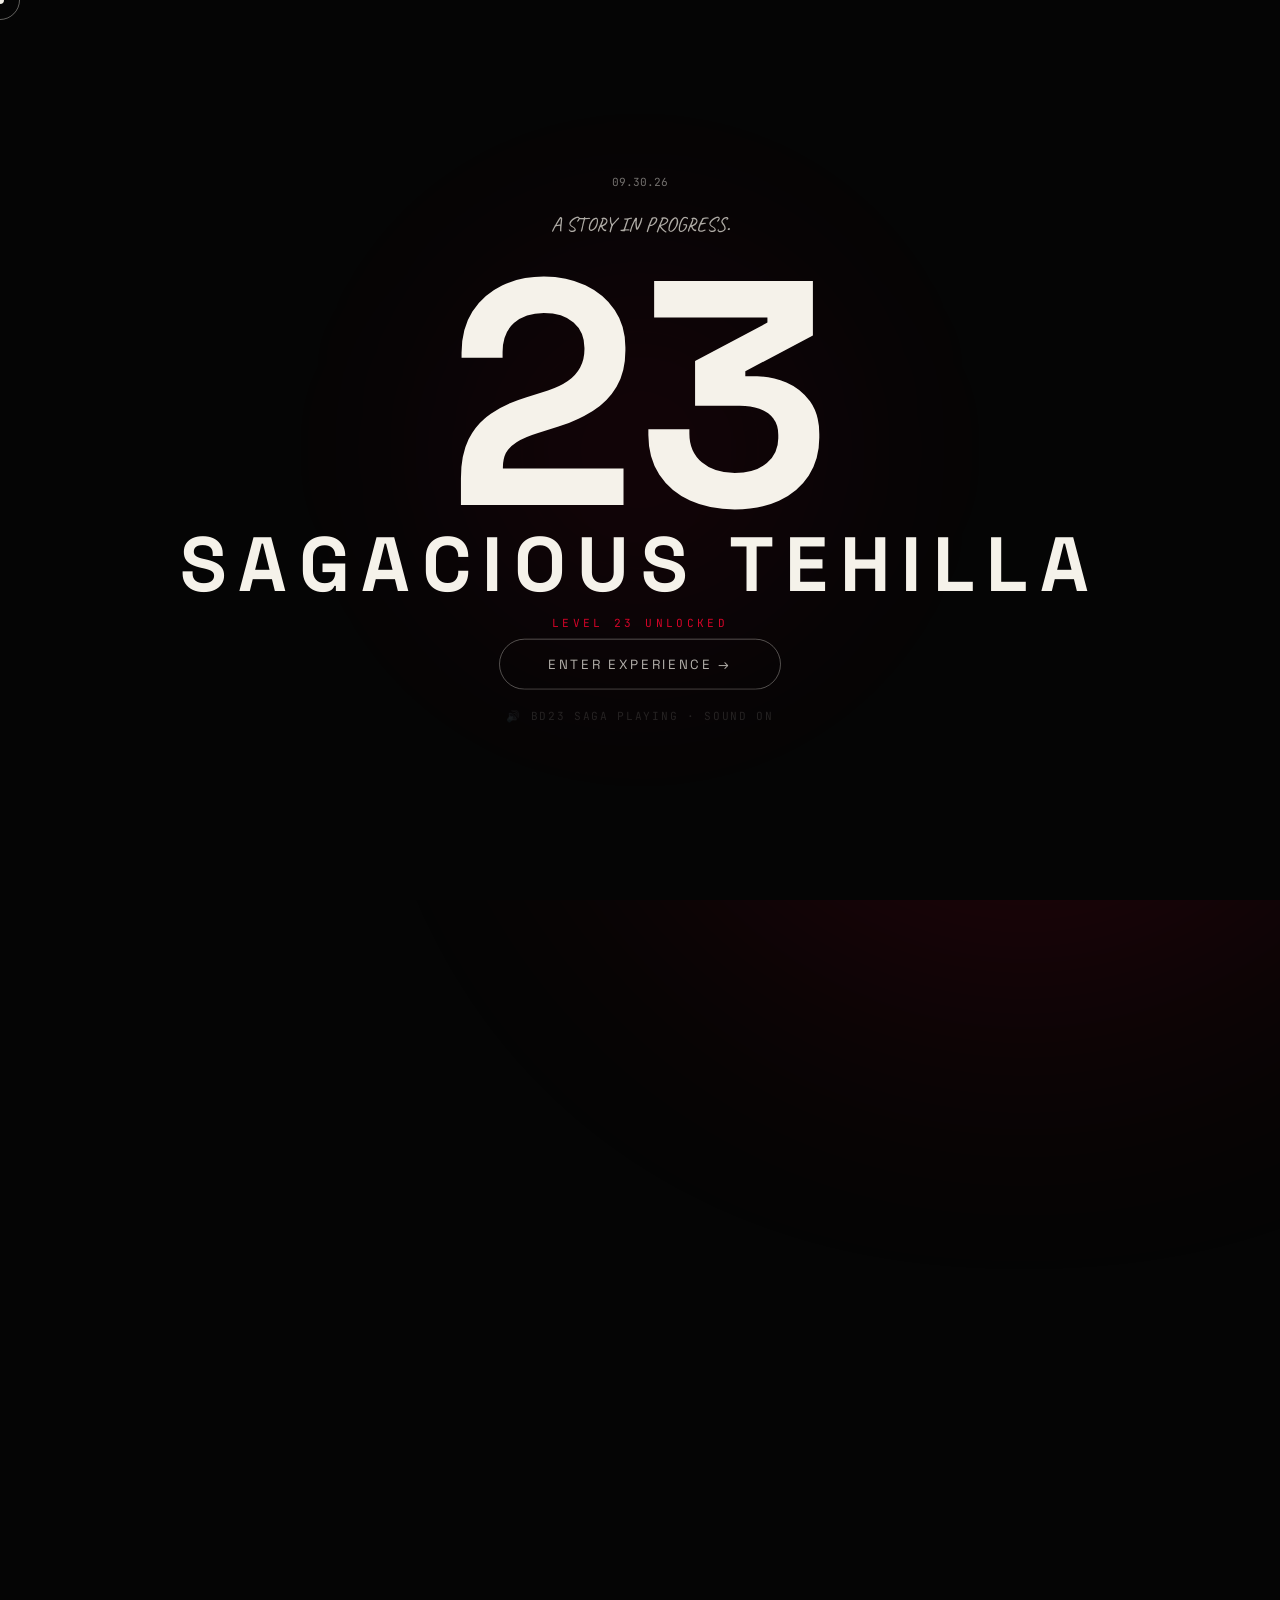
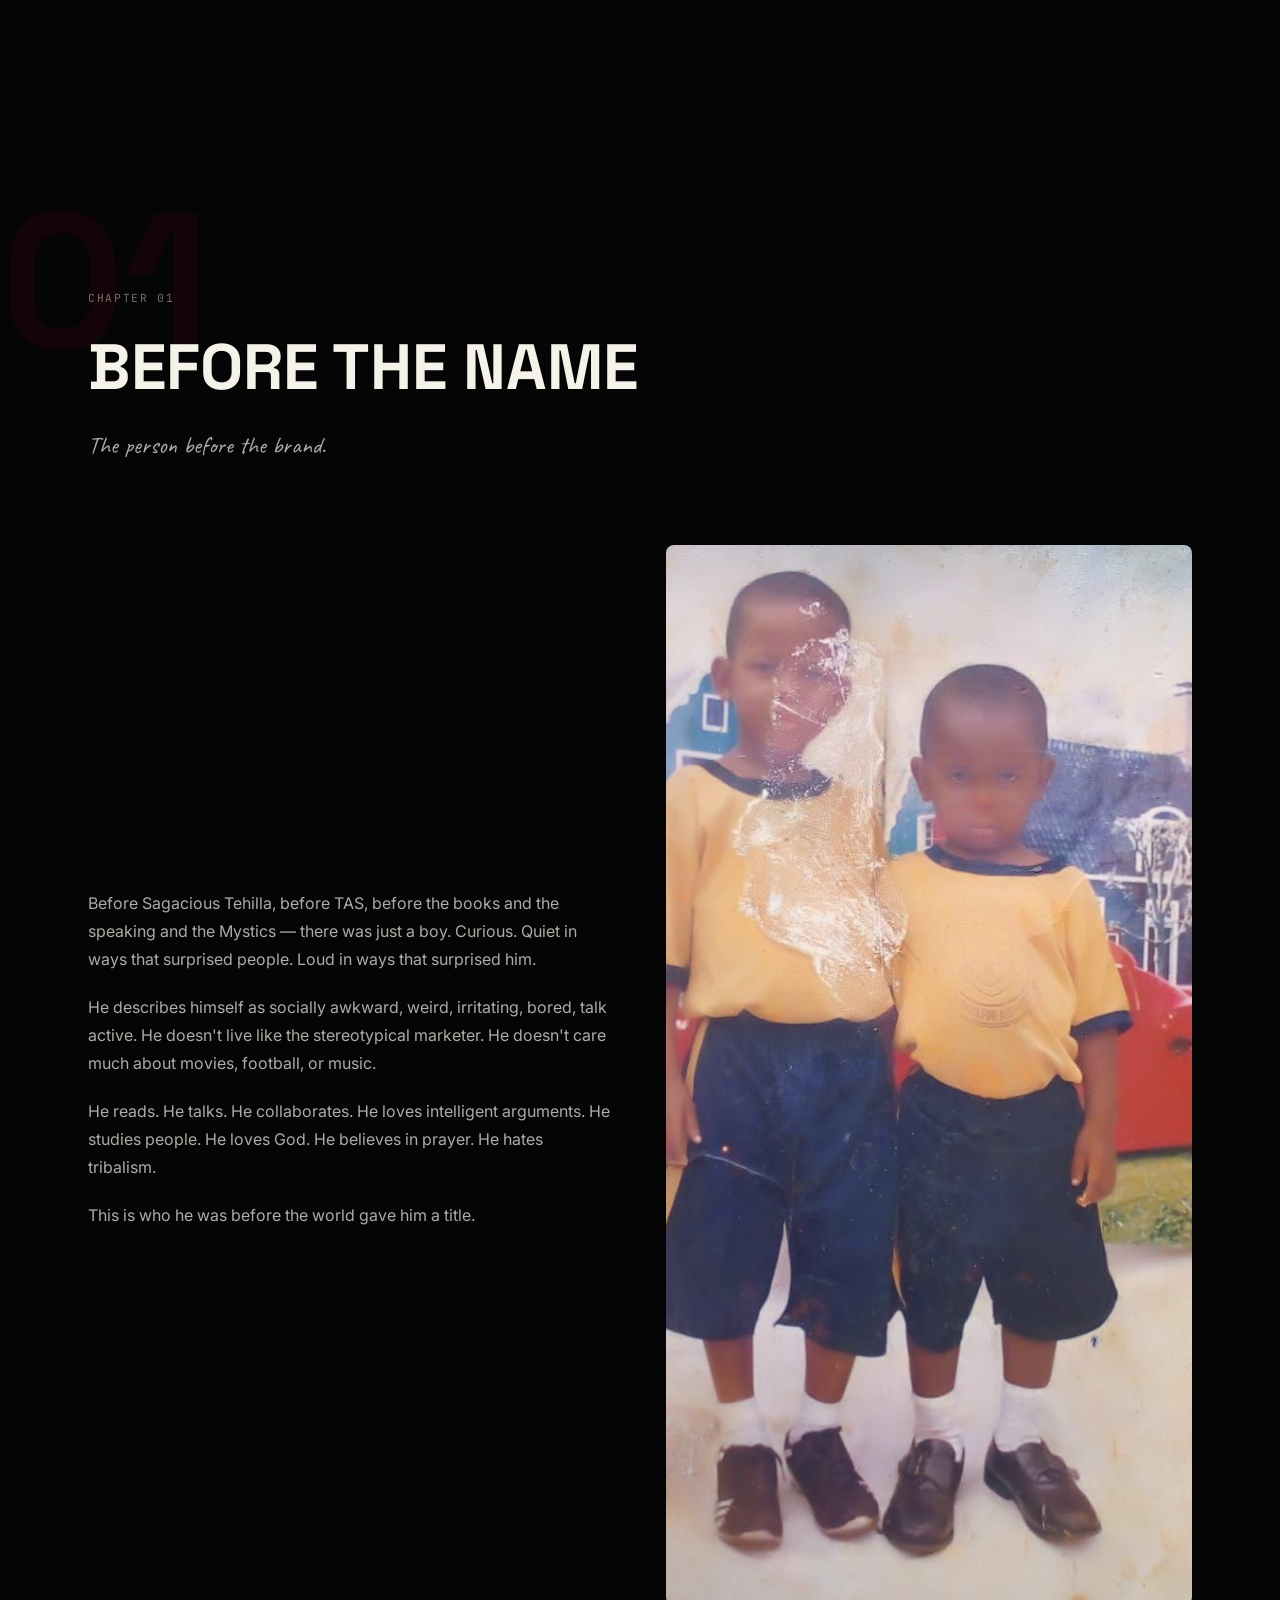
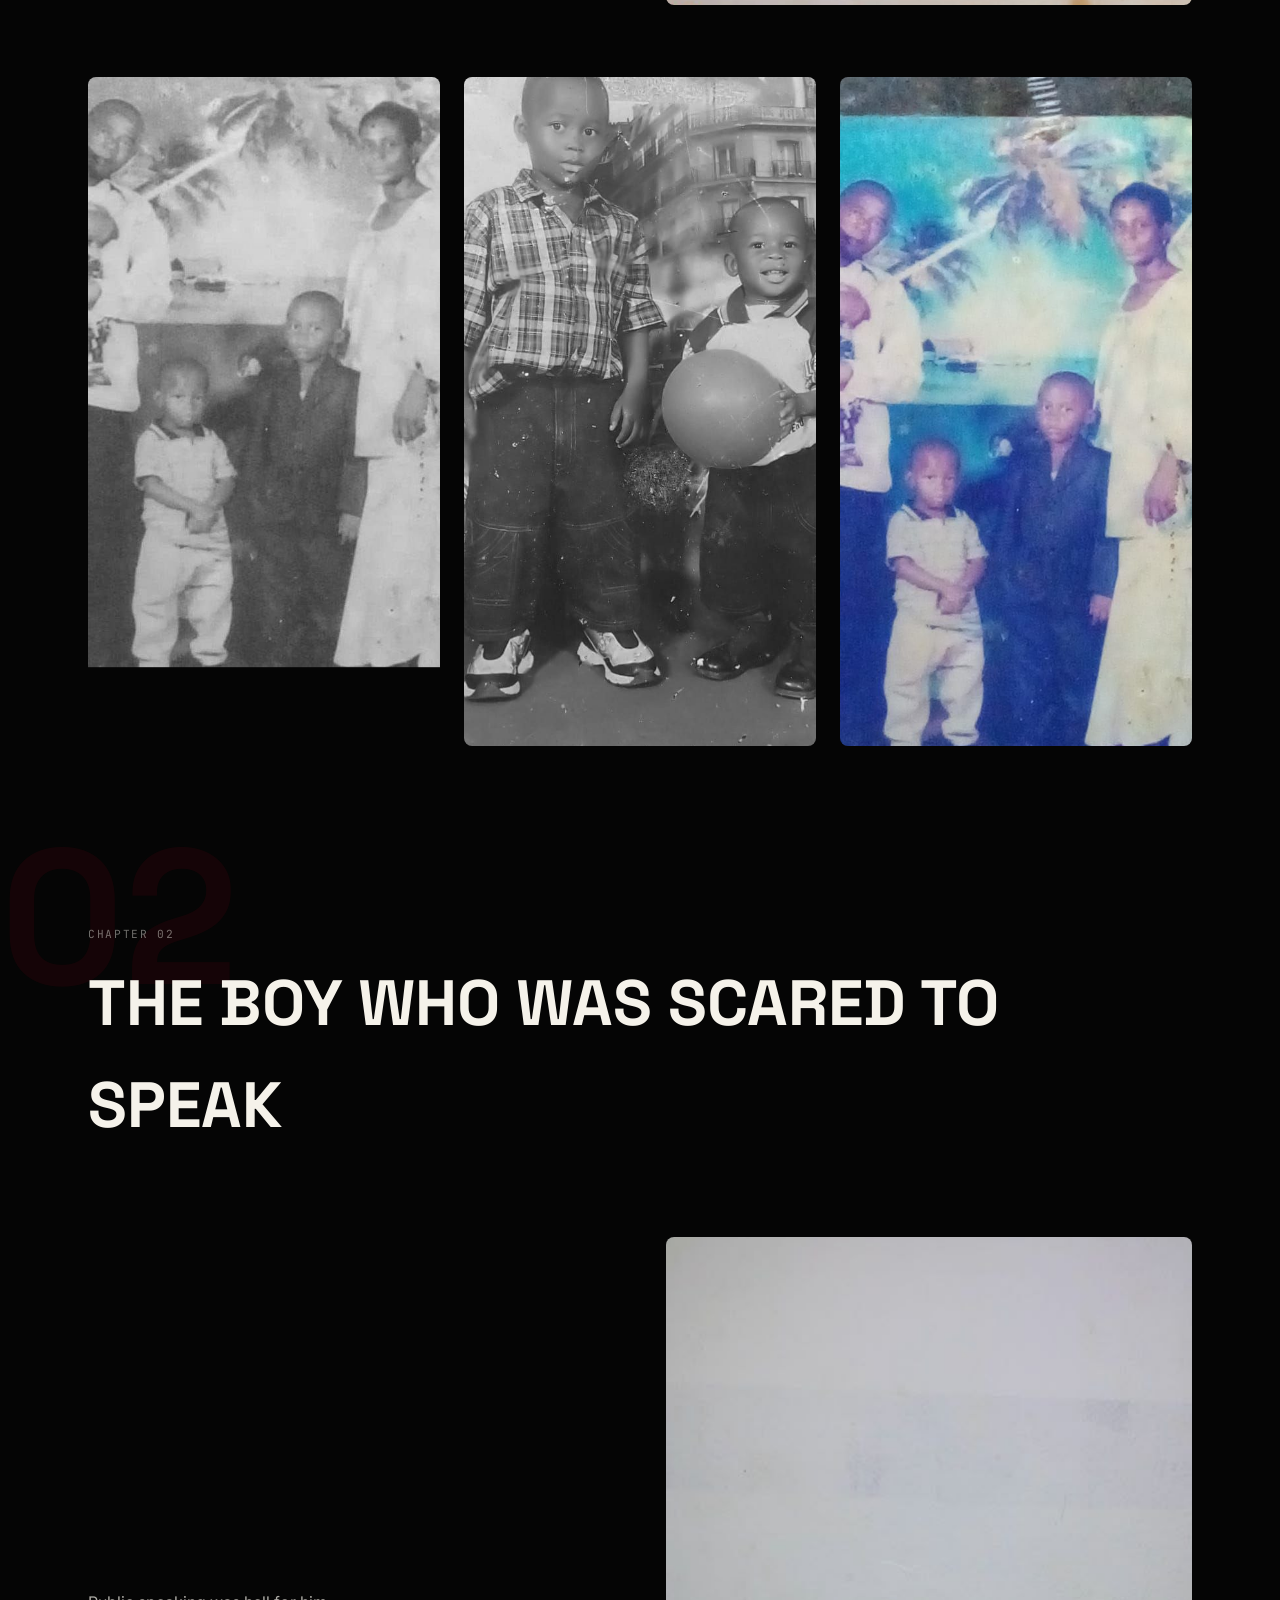
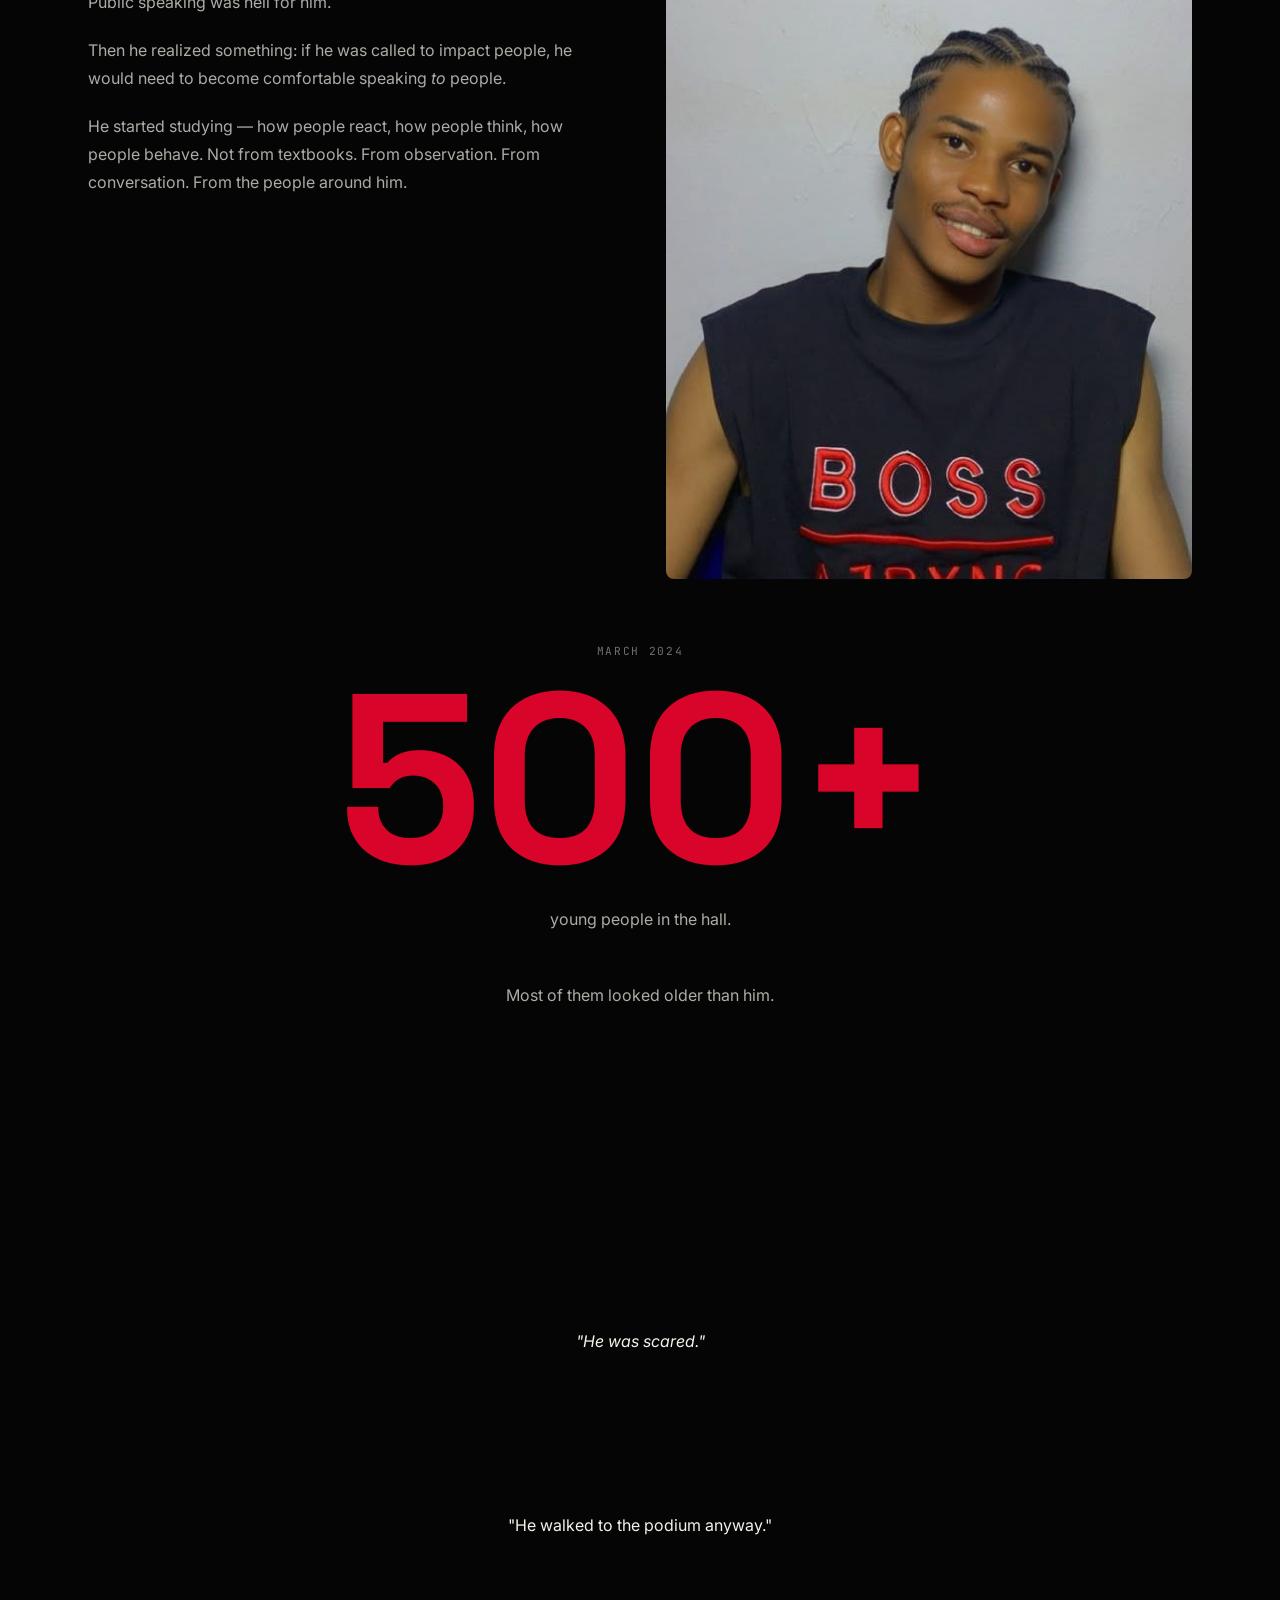
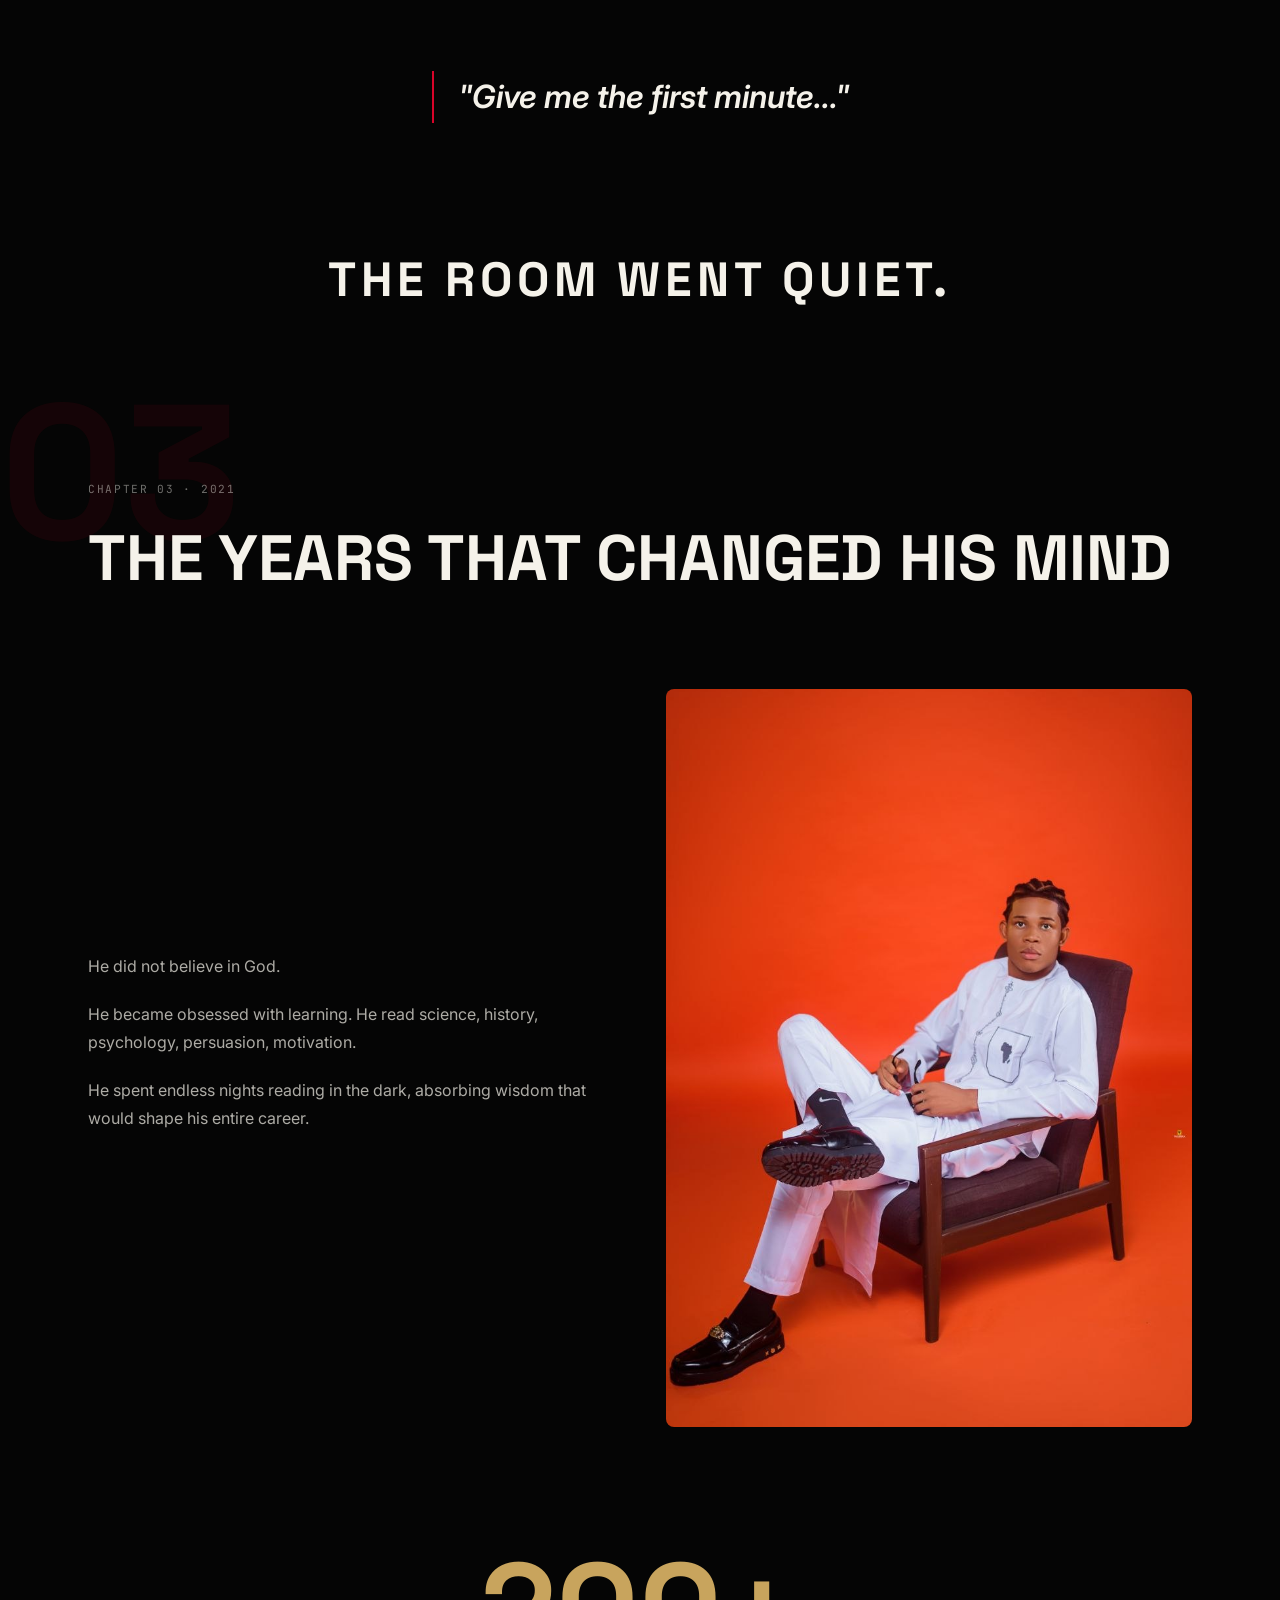
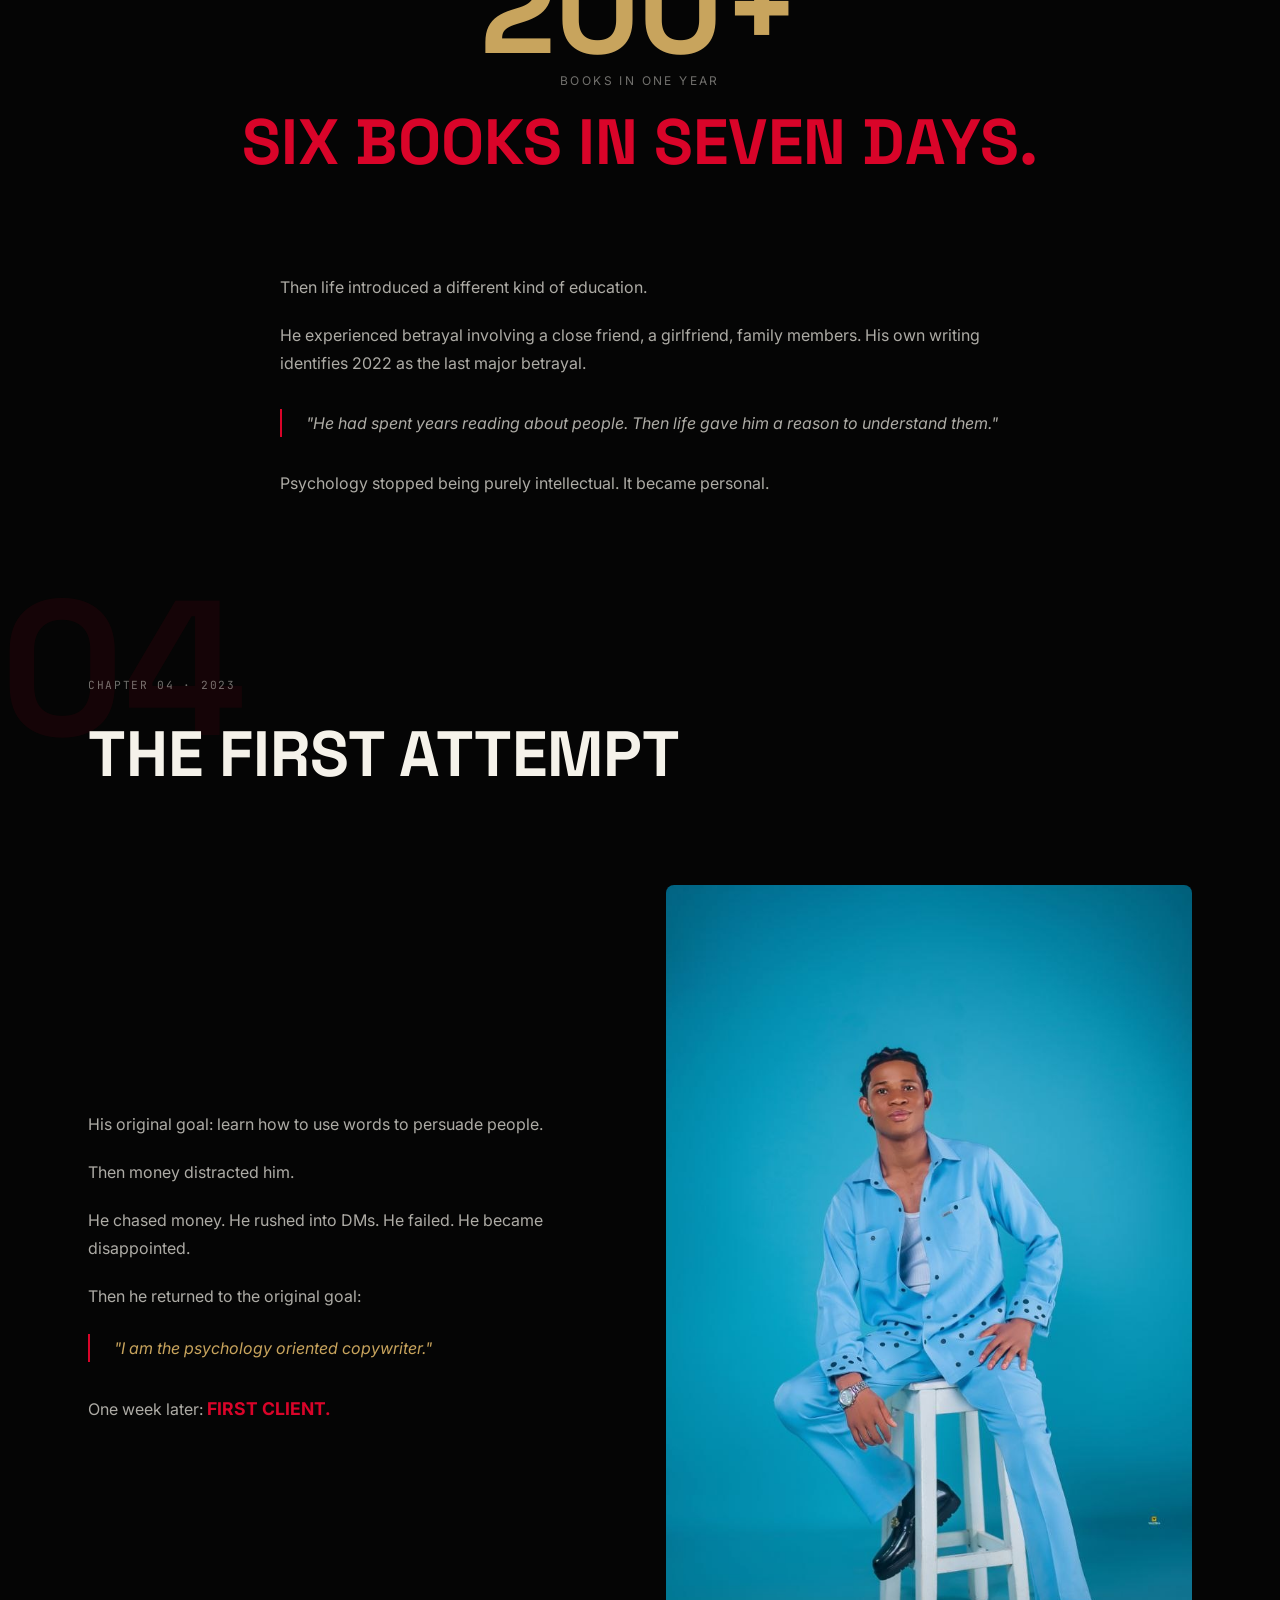
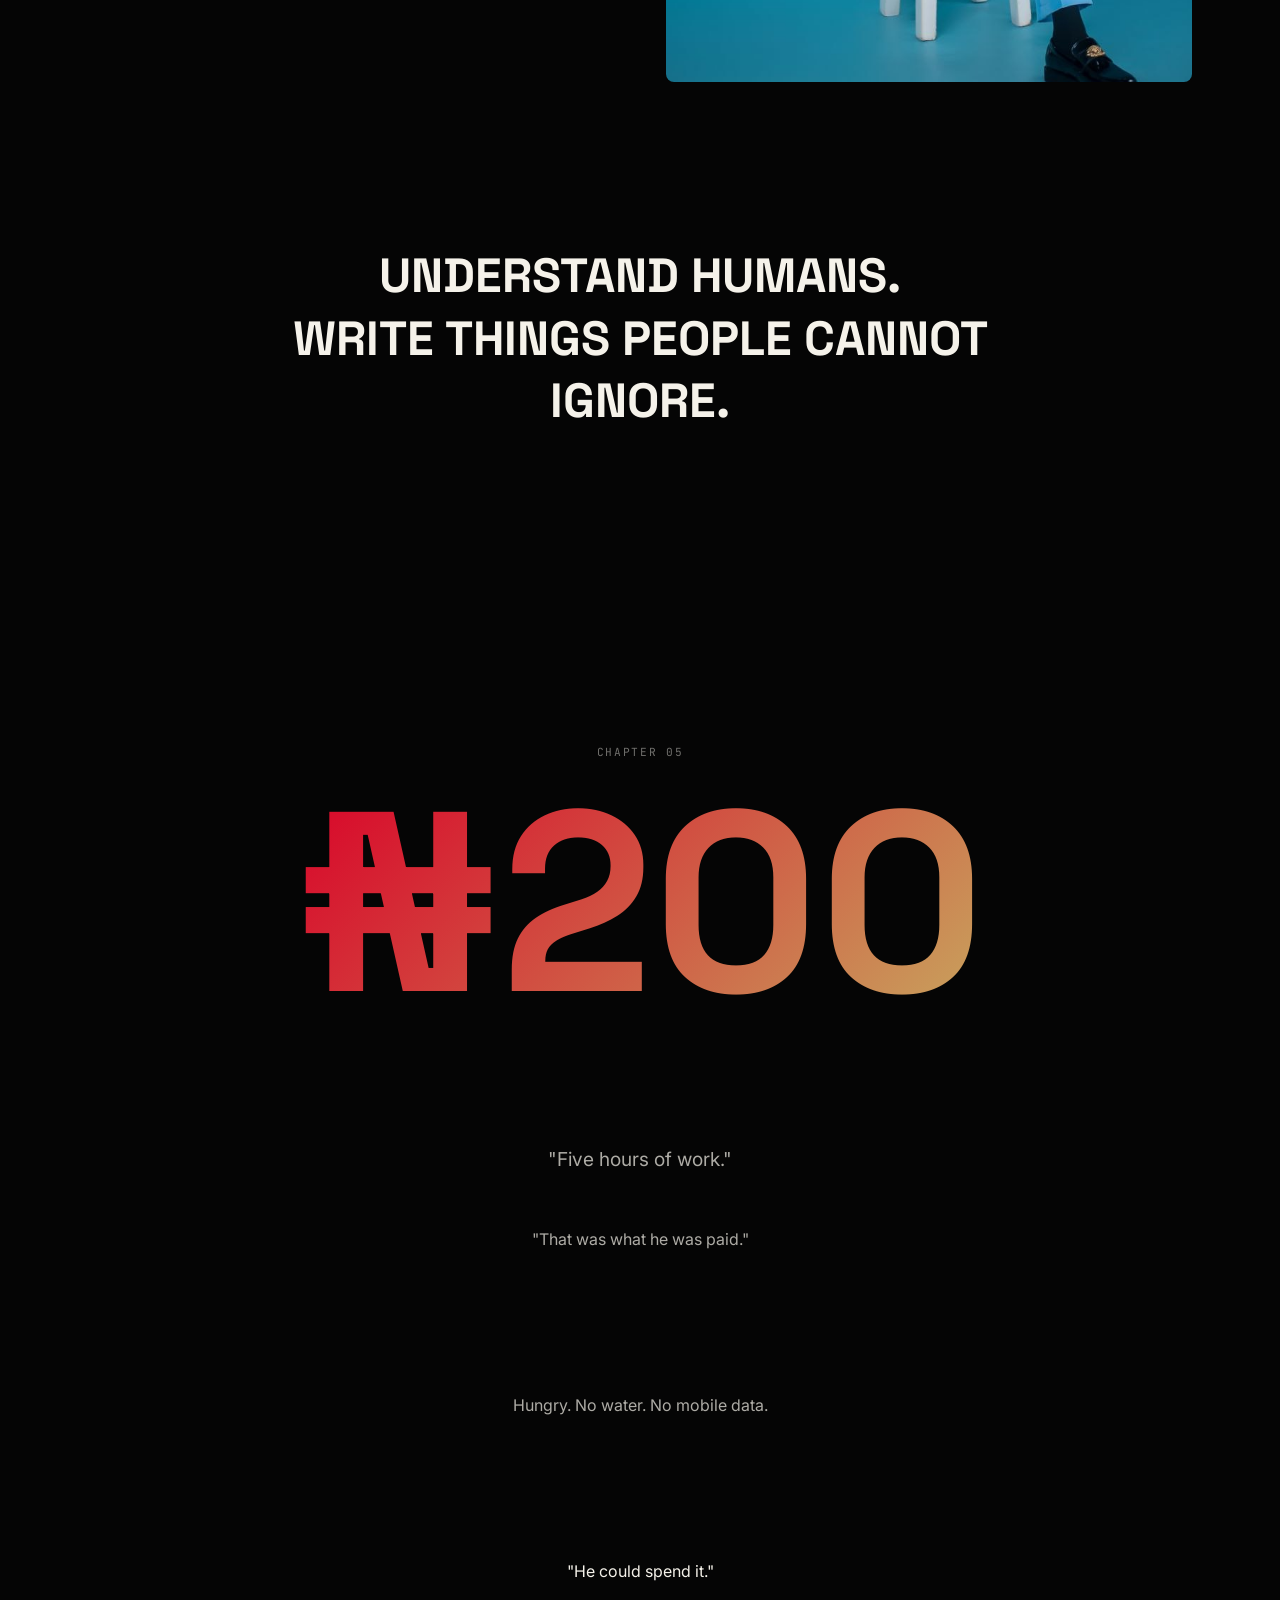
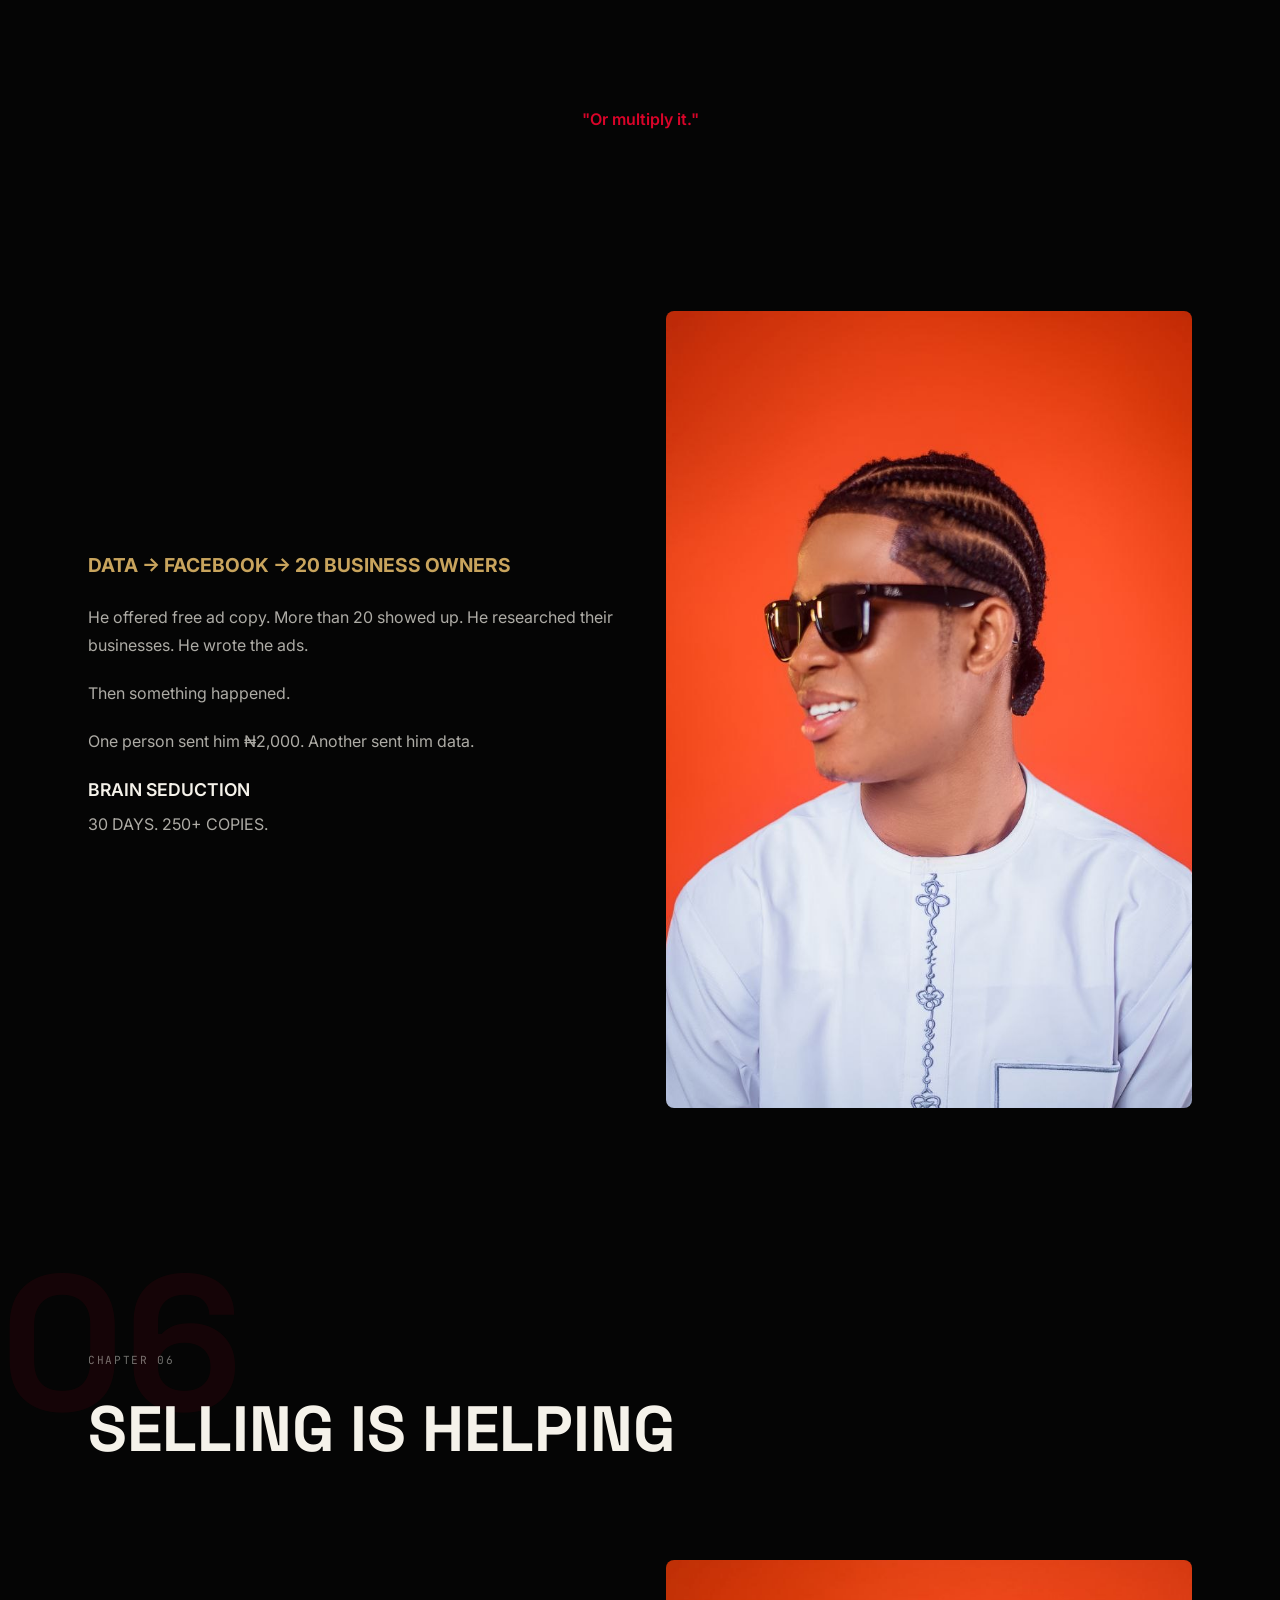
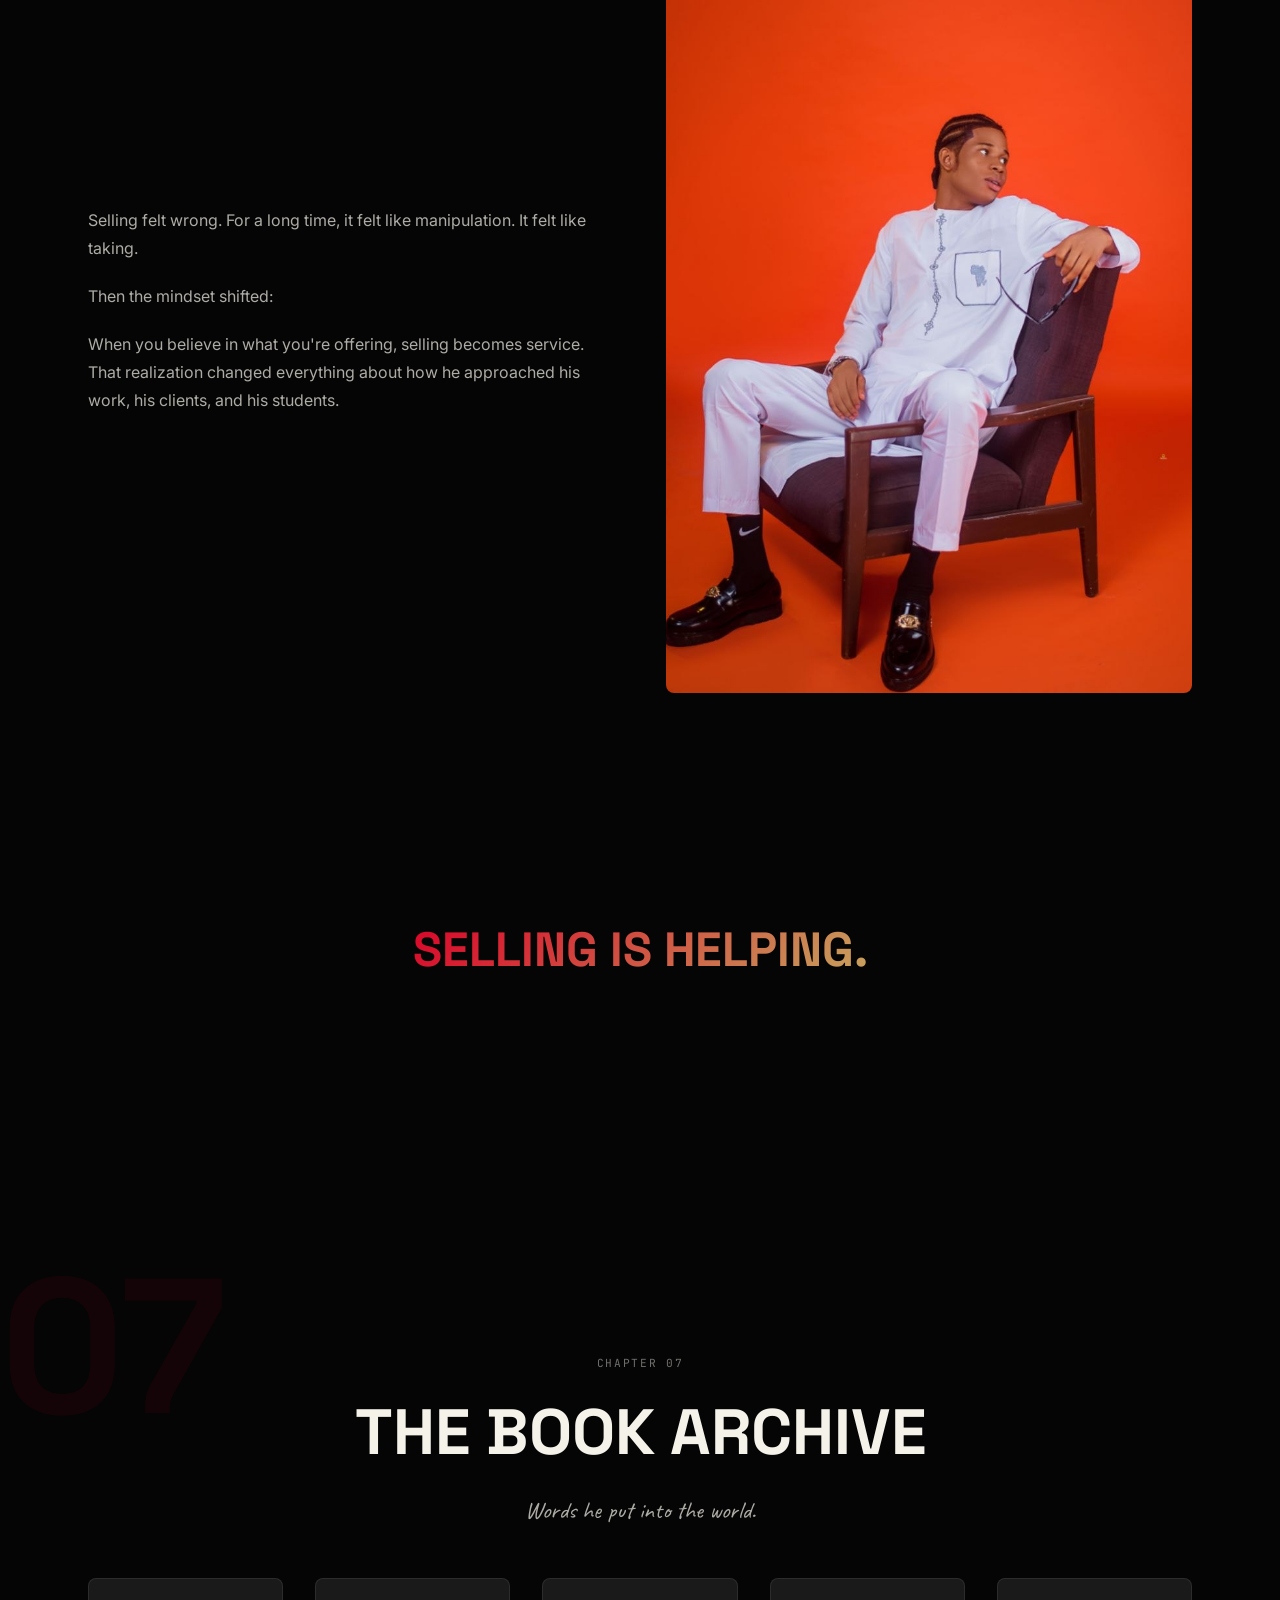
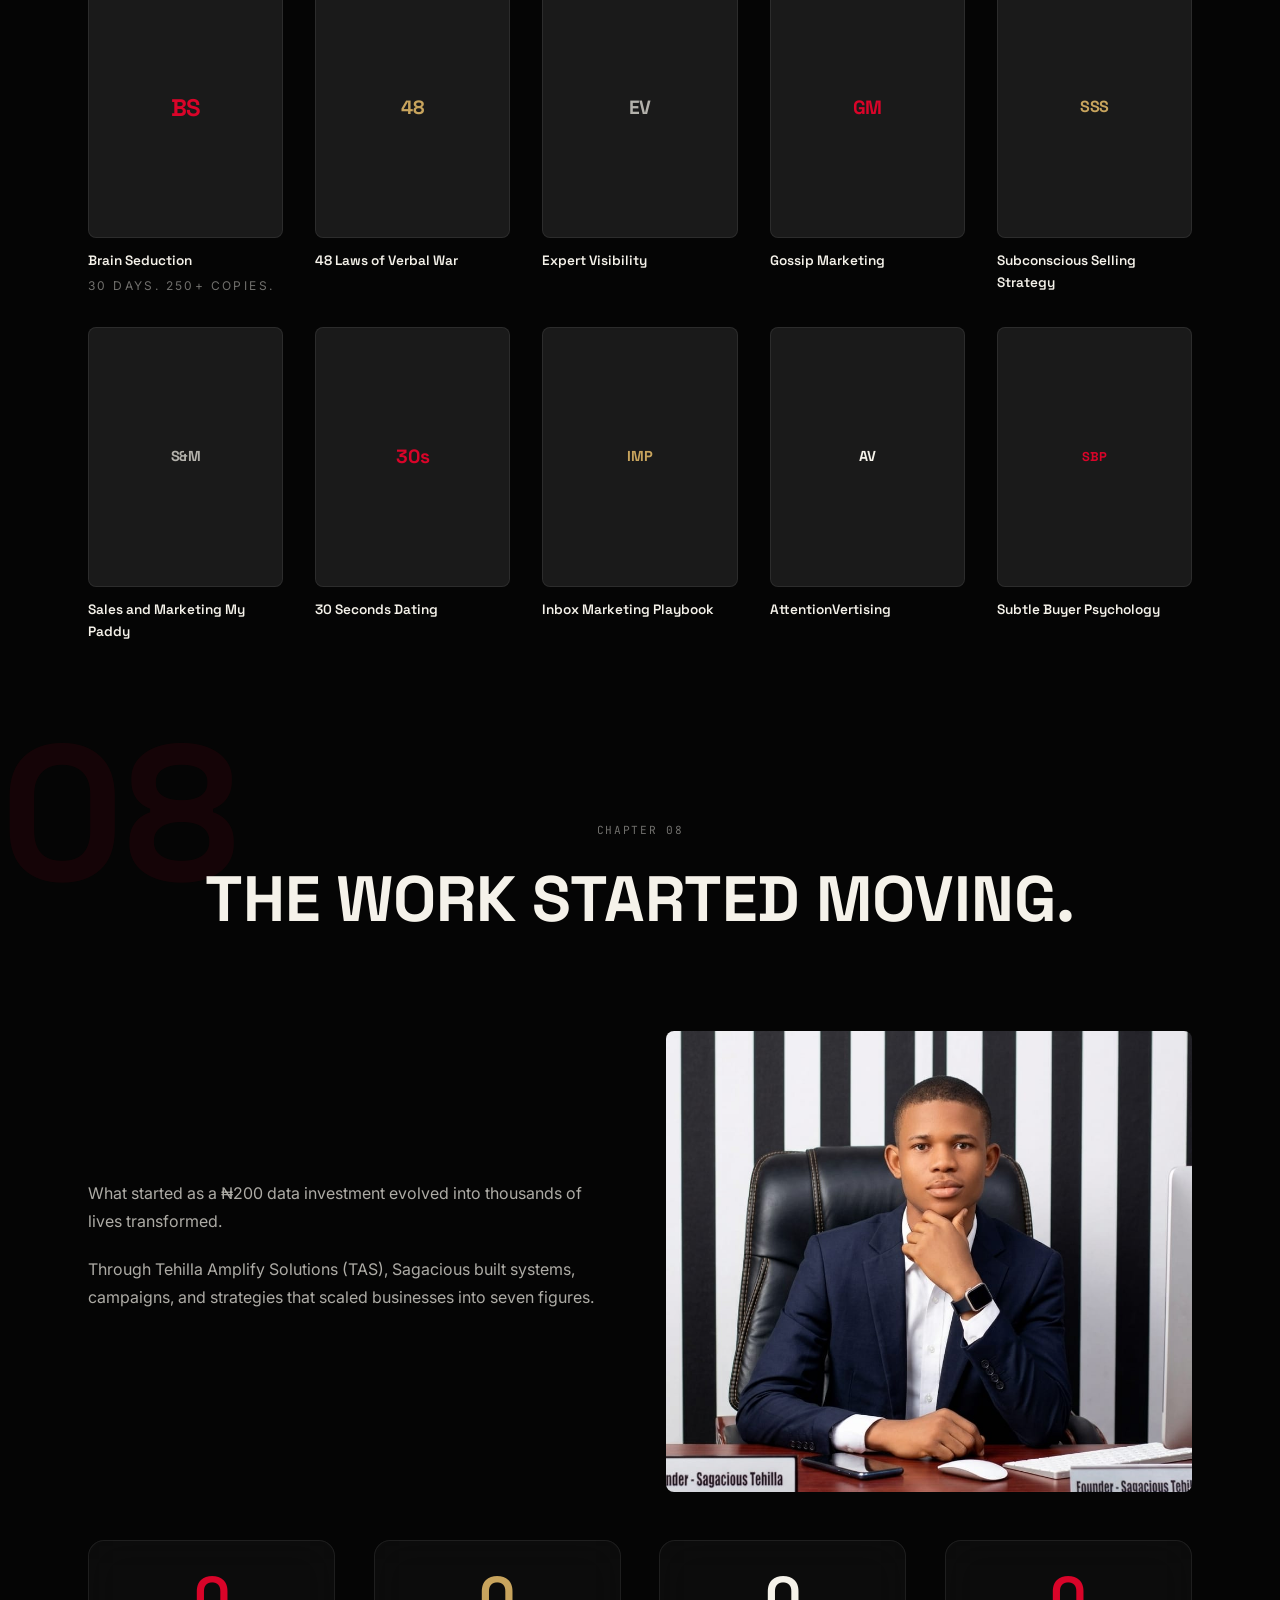
==== commit 2692d62c: "Add files via upload" ====
--- a/index.html
+++ b/index.html
@@ -16,14 +16,15 @@
   <meta property="og:title" content="Level 23 — Sagacious Tehilla">
   <meta property="og:description" content="The story, the work, the people, the journey. Level 23 is live.">
   <meta property="og:url" content="https://birthday.sagacioustehilla.com">
-  <meta property="og:image" content="assets/images/og-card.png">
+  <meta property="og:image" content="assets/images/gallery/sage-blue-portrait.jpg">
+  <meta property="og:image:secure_url" content="assets/images/gallery/sage-blue-portrait.jpg">
   <meta property="og:site_name" content="SAGACIOUS / 23">
 
   <!-- Twitter -->
   <meta name="twitter:card" content="summary_large_image">
   <meta name="twitter:title" content="Level 23 — Sagacious Tehilla">
   <meta name="twitter:description" content="The story, the work, the people, the journey. Level 23 is live.">
-  <meta name="twitter:image" content="assets/images/og-card.png">
+  <meta name="twitter:image" content="assets/images/gallery/sage-blue-portrait.jpg">
 
   <!-- Fonts -->
   <link rel="preconnect" href="https://fonts.googleapis.com">
--- a/css/responsive.css
+++ b/css/responsive.css
@@ -1,151 +1,367 @@
-/* Mobile-first responsive overrides */
-
+/* ==========================================================================
+   Sagacious Tehilla — Mobile & Tablet Responsive Overhaul
+   ========================================================================== */
+
+/* Mobile Navigation Bar */
 @media (max-width: 768px) {
-  /* Navigation */
+  /* Navigation Container */
   .nav {
-    width: 92%;
-    padding: 0.6rem 1.25rem;
-    top: 1rem;
-  }
-  
+    width: calc(100% - 1.5rem) !important;
+    max-width: 480px !important;
+    top: 0.75rem !important;
+    left: 50% !important;
+    transform: translateX(-50%) !important;
+    padding: 0.5rem 1rem !important;
+    justify-content: space-between !important;
+    align-items: center !important;
+    z-index: 800 !important;
+    background: rgba(10, 10, 10, 0.88) !important;
+    backdrop-filter: blur(20px) saturate(1.5) !important;
+    -webkit-backdrop-filter: blur(20px) saturate(1.5) !important;
+    border: 1px solid var(--glass-border) !important;
+    border-radius: var(--radius-full) !important;
+  }
+
+  .nav--hidden {
+    transform: translateX(-50%) translateY(-140%) !important;
+    opacity: 0 !important;
+  }
+
+  .nav__logo {
+    font-size: 0.8rem !important;
+    letter-spacing: 0.12em !important;
+  }
+
   .nav__links {
-    display: none;
-  }
-  
+    display: none !important;
+  }
+
   .nav__toggle {
-    display: flex;
-  }
-
-  /* Hero */
+    display: flex !important;
+    width: 40px !important;
+    height: 40px !important;
+    min-width: 40px !important;
+    border-radius: 50% !important;
+    border: 1px solid rgba(255, 255, 255, 0.15) !important;
+    background: rgba(255, 255, 255, 0.08) !important;
+    color: var(--cream) !important;
+    align-items: center !important;
+    justify-content: center !important;
+    cursor: pointer !important;
+    z-index: 810 !important;
+    touch-action: manipulation !important;
+    -webkit-tap-highlight-color: transparent !important;
+  }
+
+  /* Fullscreen Mobile Menu Overlay */
+  .mobile-menu {
+    position: fixed !important;
+    inset: 0 !important;
+    z-index: 9999 !important;
+    background: rgba(5, 5, 5, 0.98) !important;
+    backdrop-filter: blur(30px) saturate(1.5) !important;
+    -webkit-backdrop-filter: blur(30px) saturate(1.5) !important;
+    display: flex !important;
+    flex-direction: column !important;
+    justify-content: center !important;
+    align-items: center !important;
+    gap: 1.5rem !important;
+    padding: 2rem 1.5rem !important;
+    opacity: 0 !important;
+    pointer-events: none !important;
+    transition: opacity 0.4s ease, transform 0.4s ease !important;
+    transform: scale(0.96) !important;
+  }
+
+  .mobile-menu--open,
+  .mobile-menu--active {
+    opacity: 1 !important;
+    pointer-events: auto !important;
+    transform: scale(1) !important;
+  }
+
+  .mobile-menu__link {
+    font-family: var(--font-display) !important;
+    font-size: clamp(1.3rem, 5vw, 2.2rem) !important;
+    font-weight: 700 !important;
+    color: var(--cream-dim) !important;
+    text-decoration: none !important;
+    letter-spacing: 0.1em !important;
+    transition: color 0.3s, transform 0.3s !important;
+    padding: 0.4rem 1rem !important;
+    text-align: center !important;
+  }
+
+  .mobile-menu__link:hover,
+  .mobile-menu__link:active {
+    color: var(--red) !important;
+  }
+
+  .mobile-menu__close {
+    position: absolute !important;
+    top: 1.25rem !important;
+    right: 1.25rem !important;
+    width: 44px !important;
+    height: 44px !important;
+    border-radius: 50% !important;
+    border: 1px solid var(--glass-border) !important;
+    background: rgba(255, 255, 255, 0.08) !important;
+    color: var(--cream) !important;
+    font-size: 1.3rem !important;
+    display: flex !important;
+    align-items: center !important;
+    justify-content: center !important;
+    cursor: pointer !important;
+    z-index: 10000 !important;
+    touch-action: manipulation !important;
+  }
+
+  /* Preloader Mobile */
+  .loader {
+    padding: 1.5rem !important;
+  }
+
+  .loader__text {
+    font-size: 0.8rem !important;
+    letter-spacing: 0.25em !important;
+  }
+
+  .loader__bar {
+    width: min(180px, 75vw) !important;
+  }
+
+  /* Cinematic Opening Screen Mobile */
+  .opening {
+    padding: 2rem 1.25rem !important;
+    box-sizing: border-box !important;
+  }
+
+  .opening__date {
+    font-size: 0.75rem !important;
+    letter-spacing: 0.2em !important;
+  }
+
+  .opening__subtitle {
+    font-size: clamp(1rem, 4vw, 1.4rem) !important;
+    margin: 0.75rem 0 !important;
+  }
+
+  .opening__number {
+    font-size: clamp(5.5rem, 24vw, 10rem) !important;
+    line-height: 0.9 !important;
+  }
+
+  .opening__name {
+    font-size: clamp(1.6rem, 6vw, 3.2rem) !important;
+    letter-spacing: 0.12em !important;
+    line-height: 1.1 !important;
+    max-width: 90vw !important;
+    word-wrap: break-word !important;
+  }
+
+  .opening__level {
+    font-size: 0.7rem !important;
+    letter-spacing: 0.2em !important;
+    margin-top: 0.75rem !important;
+  }
+
+  .opening__cta {
+    padding: 0.85rem 2rem !important;
+    font-size: 0.8rem !important;
+    letter-spacing: 0.15em !important;
+    max-width: 88vw !important;
+    white-space: nowrap !important;
+    margin-top: 1.5rem !important;
+  }
+
+  .opening__glow {
+    width: min(350px, 85vw) !important;
+    height: min(350px, 85vw) !important;
+  }
+
+  /* Hero Section Mobile */
+  .hero {
+    padding-top: clamp(5.5rem, 14vh, 8rem) !important;
+    padding-bottom: 2.5rem !important;
+    min-height: auto !important;
+  }
+
   .hero__content {
     grid-template-columns: 1fr !important;
-    text-align: center;
-    gap: 2rem;
+    text-align: center !important;
+    gap: 1.75rem !important;
   }
 
   .hero__text {
-    display: flex;
-    flex-direction: column;
-    align-items: center;
+    display: flex !important;
+    flex-direction: column !important;
+    align-items: center !important;
+  }
+
+  .hero__label {
+    font-size: 0.7rem !important;
+    letter-spacing: 0.15em !important;
+    margin-bottom: 0.5rem !important;
+  }
+
+  .hero__title {
+    font-size: clamp(2rem, 8.5vw, 3.8rem) !important;
+    line-height: 1.05 !important;
+    letter-spacing: -0.01em !important;
+  }
+
+  .hero__tagline {
+    font-size: clamp(1.05rem, 4vw, 1.35rem) !important;
+    line-height: 1.4 !important;
+    margin-top: 0.75rem !important;
+  }
+
+  .hero__meta {
+    font-size: 0.7rem !important;
+    letter-spacing: 0.08em !important;
+    margin-top: 0.75rem !important;
+  }
+
+  .hero__cta {
+    margin-top: 1.5rem !important;
+    padding: 0.85rem 1.75rem !important;
+    font-size: 0.8rem !important;
+    width: 100% !important;
+    max-width: 260px !important;
+    display: inline-flex !important;
+    justify-content: center !important;
   }
 
   .hero__portrait {
-    max-height: 45vh;
-    margin-top: 1.5rem;
-    width: 100%;
+    max-height: 42vh !important;
+    margin-top: 1rem !important;
+    width: 100% !important;
+    max-width: 320px !important;
+    margin-left: auto !important;
+    margin-right: auto !important;
   }
 
   .hero__portrait img {
-    max-height: 45vh;
-    object-fit: cover;
-    border-radius: var(--radius-lg);
+    max-height: 42vh !important;
+    object-fit: cover !important;
+    border-radius: var(--radius-lg) !important;
+    width: 100% !important;
   }
 
   .hero__age {
-    font-size: 3.5rem;
-    bottom: -1rem;
-    right: 50%;
-    transform: translateX(50%);
+    font-size: 2.8rem !important;
+    bottom: -0.5rem !important;
+    right: 50% !important;
+    transform: translateX(50%) !important;
   }
 
   .chapter-progress {
-    display: none;
-  }
-
-  /* Chapter Grids */
+    display: none !important;
+  }
+
+  /* Chapter Grids Mobile */
   .chapter-grid {
     grid-template-columns: 1fr !important;
-    gap: 2rem !important;
+    gap: 1.75rem !important;
   }
 
   .chapter__content {
-    text-align: left;
+    text-align: left !important;
   }
 
   .chapter__images {
-    width: 100%;
+    width: 100% !important;
   }
 
   .chapter__image img {
-    width: 100%;
-    max-height: 350px;
-    object-fit: cover;
-    border-radius: var(--radius-md);
+    width: 100% !important;
+    max-height: 320px !important;
+    object-fit: cover !important;
+    border-radius: var(--radius-md) !important;
   }
 
   /* Grids */
   .personality-grid {
     grid-template-columns: 1fr !important;
-    gap: 1rem;
+    gap: 0.85rem !important;
   }
 
   .books__grid {
     grid-template-columns: repeat(2, 1fr) !important;
-    gap: 1rem;
+    gap: 0.85rem !important;
   }
 
   .gifts__grid {
     grid-template-columns: 1fr !important;
-    gap: 1.25rem;
+    gap: 1.25rem !important;
   }
 
   .message-wall {
-    columns: 1;
+    columns: 1 !important;
   }
 
   .gallery__strip {
-    gap: 1rem;
-    padding: 1rem 0;
+    gap: 0.85rem !important;
+    padding: 0.75rem 0 !important;
   }
 
   .gallery__item {
-    min-width: 220px;
-    height: 300px;
-  }
-
-  /* Audio Control */
+    min-width: 200px !important;
+    height: 270px !important;
+  }
+
+  /* Audio Widget Mobile */
   .audio-control {
-    bottom: 1rem;
-    right: 1rem;
-    padding: 0.5rem 1rem;
-    font-size: 0.7rem;
-  }
-
-  /* Modals */
+    bottom: 1rem !important;
+    right: 1rem !important;
+    padding: 0.5rem 0.85rem !important;
+    font-size: 0.65rem !important;
+    z-index: 750 !important;
+  }
+
+  /* Modals Mobile */
   .modal__content {
-    width: 92%;
-    max-height: 85vh;
-    padding: 1.5rem;
-    overflow-y: auto;
+    width: 94% !important;
+    max-height: 85vh !important;
+    padding: 1.25rem !important;
+    overflow-y: auto !important;
   }
 
   .scroll-progress {
-    top: 0;
-    left: 0;
-    width: 100%;
-    height: 3px;
-    right: auto;
+    top: 0 !important;
+    left: 0 !important;
+    width: 100% !important;
+    height: 3px !important;
+    right: auto !important;
   }
 
   .scroll-progress__fill {
-    transition: width 0.1s;
-    height: 100%;
+    transition: width 0.1s !important;
+    height: 100% !important;
   }
 
   .finale__number {
-    font-size: clamp(5rem, 22vw, 9rem);
-  }
-
-  .section {
-    padding: clamp(3.5rem, 8vh, 5.5rem) 0;
-  }
-  
-  .chapter {
-    padding: clamp(3.5rem, 8vh, 5.5rem) 0;
+    font-size: clamp(4.5rem, 20vw, 8rem) !important;
+  }
+
+  .section, .chapter {
+    padding: clamp(3rem, 7vh, 5rem) 0 !important;
   }
 
   .cursor {
-    display: none;
+    display: none !important;
+  }
+}
+
+@media (max-width: 480px) {
+  .books__grid {
+    grid-template-columns: 1fr !important;
+  }
+  .opening__number {
+    font-size: 4.8rem !important;
+  }
+  .opening__name {
+    font-size: 1.5rem !important;
   }
 }
 
@@ -167,16 +383,3 @@
     grid-template-columns: repeat(2, 1fr);
   }
 }
-
-@media (min-width: 1440px) {
-  :root {
-    --space-xs: clamp(0.75rem, 1.2vw, 1rem);
-    --space-sm: clamp(1rem, 1.8vw, 1.5rem);
-    --space-md: clamp(1.5rem, 2.5vw, 2rem);
-    --space-lg: clamp(2.25rem, 3.5vw, 3rem);
-    --space-xl: clamp(3.5rem, 5vw, 4.5rem);
-    --space-2xl: clamp(5rem, 7vw, 6.5rem);
-    --space-3xl: clamp(7.5rem, 10vw, 9.5rem);
-    --space-4xl: clamp(10rem, 14vw, 12rem);
-  }
-}
